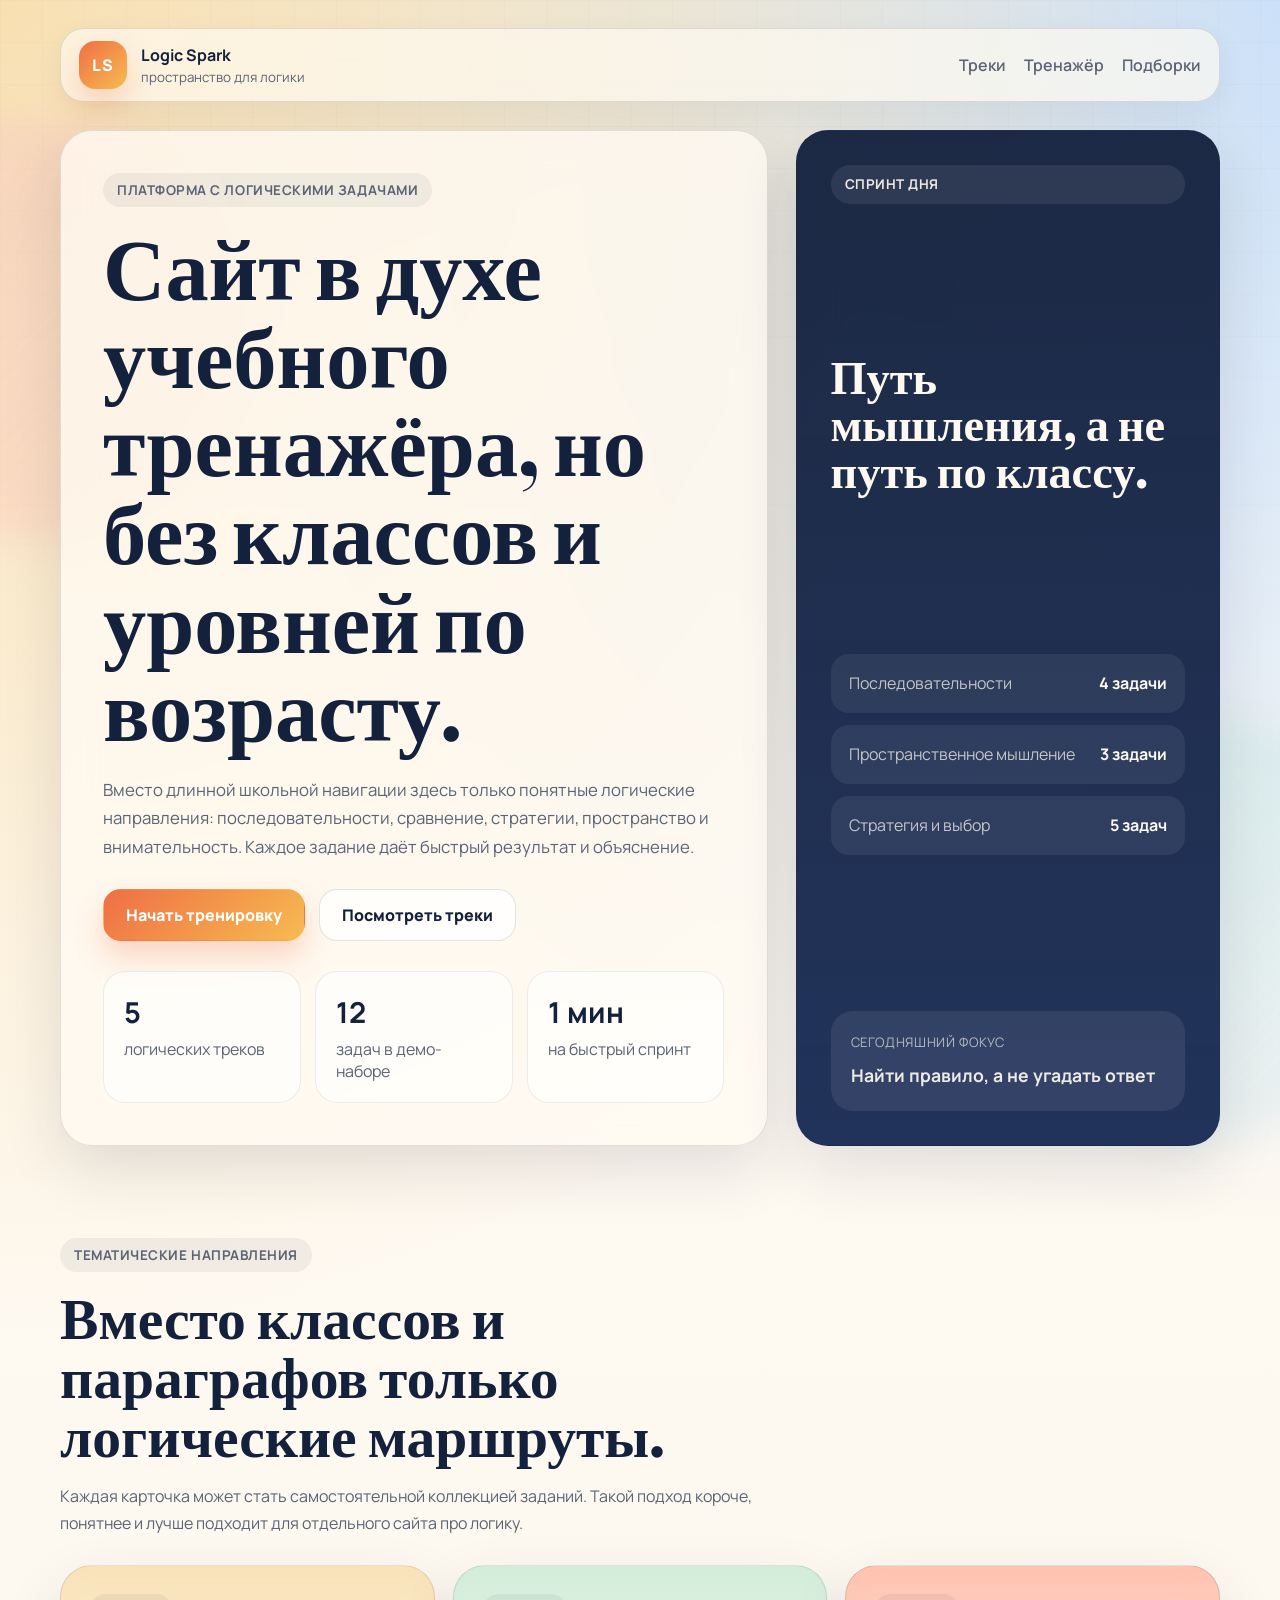
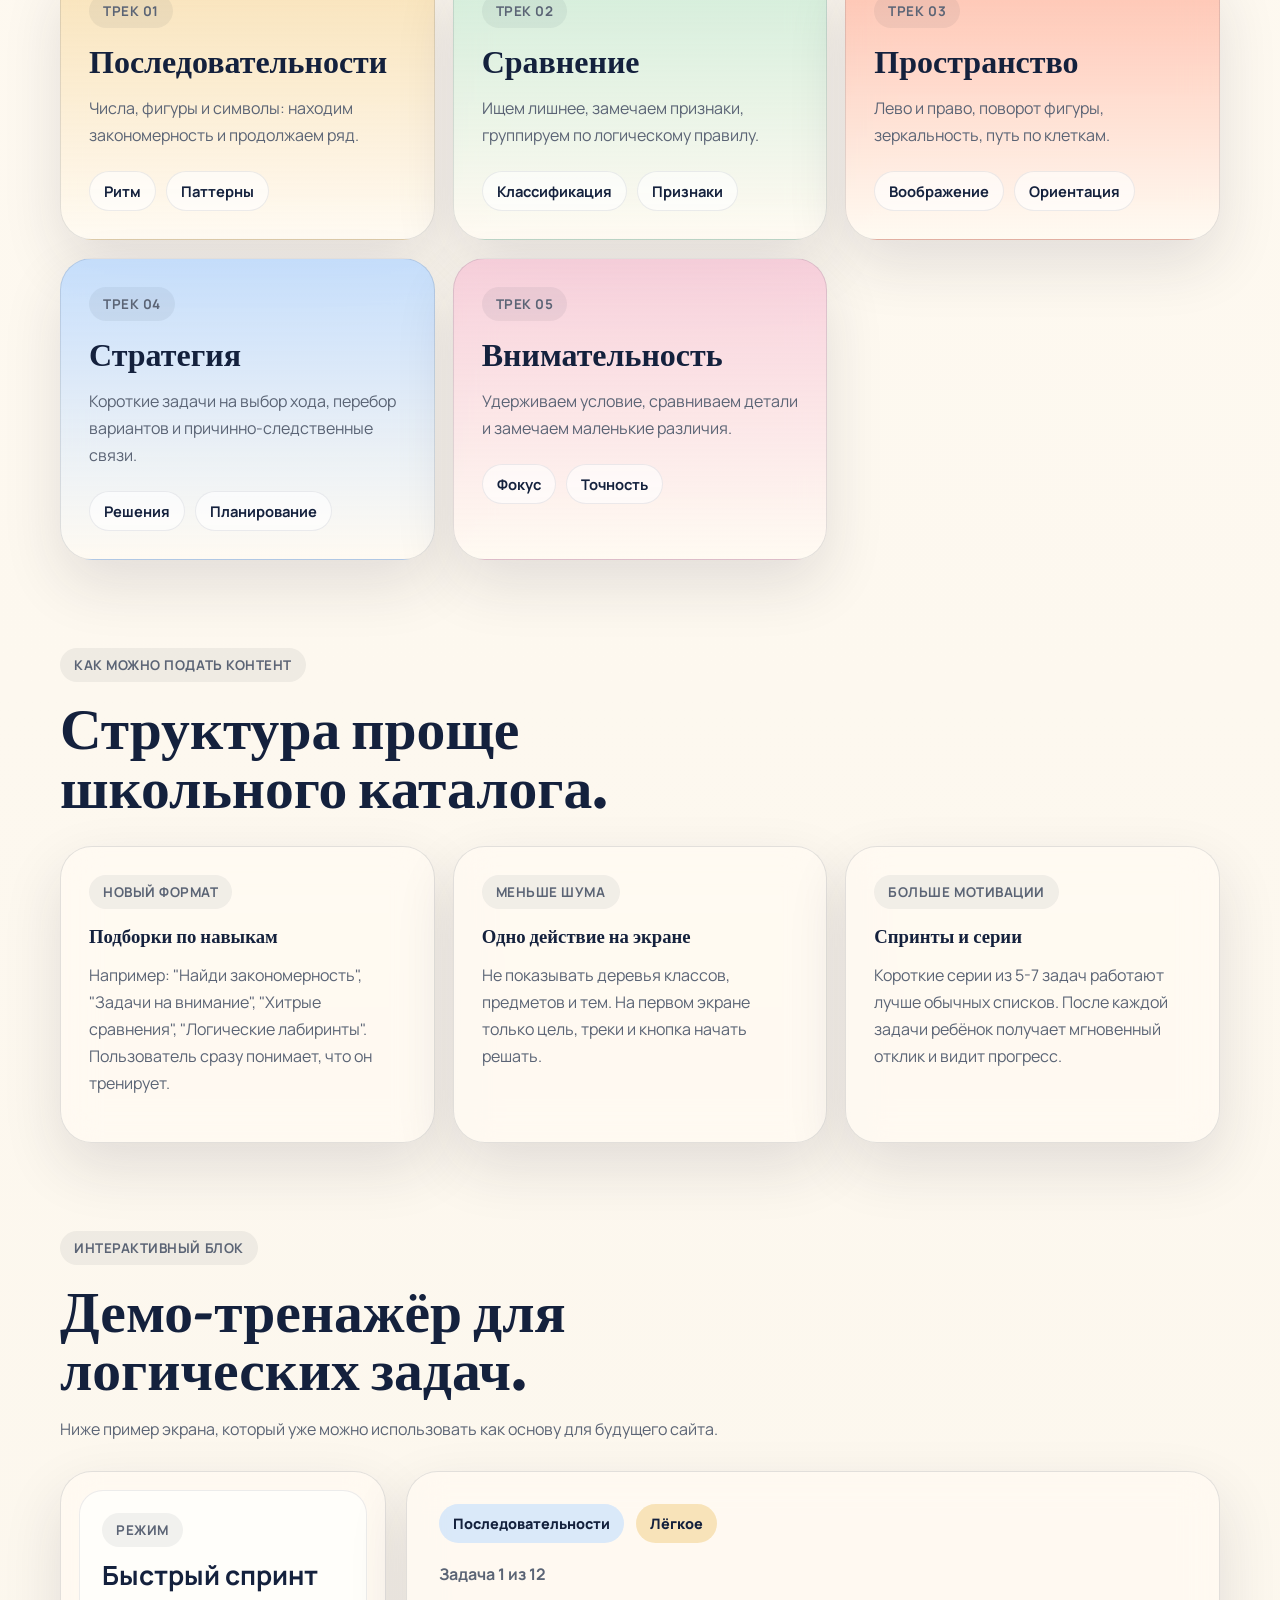
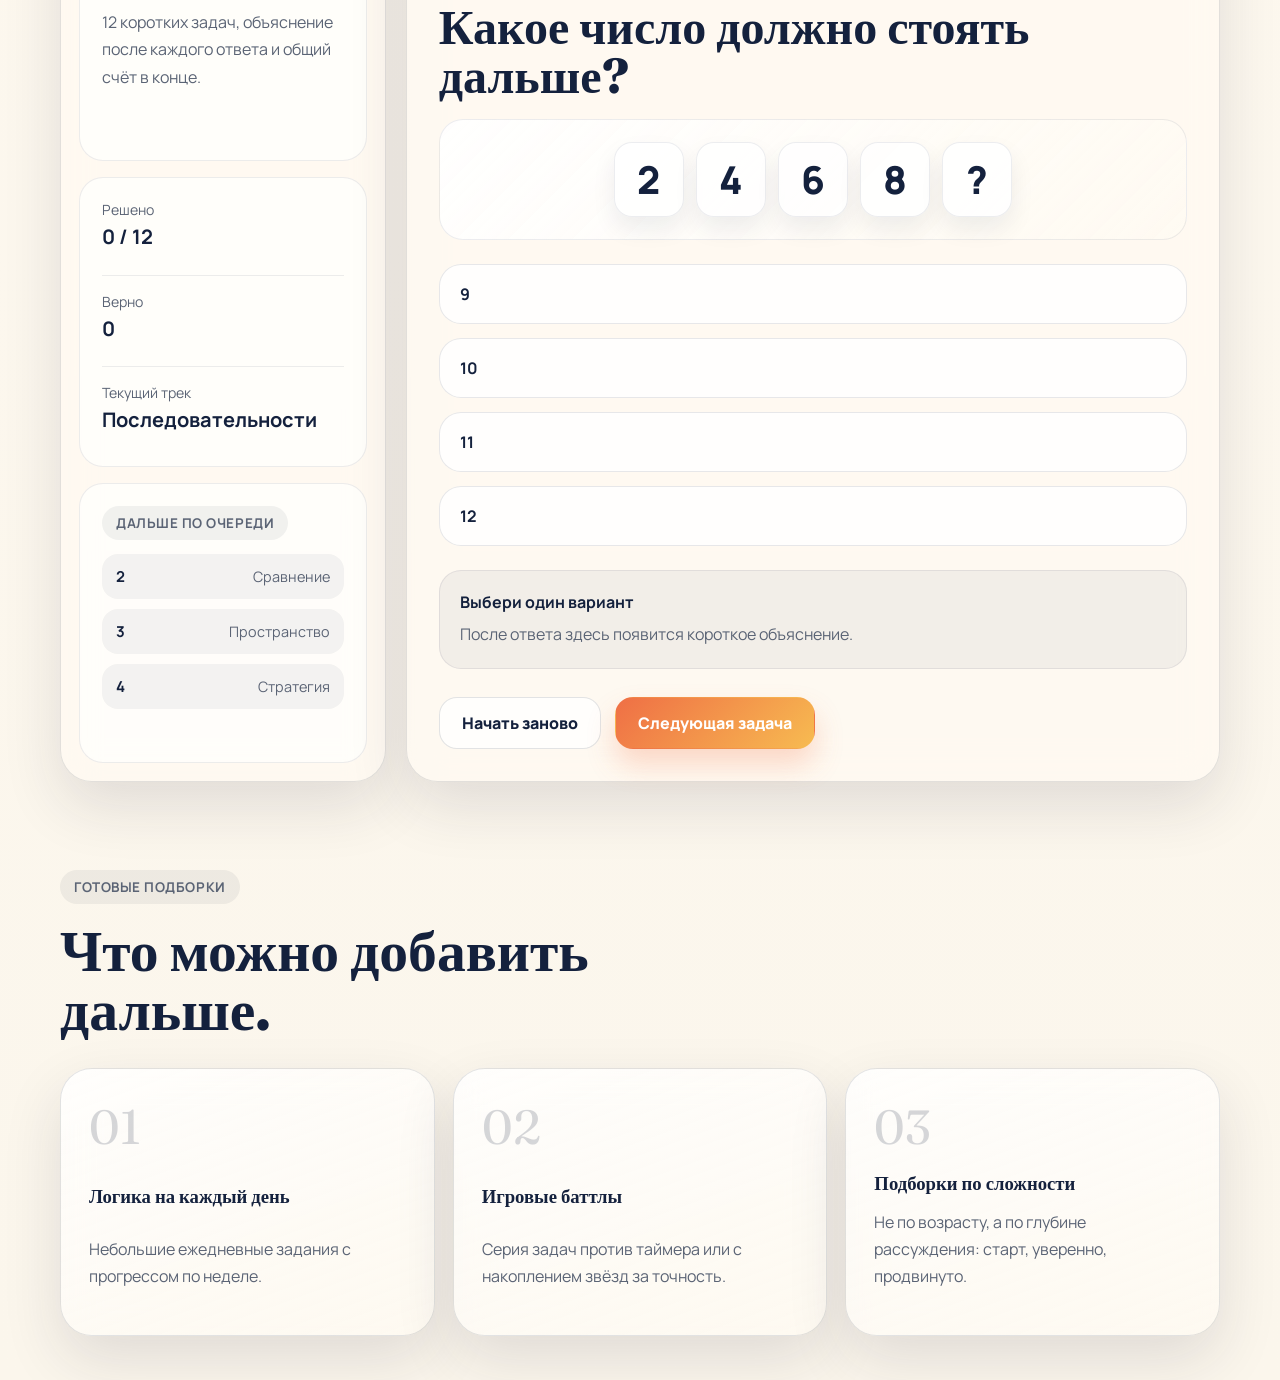
==== index.html @ d1d768f5 "first commit" ====
<!DOCTYPE html>
<html lang="ru">
  <head>
    <meta charset="UTF-8" />
    <meta name="viewport" content="width=device-width, initial-scale=1.0" />
    <title>Logic Spark</title>
    <meta
      name="description"
      content="Платформа логических задач для детей: без деления по классам, с красивым интерфейсом, треками и интерактивным тренажёром."
    />
    <link rel="preconnect" href="https://fonts.googleapis.com" />
    <link rel="preconnect" href="https://fonts.gstatic.com" crossorigin />
    <link
      href="https://fonts.googleapis.com/css2?family=Manrope:wght@400;500;700;800&family=Fraunces:opsz,wght@9..144,600;9..144,700&display=swap"
      rel="stylesheet"
    />
    <link rel="stylesheet" href="styles.css" />
  </head>
  <body id="top">
    <div class="page-shell">
      <div class="ambient ambient-left"></div>
      <div class="ambient ambient-right"></div>

      <header class="hero">
        <nav class="topbar">
          <a class="brand" href="#top">
            <span class="brand-mark">LS</span>
            <span class="brand-copy">
              <strong>Logic Spark</strong>
              <small>пространство для логики</small>
            </span>
          </a>

          <div class="topbar-links">
            <a href="#tracks">Треки</a>
            <a href="#trainer">Тренажёр</a>
            <a href="#collections">Подборки</a>
          </div>
        </nav>

        <div class="hero-grid">
          <section class="hero-copy">
            <span class="eyebrow">Платформа с логическими задачами</span>
            <h1>Сайт в духе учебного тренажёра, но без классов и уровней по возрасту.</h1>
            <p class="hero-text">
              Вместо длинной школьной навигации здесь только понятные логические
              направления: последовательности, сравнение, стратегии, пространство и
              внимательность. Каждое задание даёт быстрый результат и объяснение.
            </p>

            <div class="hero-actions">
              <a class="button button-primary" href="#trainer">Начать тренировку</a>
              <a class="button button-secondary" href="#tracks">Посмотреть треки</a>
            </div>

            <div class="hero-stats">
              <article class="stat-card">
                <strong>5</strong>
                <span>логических треков</span>
              </article>
              <article class="stat-card">
                <strong>12</strong>
                <span>задач в демо-наборе</span>
              </article>
              <article class="stat-card">
                <strong>1 мин</strong>
                <span>на быстрый спринт</span>
              </article>
            </div>
          </section>

          <aside class="hero-panel">
            <div class="panel-badge">Спринт дня</div>
            <h2>Путь мышления, а не путь по классу.</h2>
            <ul class="panel-list">
              <li>
                <span>Последовательности</span>
                <strong>4 задачи</strong>
              </li>
              <li>
                <span>Пространственное мышление</span>
                <strong>3 задачи</strong>
              </li>
              <li>
                <span>Стратегия и выбор</span>
                <strong>5 задач</strong>
              </li>
            </ul>
            <div class="signal-card">
              <span>Сегодняшний фокус</span>
              <strong>Найти правило, а не угадать ответ</strong>
            </div>
          </aside>
        </div>
      </header>

      <main>
        <section class="section section-tracks" id="tracks">
          <div class="section-heading">
            <span class="eyebrow">Тематические направления</span>
            <h2>Вместо классов и параграфов только логические маршруты.</h2>
            <p>
              Каждая карточка может стать самостоятельной коллекцией заданий. Такой
              подход короче, понятнее и лучше подходит для отдельного сайта про логику.
            </p>
          </div>

          <div class="tracks-grid">
            <article class="track-card sand">
              <span class="track-label">Трек 01</span>
              <h3>Последовательности</h3>
              <p>Числа, фигуры и символы: находим закономерность и продолжаем ряд.</p>
              <div class="track-meta">
                <span>Ритм</span>
                <span>Паттерны</span>
              </div>
            </article>

            <article class="track-card mint">
              <span class="track-label">Трек 02</span>
              <h3>Сравнение</h3>
              <p>Ищем лишнее, замечаем признаки, группируем по логическому правилу.</p>
              <div class="track-meta">
                <span>Классификация</span>
                <span>Признаки</span>
              </div>
            </article>

            <article class="track-card coral">
              <span class="track-label">Трек 03</span>
              <h3>Пространство</h3>
              <p>Лево и право, поворот фигуры, зеркальность, путь по клеткам.</p>
              <div class="track-meta">
                <span>Воображение</span>
                <span>Ориентация</span>
              </div>
            </article>

            <article class="track-card sky">
              <span class="track-label">Трек 04</span>
              <h3>Стратегия</h3>
              <p>Короткие задачи на выбор хода, перебор вариантов и причинно-следственные связи.</p>
              <div class="track-meta">
                <span>Решения</span>
                <span>Планирование</span>
              </div>
            </article>

            <article class="track-card berry">
              <span class="track-label">Трек 05</span>
              <h3>Внимательность</h3>
              <p>Удерживаем условие, сравниваем детали и замечаем маленькие различия.</p>
              <div class="track-meta">
                <span>Фокус</span>
                <span>Точность</span>
              </div>
            </article>
          </div>
        </section>

        <section class="section split-section">
          <div class="section-heading compact">
            <span class="eyebrow">Как можно подать контент</span>
            <h2>Структура проще школьного каталога.</h2>
          </div>

          <div class="split-grid">
            <article class="editorial-card">
              <span class="mini-tag">Новый формат</span>
              <h3>Подборки по навыкам</h3>
              <p>
                Например: "Найди закономерность", "Задачи на внимание", "Хитрые сравнения",
                "Логические лабиринты". Пользователь сразу понимает, что он тренирует.
              </p>
            </article>

            <article class="editorial-card">
              <span class="mini-tag">Меньше шума</span>
              <h3>Одно действие на экране</h3>
              <p>
                Не показывать деревья классов, предметов и тем. На первом экране только
                цель, треки и кнопка начать решать.
              </p>
            </article>

            <article class="editorial-card">
              <span class="mini-tag">Больше мотивации</span>
              <h3>Спринты и серии</h3>
              <p>
                Короткие серии из 5-7 задач работают лучше обычных списков. После каждой
                задачи ребёнок получает мгновенный отклик и видит прогресс.
              </p>
            </article>
          </div>
        </section>

        <section class="section trainer-section" id="trainer">
          <div class="section-heading">
            <span class="eyebrow">Интерактивный блок</span>
            <h2>Демо-тренажёр для логических задач.</h2>
            <p>
              Ниже пример экрана, который уже можно использовать как основу для будущего сайта.
            </p>
          </div>

          <div class="trainer-layout">
            <aside class="trainer-sidebar">
              <div class="sidebar-card">
                <span class="sidebar-kicker">Режим</span>
                <h3>Быстрый спринт</h3>
                <p>12 коротких задач, объяснение после каждого ответа и общий счёт в конце.</p>
              </div>

              <div class="sidebar-card stats-stack">
                <div>
                  <span>Решено</span>
                  <strong id="resolved-count">0 / 12</strong>
                </div>
                <div>
                  <span>Верно</span>
                  <strong id="correct-count">0</strong>
                </div>
                <div>
                  <span>Текущий трек</span>
                  <strong id="current-track">Последовательности</strong>
                </div>
              </div>

              <div class="sidebar-card upcoming">
                <span class="sidebar-kicker">Дальше по очереди</span>
                <ul id="upcoming-list"></ul>
              </div>
            </aside>

            <div class="trainer-card">
              <div class="trainer-topline">
                <span class="task-pill" id="task-category">Последовательности</span>
                <span class="difficulty-pill" id="task-level">Лёгкое</span>
              </div>

              <p class="task-index" id="task-index">Задача 1 из 12</p>
              <h3 class="task-question" id="task-question"></h3>
              <div class="task-visual" id="task-visual"></div>

              <div class="task-options" id="task-options"></div>

              <div class="feedback-panel" id="feedback-panel" aria-live="polite">
                <strong id="feedback-title">Выбери один вариант</strong>
                <p id="feedback-text">
                  После ответа здесь появится короткое объяснение.
                </p>
              </div>

              <div class="task-actions">
                <button class="button button-ghost" id="restart-button" type="button">
                  Начать заново
                </button>
                <button class="button button-primary" id="next-button" type="button">
                  Следующая задача
                </button>
              </div>
            </div>
          </div>
        </section>

        <section class="section collections-section" id="collections">
          <div class="section-heading compact">
            <span class="eyebrow">Готовые подборки</span>
            <h2>Что можно добавить дальше.</h2>
          </div>

          <div class="collections-grid">
            <article class="collection-card">
              <span>01</span>
              <h3>Логика на каждый день</h3>
              <p>Небольшие ежедневные задания с прогрессом по неделе.</p>
            </article>
            <article class="collection-card">
              <span>02</span>
              <h3>Игровые баттлы</h3>
              <p>Серия задач против таймера или с накоплением звёзд за точность.</p>
            </article>
            <article class="collection-card">
              <span>03</span>
              <h3>Подборки по сложности</h3>
              <p>Не по возрасту, а по глубине рассуждения: старт, уверенно, продвинуто.</p>
            </article>
          </div>
        </section>
      </main>
    </div>

    <script src="script.js"></script>
  </body>
</html>
---- styles.css ----
:root {
  --bg: #fbf6ec;
  --paper: rgba(255, 250, 242, 0.78);
  --ink: #14213d;
  --muted: #5b6475;
  --line: rgba(20, 33, 61, 0.12);
  --shadow: 0 24px 60px rgba(34, 37, 54, 0.12);
  --sand: #f6d9a2;
  --mint: #bfe8d0;
  --coral: #ff9e85;
  --sky: #b8d8ff;
  --berry: #f5bfd3;
  --accent: #ef6f45;
  --accent-dark: #ca5330;
  --good: #13795b;
  --bad: #b33f3f;
  --option: rgba(255, 255, 255, 0.8);
}

*,
*::before,
*::after {
  box-sizing: border-box;
}

html {
  scroll-behavior: smooth;
}

body {
  margin: 0;
  min-height: 100vh;
  font-family: "Manrope", "Avenir Next", "Segoe UI", sans-serif;
  color: var(--ink);
  background:
    radial-gradient(circle at top left, rgba(246, 217, 162, 0.8), transparent 28%),
    radial-gradient(circle at top right, rgba(184, 216, 255, 0.75), transparent 26%),
    linear-gradient(180deg, #fffaf2 0%, var(--bg) 100%);
}

body::before {
  content: "";
  position: fixed;
  inset: 0;
  pointer-events: none;
  background-image:
    linear-gradient(rgba(20, 33, 61, 0.03) 1px, transparent 1px),
    linear-gradient(90deg, rgba(20, 33, 61, 0.03) 1px, transparent 1px);
  background-size: 42px 42px;
  mask-image: linear-gradient(180deg, rgba(0, 0, 0, 0.55), transparent 90%);
}

a {
  color: inherit;
  text-decoration: none;
}

button {
  font: inherit;
}

.page-shell {
  position: relative;
  overflow: clip;
}

.ambient {
  position: absolute;
  width: 420px;
  height: 420px;
  border-radius: 50%;
  filter: blur(18px);
  opacity: 0.48;
  pointer-events: none;
}

.ambient-left {
  top: 120px;
  left: -180px;
  background: linear-gradient(135deg, rgba(245, 191, 211, 0.7), rgba(255, 158, 133, 0.35));
}

.ambient-right {
  top: 720px;
  right: -140px;
  background: linear-gradient(135deg, rgba(191, 232, 208, 0.8), rgba(184, 216, 255, 0.4));
}

.hero,
.section {
  width: min(1160px, calc(100% - 40px));
  margin: 0 auto;
}

.hero {
  padding: 28px 0 48px;
}

.topbar {
  display: flex;
  align-items: center;
  justify-content: space-between;
  gap: 20px;
  padding: 12px 18px;
  margin-bottom: 28px;
  border: 1px solid var(--line);
  border-radius: 24px;
  backdrop-filter: blur(18px);
  background: rgba(255, 250, 242, 0.66);
  box-shadow: 0 10px 30px rgba(20, 33, 61, 0.06);
}

.brand {
  display: inline-flex;
  align-items: center;
  gap: 14px;
}

.brand-mark {
  display: grid;
  place-items: center;
  width: 48px;
  height: 48px;
  border-radius: 16px;
  font-weight: 800;
  letter-spacing: 0.08em;
  background: linear-gradient(135deg, var(--accent), #f7bb51);
  color: #fff;
  box-shadow: 0 14px 28px rgba(239, 111, 69, 0.25);
}

.brand-copy {
  display: grid;
  gap: 2px;
}

.brand-copy strong {
  font-size: 1rem;
}

.brand-copy small {
  color: var(--muted);
}

.topbar-links {
  display: flex;
  flex-wrap: wrap;
  gap: 18px;
  font-weight: 600;
  color: var(--muted);
}

.topbar-links a:hover {
  color: var(--ink);
}

.hero-grid {
  display: grid;
  grid-template-columns: minmax(0, 1.25fr) minmax(320px, 0.75fr);
  gap: 28px;
  align-items: stretch;
}

.hero-copy,
.hero-panel,
.trainer-card,
.trainer-sidebar,
.editorial-card,
.collection-card,
.track-card {
  position: relative;
  border: 1px solid var(--line);
  border-radius: 32px;
  backdrop-filter: blur(18px);
  background: var(--paper);
  box-shadow: var(--shadow);
}

.hero-copy {
  padding: 42px;
}

.eyebrow,
.panel-badge,
.mini-tag,
.sidebar-kicker,
.track-label {
  display: inline-flex;
  align-items: center;
  gap: 8px;
  padding: 8px 14px;
  border-radius: 999px;
  background: rgba(20, 33, 61, 0.06);
  color: var(--muted);
  font-size: 0.84rem;
  font-weight: 700;
  letter-spacing: 0.04em;
  text-transform: uppercase;
}

.hero-copy h1,
.section-heading h2,
.hero-panel h2,
.trainer-card h3,
.editorial-card h3,
.collection-card h3,
.track-card h3 {
  margin: 18px 0 0;
  font-family: "Fraunces", "Iowan Old Style", "Georgia", serif;
  line-height: 1.02;
}

.hero-copy h1 {
  font-size: clamp(3rem, 7vw, 5.4rem);
  max-width: 10ch;
}

.hero-text,
.section-heading p,
.editorial-card p,
.collection-card p,
.track-card p,
.hero-panel,
.sidebar-card p,
.feedback-panel p {
  color: var(--muted);
  line-height: 1.7;
}

.hero-text {
  max-width: 62ch;
  margin: 22px 0 0;
  font-size: 1.05rem;
}

.hero-actions,
.task-actions {
  display: flex;
  flex-wrap: wrap;
  gap: 14px;
  margin-top: 28px;
}

.button {
  display: inline-flex;
  align-items: center;
  justify-content: center;
  min-height: 52px;
  padding: 0 22px;
  border: 1px solid transparent;
  border-radius: 18px;
  font-weight: 800;
  transition:
    transform 180ms ease,
    background 180ms ease,
    border-color 180ms ease,
    color 180ms ease;
  cursor: pointer;
}

.button:hover {
  transform: translateY(-2px);
}

.button-primary {
  background: linear-gradient(135deg, var(--accent), #f7bb51);
  color: #fff;
  box-shadow: 0 16px 28px rgba(239, 111, 69, 0.25);
}

.button-primary:hover {
  background: linear-gradient(135deg, var(--accent-dark), #efaa37);
}

.button-secondary,
.button-ghost {
  background: rgba(255, 255, 255, 0.72);
  color: var(--ink);
  border-color: var(--line);
}

.button-ghost {
  box-shadow: none;
}

.hero-stats {
  display: grid;
  grid-template-columns: repeat(3, minmax(0, 1fr));
  gap: 14px;
  margin-top: 30px;
}

.stat-card {
  padding: 20px;
  border-radius: 22px;
  background: rgba(255, 255, 255, 0.58);
  border: 1px solid rgba(20, 33, 61, 0.08);
}

.stat-card strong {
  display: block;
  font-size: 1.8rem;
}

.stat-card span {
  display: block;
  margin-top: 6px;
  color: var(--muted);
}

.hero-panel {
  padding: 34px;
  display: flex;
  flex-direction: column;
  justify-content: space-between;
  background:
    linear-gradient(180deg, rgba(20, 33, 61, 0.96) 0%, rgba(29, 47, 87, 0.98) 100%);
  color: #fef9f0;
}

.hero-panel h2 {
  font-size: clamp(2rem, 5vw, 2.9rem);
}

.hero-panel .panel-badge,
.signal-card {
  background: rgba(255, 255, 255, 0.08);
  color: rgba(255, 249, 240, 0.92);
}

.panel-list {
  list-style: none;
  padding: 0;
  margin: 26px 0 0;
  display: grid;
  gap: 12px;
}

.panel-list li {
  display: flex;
  justify-content: space-between;
  gap: 14px;
  padding: 16px 18px;
  border-radius: 18px;
  background: rgba(255, 255, 255, 0.07);
}

.panel-list span {
  color: rgba(255, 249, 240, 0.72);
}

.signal-card {
  margin-top: 24px;
  padding: 20px;
  border-radius: 22px;
}

.signal-card span {
  display: block;
  font-size: 0.82rem;
  letter-spacing: 0.05em;
  text-transform: uppercase;
  opacity: 0.7;
}

.signal-card strong {
  display: block;
  margin-top: 8px;
  font-size: 1.1rem;
}

.section {
  padding: 44px 0;
}

.section-heading {
  max-width: 760px;
}

.section-heading h2 {
  font-size: clamp(2.4rem, 5vw, 3.6rem);
}

.section-heading p {
  margin-top: 16px;
}

.section-heading.compact {
  max-width: 660px;
}

.tracks-grid,
.split-grid,
.collections-grid {
  display: grid;
  grid-template-columns: repeat(12, minmax(0, 1fr));
  gap: 18px;
  margin-top: 28px;
}

.track-card {
  min-height: 220px;
  padding: 28px;
}

.track-card:nth-child(1),
.track-card:nth-child(4) {
  grid-column: span 4;
}

.track-card:nth-child(2),
.track-card:nth-child(3),
.track-card:nth-child(5) {
  grid-column: span 4;
}

.track-card.sand {
  background: linear-gradient(180deg, rgba(246, 217, 162, 0.72), rgba(255, 250, 242, 0.9));
}

.track-card.mint {
  background: linear-gradient(180deg, rgba(191, 232, 208, 0.7), rgba(255, 250, 242, 0.9));
}

.track-card.coral {
  background: linear-gradient(180deg, rgba(255, 158, 133, 0.6), rgba(255, 250, 242, 0.92));
}

.track-card.sky {
  background: linear-gradient(180deg, rgba(184, 216, 255, 0.8), rgba(255, 250, 242, 0.92));
}

.track-card.berry {
  background: linear-gradient(180deg, rgba(245, 191, 211, 0.7), rgba(255, 250, 242, 0.92));
}

.track-card h3 {
  font-size: 2rem;
}

.track-meta {
  display: flex;
  flex-wrap: wrap;
  gap: 10px;
  margin-top: 22px;
}

.track-meta span {
  padding: 9px 14px;
  border-radius: 999px;
  background: rgba(255, 255, 255, 0.6);
  border: 1px solid rgba(20, 33, 61, 0.08);
  font-size: 0.92rem;
  font-weight: 700;
}

.split-grid > * {
  grid-column: span 4;
}

.editorial-card,
.collection-card {
  padding: 28px;
  min-height: 220px;
}

.trainer-layout {
  display: grid;
  grid-template-columns: minmax(280px, 0.4fr) minmax(0, 1fr);
  gap: 20px;
  margin-top: 28px;
}

.trainer-sidebar {
  padding: 18px;
  display: grid;
  gap: 16px;
}

.sidebar-card {
  padding: 22px;
  border-radius: 24px;
  background: rgba(255, 255, 255, 0.56);
  border: 1px solid rgba(20, 33, 61, 0.08);
}

.sidebar-card h3 {
  margin: 10px 0 0;
  font-size: 1.65rem;
}

.stats-stack {
  display: grid;
  gap: 16px;
}

.stats-stack div {
  padding-bottom: 14px;
  border-bottom: 1px solid rgba(20, 33, 61, 0.08);
}

.stats-stack div:last-child {
  padding-bottom: 0;
  border-bottom: 0;
}

.stats-stack span {
  display: block;
  font-size: 0.88rem;
  color: var(--muted);
}

.stats-stack strong {
  display: block;
  margin-top: 4px;
  font-size: 1.25rem;
}

.upcoming ul,
#upcoming-list {
  list-style: none;
  padding: 0;
  margin: 14px 0 0;
}

#upcoming-list {
  display: grid;
  gap: 10px;
}

#upcoming-list li {
  display: flex;
  align-items: center;
  justify-content: space-between;
  gap: 12px;
  padding: 12px 14px;
  border-radius: 16px;
  background: rgba(20, 33, 61, 0.05);
}

#upcoming-list span {
  color: var(--muted);
  font-size: 0.9rem;
}

#upcoming-list strong {
  font-size: 0.94rem;
}

.trainer-card {
  padding: 32px;
}

.trainer-topline {
  display: flex;
  flex-wrap: wrap;
  gap: 12px;
}

.task-pill,
.difficulty-pill {
  padding: 10px 14px;
  border-radius: 999px;
  font-weight: 800;
  font-size: 0.9rem;
}

.task-pill {
  background: rgba(184, 216, 255, 0.52);
}

.difficulty-pill {
  background: rgba(246, 217, 162, 0.7);
}

.task-index {
  margin: 20px 0 0;
  color: var(--muted);
  font-weight: 700;
}

.task-question {
  margin: 12px 0 0;
  font-size: clamp(2rem, 4vw, 3rem);
}

.task-visual {
  margin-top: 18px;
  padding: 22px;
  border-radius: 24px;
  min-height: 120px;
  background:
    linear-gradient(135deg, rgba(255, 255, 255, 0.92), rgba(255, 250, 242, 0.66));
  border: 1px solid rgba(20, 33, 61, 0.08);
  display: grid;
  place-items: center;
  color: var(--ink);
  font-size: clamp(1.5rem, 3vw, 2.4rem);
  text-align: center;
}

.sequence-row,
.symbol-row {
  display: flex;
  flex-wrap: wrap;
  justify-content: center;
  gap: 12px;
}

.sequence-chip,
.symbol-chip {
  display: inline-flex;
  align-items: center;
  justify-content: center;
  min-width: 70px;
  min-height: 64px;
  padding: 10px 16px;
  border-radius: 18px;
  border: 1px solid rgba(20, 33, 61, 0.08);
  background: rgba(255, 255, 255, 0.85);
  box-shadow: 0 12px 24px rgba(20, 33, 61, 0.07);
  font-weight: 800;
}

.task-options {
  display: grid;
  gap: 14px;
  margin-top: 24px;
}

.task-option {
  width: 100%;
  padding: 18px 20px;
  border-radius: 22px;
  border: 1px solid rgba(20, 33, 61, 0.1);
  background: var(--option);
  text-align: left;
  font-weight: 700;
  color: var(--ink);
  transition:
    transform 160ms ease,
    background 160ms ease,
    border-color 160ms ease,
    box-shadow 160ms ease;
}

.task-option:hover {
  transform: translateY(-2px);
  box-shadow: 0 14px 28px rgba(20, 33, 61, 0.08);
}

.task-option.correct {
  background: rgba(19, 121, 91, 0.14);
  border-color: rgba(19, 121, 91, 0.34);
}

.task-option.wrong {
  background: rgba(179, 63, 63, 0.12);
  border-color: rgba(179, 63, 63, 0.28);
}

.task-option[disabled] {
  cursor: default;
}

.feedback-panel {
  margin-top: 24px;
  padding: 20px;
  border-radius: 22px;
  background: rgba(20, 33, 61, 0.05);
  border: 1px solid rgba(20, 33, 61, 0.08);
}

.feedback-panel.success {
  background: rgba(19, 121, 91, 0.12);
  border-color: rgba(19, 121, 91, 0.26);
}

.feedback-panel.error {
  background: rgba(179, 63, 63, 0.1);
  border-color: rgba(179, 63, 63, 0.22);
}

.feedback-panel strong {
  display: block;
  font-size: 1rem;
}

.feedback-panel p {
  margin: 8px 0 0;
}

.collections-grid > * {
  grid-column: span 4;
}

.collection-card {
  display: flex;
  flex-direction: column;
  justify-content: space-between;
  background:
    linear-gradient(160deg, rgba(255, 255, 255, 0.82), rgba(255, 250, 242, 0.7));
}

.collection-card span {
  font-family: "Fraunces", "Iowan Old Style", "Georgia", serif;
  font-size: 3rem;
  color: rgba(20, 33, 61, 0.18);
}

@media (max-width: 1080px) {
  .hero-grid,
  .trainer-layout {
    grid-template-columns: 1fr;
  }

  .track-card,
  .split-grid > *,
  .collections-grid > * {
    grid-column: span 6;
  }
}

@media (max-width: 760px) {
  .hero,
  .section {
    width: min(100% - 24px, 100%);
  }

  .topbar,
  .hero-copy,
  .hero-panel,
  .trainer-card,
  .trainer-sidebar {
    border-radius: 24px;
  }

  .topbar {
    flex-direction: column;
    align-items: flex-start;
  }

  .topbar-links {
    gap: 12px;
  }

  .hero-copy,
  .hero-panel,
  .trainer-card {
    padding: 24px;
  }

  .hero-copy h1 {
    max-width: 100%;
    font-size: clamp(2.4rem, 12vw, 3.6rem);
  }

  .hero-stats {
    grid-template-columns: 1fr;
  }

  .tracks-grid,
  .split-grid,
  .collections-grid {
    grid-template-columns: 1fr;
  }

  .track-card,
  .split-grid > *,
  .collections-grid > * {
    grid-column: auto;
  }

  .task-question {
    font-size: 1.8rem;
  }

  .task-visual {
    padding: 16px;
  }

  .sequence-chip,
  .symbol-chip {
    min-width: 54px;
    min-height: 54px;
  }
}
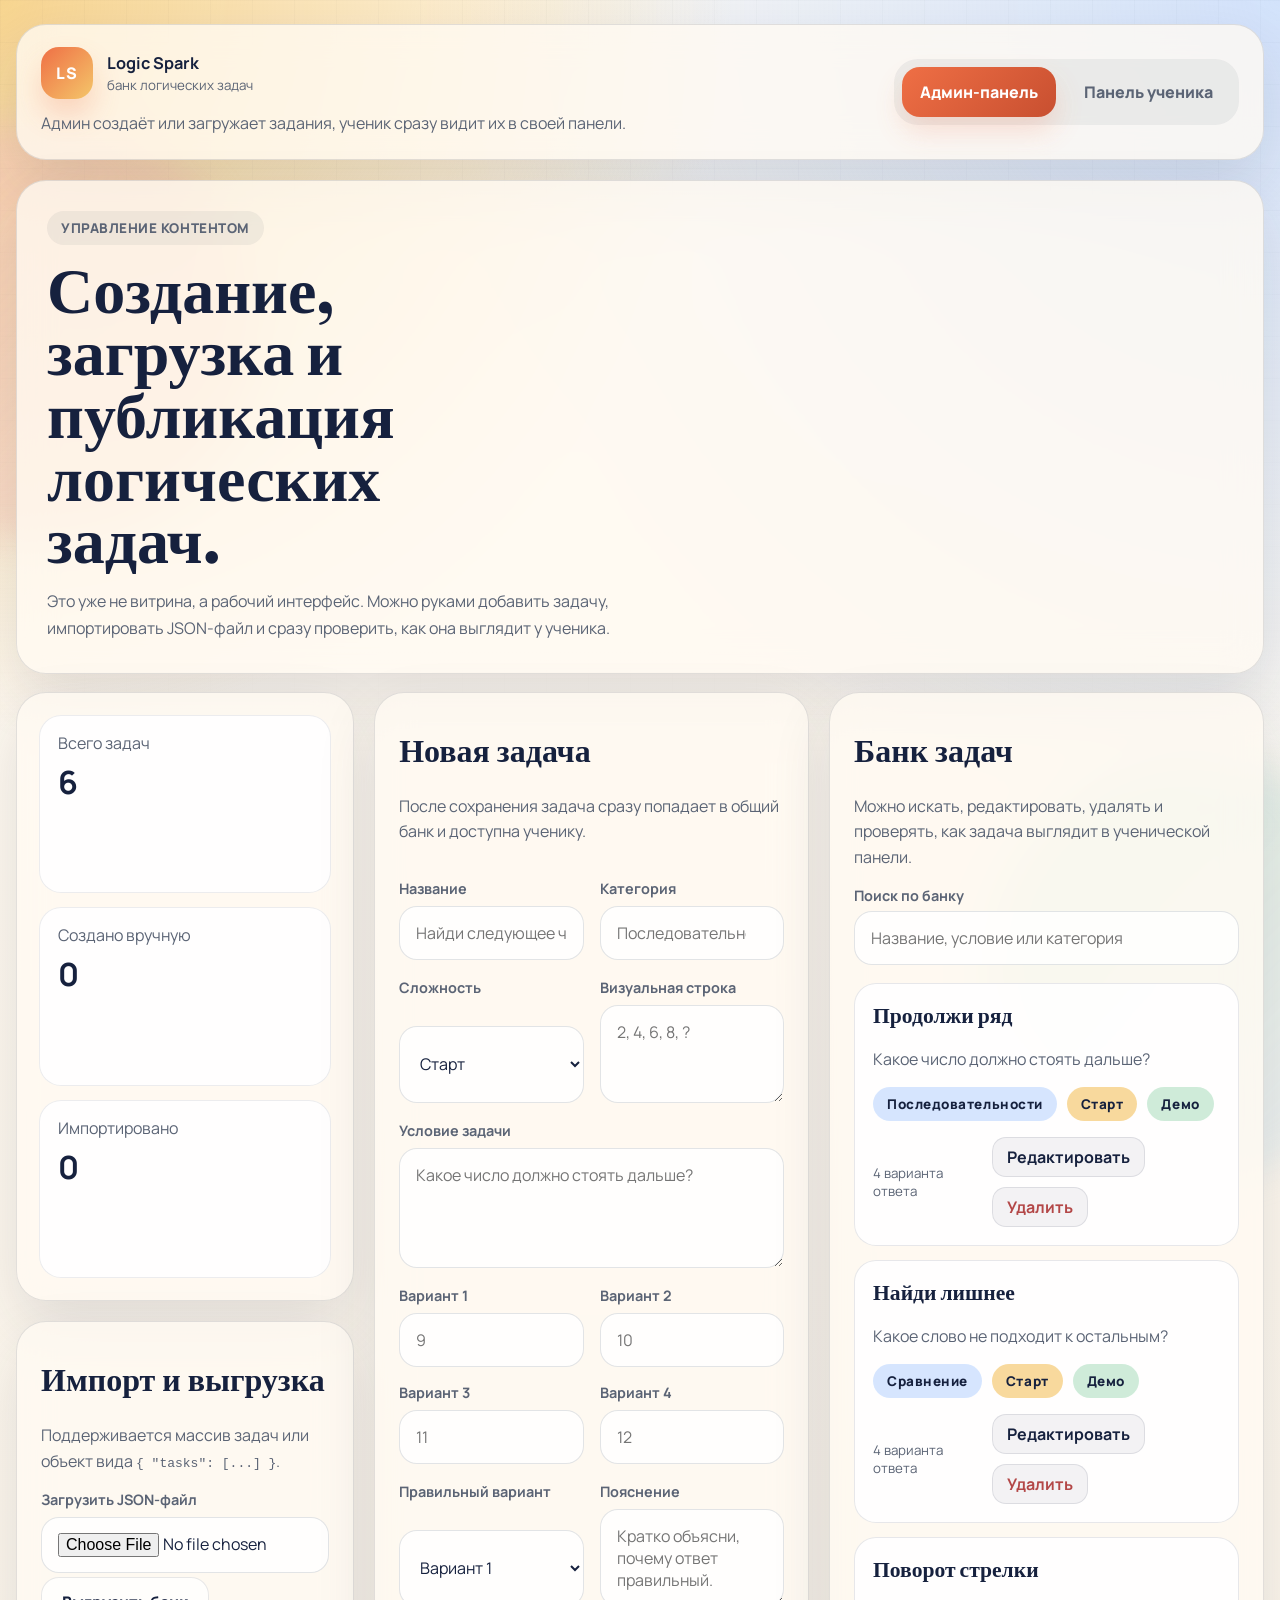
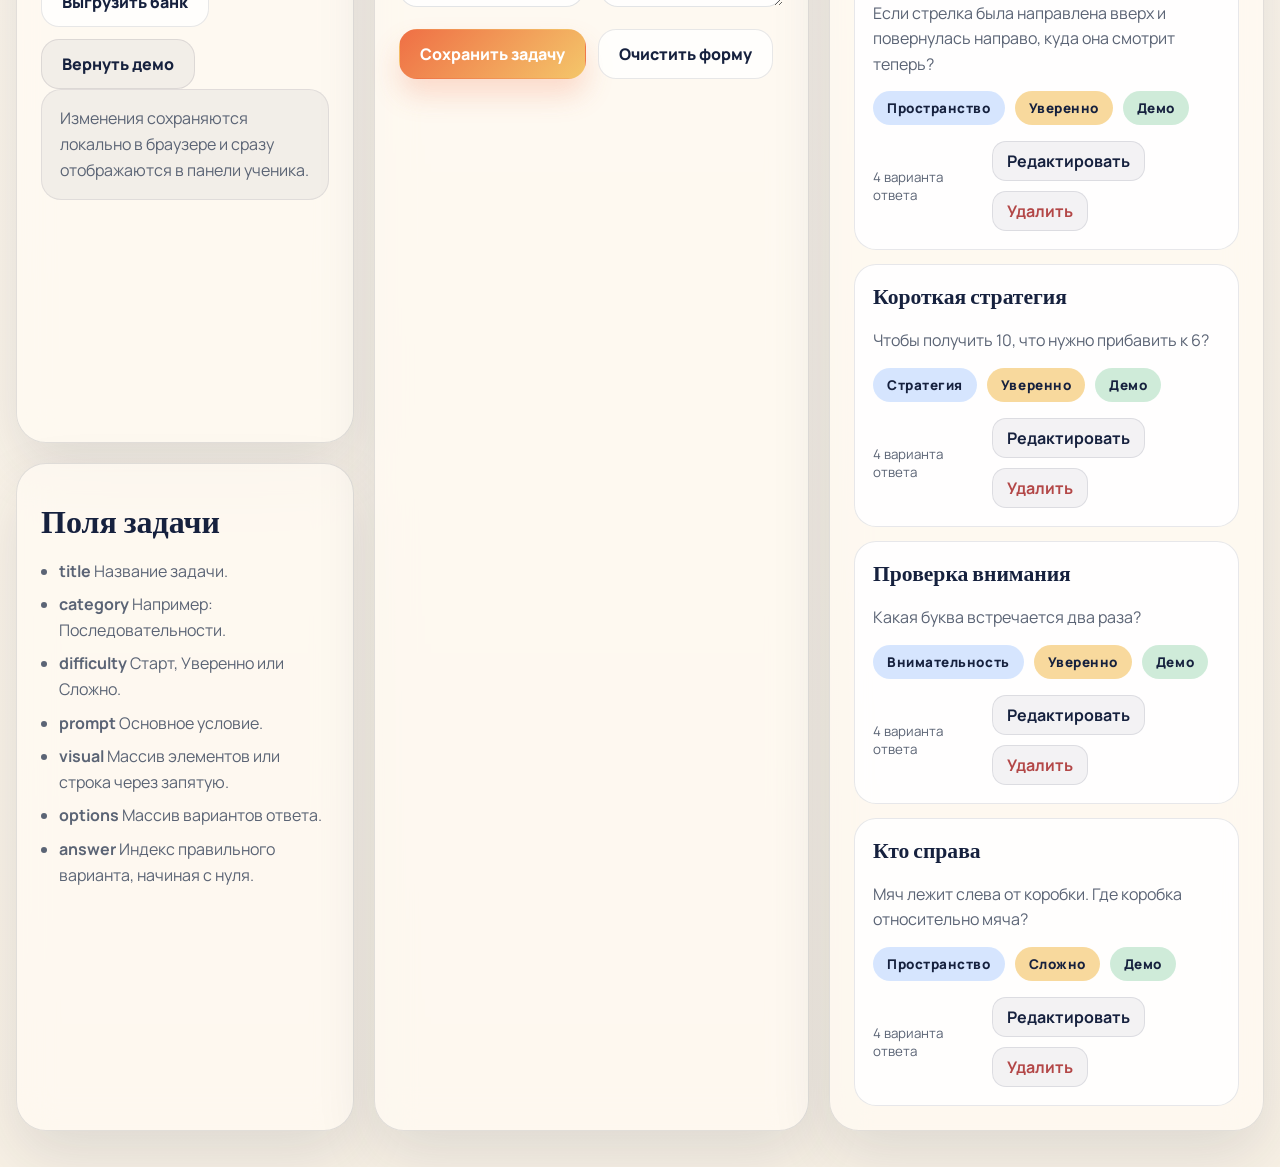
==== commit 5b6078d4: "The new normal changes" ====
--- a/index.html
+++ b/index.html
@@ -3,10 +3,10 @@
   <head>
     <meta charset="UTF-8" />
     <meta name="viewport" content="width=device-width, initial-scale=1.0" />
-    <title>Logic Spark</title>
+    <title>Logic Spark Admin + Student</title>
     <meta
       name="description"
-      content="Платформа логических задач для детей: без деления по классам, с красивым интерфейсом, треками и интерактивным тренажёром."
+      content="Платформа логических задач с админ-панелью для создания и загрузки заданий и панелью ученика для решения."
     />
     <link rel="preconnect" href="https://fonts.googleapis.com" />
     <link rel="preconnect" href="https://fonts.gstatic.com" crossorigin />
@@ -17,274 +17,346 @@
     <link rel="stylesheet" href="styles.css" />
   </head>
   <body id="top">
-    <div class="page-shell">
+    <div class="app-shell">
       <div class="ambient ambient-left"></div>
       <div class="ambient ambient-right"></div>
 
-      <header class="hero">
-        <nav class="topbar">
+      <header class="app-header card">
+        <div class="brand-block">
           <a class="brand" href="#top">
             <span class="brand-mark">LS</span>
             <span class="brand-copy">
               <strong>Logic Spark</strong>
-              <small>пространство для логики</small>
+              <small>банк логических задач</small>
             </span>
           </a>
 
-          <div class="topbar-links">
-            <a href="#tracks">Треки</a>
-            <a href="#trainer">Тренажёр</a>
-            <a href="#collections">Подборки</a>
-          </div>
-        </nav>
-
-        <div class="hero-grid">
-          <section class="hero-copy">
-            <span class="eyebrow">Платформа с логическими задачами</span>
-            <h1>Сайт в духе учебного тренажёра, но без классов и уровней по возрасту.</h1>
-            <p class="hero-text">
-              Вместо длинной школьной навигации здесь только понятные логические
-              направления: последовательности, сравнение, стратегии, пространство и
-              внимательность. Каждое задание даёт быстрый результат и объяснение.
-            </p>
-
-            <div class="hero-actions">
-              <a class="button button-primary" href="#trainer">Начать тренировку</a>
-              <a class="button button-secondary" href="#tracks">Посмотреть треки</a>
-            </div>
-
-            <div class="hero-stats">
-              <article class="stat-card">
-                <strong>5</strong>
-                <span>логических треков</span>
-              </article>
-              <article class="stat-card">
-                <strong>12</strong>
-                <span>задач в демо-наборе</span>
-              </article>
-              <article class="stat-card">
-                <strong>1 мин</strong>
-                <span>на быстрый спринт</span>
-              </article>
-            </div>
-          </section>
-
-          <aside class="hero-panel">
-            <div class="panel-badge">Спринт дня</div>
-            <h2>Путь мышления, а не путь по классу.</h2>
-            <ul class="panel-list">
-              <li>
-                <span>Последовательности</span>
-                <strong>4 задачи</strong>
-              </li>
-              <li>
-                <span>Пространственное мышление</span>
-                <strong>3 задачи</strong>
-              </li>
-              <li>
-                <span>Стратегия и выбор</span>
-                <strong>5 задач</strong>
-              </li>
-            </ul>
-            <div class="signal-card">
-              <span>Сегодняшний фокус</span>
-              <strong>Найти правило, а не угадать ответ</strong>
-            </div>
-          </aside>
+          <p class="header-note">
+            Админ создаёт или загружает задания, ученик сразу видит их в своей панели.
+          </p>
+        </div>
+
+        <div class="role-switch" role="tablist" aria-label="Режим интерфейса">
+          <button class="role-tab is-active" type="button" data-role="admin">
+            Админ-панель
+          </button>
+          <button class="role-tab" type="button" data-role="student">
+            Панель ученика
+          </button>
         </div>
       </header>
 
-      <main>
-        <section class="section section-tracks" id="tracks">
-          <div class="section-heading">
-            <span class="eyebrow">Тематические направления</span>
-            <h2>Вместо классов и параграфов только логические маршруты.</h2>
+      <main class="panel-stack">
+        <section class="panel is-active" data-panel="admin">
+          <div class="panel-heading">
+            <span class="eyebrow">Управление контентом</span>
+            <h1>Создание, загрузка и публикация логических задач.</h1>
             <p>
-              Каждая карточка может стать самостоятельной коллекцией заданий. Такой
-              подход короче, понятнее и лучше подходит для отдельного сайта про логику.
+              Это уже не витрина, а рабочий интерфейс. Можно руками добавить задачу,
+              импортировать JSON-файл и сразу проверить, как она выглядит у ученика.
             </p>
           </div>
 
-          <div class="tracks-grid">
-            <article class="track-card sand">
-              <span class="track-label">Трек 01</span>
-              <h3>Последовательности</h3>
-              <p>Числа, фигуры и символы: находим закономерность и продолжаем ряд.</p>
-              <div class="track-meta">
-                <span>Ритм</span>
-                <span>Паттерны</span>
-              </div>
-            </article>
-
-            <article class="track-card mint">
-              <span class="track-label">Трек 02</span>
-              <h3>Сравнение</h3>
-              <p>Ищем лишнее, замечаем признаки, группируем по логическому правилу.</p>
-              <div class="track-meta">
-                <span>Классификация</span>
-                <span>Признаки</span>
-              </div>
-            </article>
-
-            <article class="track-card coral">
-              <span class="track-label">Трек 03</span>
-              <h3>Пространство</h3>
-              <p>Лево и право, поворот фигуры, зеркальность, путь по клеткам.</p>
-              <div class="track-meta">
-                <span>Воображение</span>
-                <span>Ориентация</span>
-              </div>
-            </article>
-
-            <article class="track-card sky">
-              <span class="track-label">Трек 04</span>
-              <h3>Стратегия</h3>
-              <p>Короткие задачи на выбор хода, перебор вариантов и причинно-следственные связи.</p>
-              <div class="track-meta">
-                <span>Решения</span>
-                <span>Планирование</span>
-              </div>
-            </article>
-
-            <article class="track-card berry">
-              <span class="track-label">Трек 05</span>
-              <h3>Внимательность</h3>
-              <p>Удерживаем условие, сравниваем детали и замечаем маленькие различия.</p>
-              <div class="track-meta">
-                <span>Фокус</span>
-                <span>Точность</span>
-              </div>
-            </article>
+          <div class="admin-layout">
+            <aside class="admin-sidebar">
+              <article class="card metrics-card">
+                <div class="metric">
+                  <span>Всего задач</span>
+                  <strong id="total-tasks-count">0</strong>
+                </div>
+                <div class="metric">
+                  <span>Создано вручную</span>
+                  <strong id="manual-tasks-count">0</strong>
+                </div>
+                <div class="metric">
+                  <span>Импортировано</span>
+                  <strong id="imported-tasks-count">0</strong>
+                </div>
+              </article>
+
+              <article class="card import-card">
+                <div class="section-title">
+                  <h2>Импорт и выгрузка</h2>
+                  <p>
+                    Поддерживается массив задач или объект вида
+                    <code>{ "tasks": [...] }</code>.
+                  </p>
+                </div>
+
+                <label class="field">
+                  <span>Загрузить JSON-файл</span>
+                  <input id="task-upload" type="file" accept="application/json" />
+                </label>
+
+                <div class="inline-actions">
+                  <button class="button button-secondary" id="export-button" type="button">
+                    Выгрузить банк
+                  </button>
+                  <button class="button button-ghost" id="restore-demo-button" type="button">
+                    Вернуть демо
+                  </button>
+                </div>
+
+                <div class="status-box" id="admin-status">
+                  Изменения сохраняются локально в браузере и сразу отображаются в панели ученика.
+                </div>
+              </article>
+
+              <article class="card schema-card">
+                <div class="section-title">
+                  <h2>Поля задачи</h2>
+                </div>
+                <ul class="schema-list">
+                  <li><strong>title</strong> Название задачи.</li>
+                  <li><strong>category</strong> Например: Последовательности.</li>
+                  <li><strong>difficulty</strong> Старт, Уверенно или Сложно.</li>
+                  <li><strong>prompt</strong> Основное условие.</li>
+                  <li><strong>visual</strong> Массив элементов или строка через запятую.</li>
+                  <li><strong>options</strong> Массив вариантов ответа.</li>
+                  <li><strong>answer</strong> Индекс правильного варианта, начиная с нуля.</li>
+                </ul>
+              </article>
+            </aside>
+
+            <div class="admin-main">
+              <section class="card form-card">
+                <div class="section-title">
+                  <h2 id="form-title">Новая задача</h2>
+                  <p>
+                    После сохранения задача сразу попадает в общий банк и доступна ученику.
+                  </p>
+                </div>
+
+                <form id="task-form" class="task-form">
+                  <input id="task-id" type="hidden" />
+
+                  <div class="field-grid two">
+                    <label class="field">
+                      <span>Название</span>
+                      <input
+                        id="title-input"
+                        type="text"
+                        placeholder="Найди следующее число"
+                        required
+                      />
+                    </label>
+
+                    <label class="field">
+                      <span>Категория</span>
+                      <input
+                        id="category-input"
+                        type="text"
+                        list="category-list"
+                        placeholder="Последовательности"
+                        required
+                      />
+                      <datalist id="category-list"></datalist>
+                    </label>
+                  </div>
+
+                  <div class="field-grid two">
+                    <label class="field">
+                      <span>Сложность</span>
+                      <select id="difficulty-input">
+                        <option value="Старт">Старт</option>
+                        <option value="Уверенно">Уверенно</option>
+                        <option value="Сложно">Сложно</option>
+                      </select>
+                    </label>
+
+                    <label class="field">
+                      <span>Визуальная строка</span>
+                      <textarea
+                        id="visual-input"
+                        rows="3"
+                        placeholder="2, 4, 6, 8, ?"
+                      ></textarea>
+                    </label>
+                  </div>
+
+                  <label class="field">
+                    <span>Условие задачи</span>
+                    <textarea
+                      id="prompt-input"
+                      rows="4"
+                      placeholder="Какое число должно стоять дальше?"
+                      required
+                    ></textarea>
+                  </label>
+
+                  <div class="field-grid two">
+                    <label class="field">
+                      <span>Вариант 1</span>
+                      <input id="option-0" type="text" placeholder="9" required />
+                    </label>
+                    <label class="field">
+                      <span>Вариант 2</span>
+                      <input id="option-1" type="text" placeholder="10" required />
+                    </label>
+                    <label class="field">
+                      <span>Вариант 3</span>
+                      <input id="option-2" type="text" placeholder="11" />
+                    </label>
+                    <label class="field">
+                      <span>Вариант 4</span>
+                      <input id="option-3" type="text" placeholder="12" />
+                    </label>
+                  </div>
+
+                  <div class="field-grid two">
+                    <label class="field">
+                      <span>Правильный вариант</span>
+                      <select id="answer-input">
+                        <option value="0">Вариант 1</option>
+                        <option value="1">Вариант 2</option>
+                        <option value="2">Вариант 3</option>
+                        <option value="3">Вариант 4</option>
+                      </select>
+                    </label>
+
+                    <label class="field">
+                      <span>Пояснение</span>
+                      <textarea
+                        id="explanation-input"
+                        rows="3"
+                        placeholder="Кратко объясни, почему ответ правильный."
+                      ></textarea>
+                    </label>
+                  </div>
+
+                  <div class="inline-actions">
+                    <button class="button button-primary" id="save-button" type="submit">
+                      Сохранить задачу
+                    </button>
+                    <button class="button button-secondary" id="reset-form-button" type="button">
+                      Очистить форму
+                    </button>
+                  </div>
+                </form>
+              </section>
+
+              <section class="card bank-card">
+                <div class="section-title">
+                  <h2>Банк задач</h2>
+                  <p>
+                    Можно искать, редактировать, удалять и проверять, как задача выглядит в
+                    ученической панели.
+                  </p>
+                </div>
+
+                <label class="field compact-field">
+                  <span>Поиск по банку</span>
+                  <input
+                    id="admin-search"
+                    type="search"
+                    placeholder="Название, условие или категория"
+                  />
+                </label>
+
+                <div class="task-bank-list" id="admin-task-list"></div>
+              </section>
+            </div>
           </div>
         </section>
 
-        <section class="section split-section">
-          <div class="section-heading compact">
-            <span class="eyebrow">Как можно подать контент</span>
-            <h2>Структура проще школьного каталога.</h2>
-          </div>
-
-          <div class="split-grid">
-            <article class="editorial-card">
-              <span class="mini-tag">Новый формат</span>
-              <h3>Подборки по навыкам</h3>
-              <p>
-                Например: "Найди закономерность", "Задачи на внимание", "Хитрые сравнения",
-                "Логические лабиринты". Пользователь сразу понимает, что он тренирует.
-              </p>
-            </article>
-
-            <article class="editorial-card">
-              <span class="mini-tag">Меньше шума</span>
-              <h3>Одно действие на экране</h3>
-              <p>
-                Не показывать деревья классов, предметов и тем. На первом экране только
-                цель, треки и кнопка начать решать.
-              </p>
-            </article>
-
-            <article class="editorial-card">
-              <span class="mini-tag">Больше мотивации</span>
-              <h3>Спринты и серии</h3>
-              <p>
-                Короткие серии из 5-7 задач работают лучше обычных списков. После каждой
-                задачи ребёнок получает мгновенный отклик и видит прогресс.
-              </p>
-            </article>
-          </div>
-        </section>
-
-        <section class="section trainer-section" id="trainer">
-          <div class="section-heading">
-            <span class="eyebrow">Интерактивный блок</span>
-            <h2>Демо-тренажёр для логических задач.</h2>
+        <section class="panel" data-panel="student">
+          <div class="panel-heading">
+            <span class="eyebrow">Режим ученика</span>
+            <h1>Каталог задач и экран решения.</h1>
             <p>
-              Ниже пример экрана, который уже можно использовать как основу для будущего сайта.
+              Ученик видит только задачи, фильтры и понятный экран ответа. Всё, что загрузил
+              администратор, автоматически появляется здесь.
             </p>
           </div>
 
-          <div class="trainer-layout">
-            <aside class="trainer-sidebar">
-              <div class="sidebar-card">
-                <span class="sidebar-kicker">Режим</span>
-                <h3>Быстрый спринт</h3>
-                <p>12 коротких задач, объяснение после каждого ответа и общий счёт в конце.</p>
+          <div class="student-layout">
+            <aside class="student-sidebar">
+              <article class="card metrics-card student-metrics">
+                <div class="metric">
+                  <span>Доступно задач</span>
+                  <strong id="student-total-count">0</strong>
+                </div>
+                <div class="metric">
+                  <span>Решено</span>
+                  <strong id="student-solved-count">0</strong>
+                </div>
+                <div class="metric">
+                  <span>Верно решено</span>
+                  <strong id="student-correct-count">0</strong>
+                </div>
+              </article>
+
+              <article class="card filter-card">
+                <div class="section-title">
+                  <h2>Фильтры</h2>
+                </div>
+
+                <label class="field compact-field">
+                  <span>Поиск</span>
+                  <input
+                    id="student-search"
+                    type="search"
+                    placeholder="Например, фигуры или стратегия"
+                  />
+                </label>
+
+                <div class="field-grid two">
+                  <label class="field compact-field">
+                    <span>Категория</span>
+                    <select id="student-category-filter"></select>
+                  </label>
+                  <label class="field compact-field">
+                    <span>Сложность</span>
+                    <select id="student-difficulty-filter">
+                      <option value="all">Все</option>
+                      <option value="Старт">Старт</option>
+                      <option value="Уверенно">Уверенно</option>
+                      <option value="Сложно">Сложно</option>
+                    </select>
+                  </label>
+                </div>
+              </article>
+
+              <article class="card library-card">
+                <div class="section-title">
+                  <h2>Список задач</h2>
+                </div>
+                <div class="library-list" id="student-task-list"></div>
+              </article>
+            </aside>
+
+            <section class="card player-card">
+              <div class="player-topline">
+                <span class="pill" id="student-task-category">Категория</span>
+                <span class="pill muted" id="student-task-difficulty">Сложность</span>
               </div>
 
-              <div class="sidebar-card stats-stack">
-                <div>
-                  <span>Решено</span>
-                  <strong id="resolved-count">0 / 12</strong>
-                </div>
-                <div>
-                  <span>Верно</span>
-                  <strong id="correct-count">0</strong>
-                </div>
-                <div>
-                  <span>Текущий трек</span>
-                  <strong id="current-track">Последовательности</strong>
-                </div>
-              </div>
-
-              <div class="sidebar-card upcoming">
-                <span class="sidebar-kicker">Дальше по очереди</span>
-                <ul id="upcoming-list"></ul>
-              </div>
-            </aside>
-
-            <div class="trainer-card">
-              <div class="trainer-topline">
-                <span class="task-pill" id="task-category">Последовательности</span>
-                <span class="difficulty-pill" id="task-level">Лёгкое</span>
-              </div>
-
-              <p class="task-index" id="task-index">Задача 1 из 12</p>
-              <h3 class="task-question" id="task-question"></h3>
-              <div class="task-visual" id="task-visual"></div>
-
-              <div class="task-options" id="task-options"></div>
-
-              <div class="feedback-panel" id="feedback-panel" aria-live="polite">
-                <strong id="feedback-title">Выбери один вариант</strong>
-                <p id="feedback-text">
-                  После ответа здесь появится короткое объяснение.
+              <p class="player-label" id="student-task-source">Выберите задачу из списка слева.</p>
+              <h2 id="student-task-title">Здесь появится задание</h2>
+              <p class="player-prompt" id="student-task-prompt">
+                Админ может добавить новую задачу вручную или загрузить JSON, и она сразу
+                станет доступна в этой панели.
+              </p>
+
+              <div class="task-visual" id="student-task-visual"></div>
+              <div class="task-options" id="student-task-options"></div>
+
+              <div class="feedback-panel" id="student-feedback">
+                <strong id="student-feedback-title">Режим ожидания</strong>
+                <p id="student-feedback-text">
+                  Выбери задачу и нажми на один из вариантов ответа.
                 </p>
               </div>
 
-              <div class="task-actions">
-                <button class="button button-ghost" id="restart-button" type="button">
-                  Начать заново
+              <div class="inline-actions">
+                <button class="button button-secondary" id="student-reset-answer" type="button">
+                  Решить ещё раз
                 </button>
-                <button class="button button-primary" id="next-button" type="button">
+                <button class="button button-primary" id="student-next-task" type="button">
                   Следующая задача
                 </button>
               </div>
-            </div>
-          </div>
-        </section>
-
-        <section class="section collections-section" id="collections">
-          <div class="section-heading compact">
-            <span class="eyebrow">Готовые подборки</span>
-            <h2>Что можно добавить дальше.</h2>
-          </div>
-
-          <div class="collections-grid">
-            <article class="collection-card">
-              <span>01</span>
-              <h3>Логика на каждый день</h3>
-              <p>Небольшие ежедневные задания с прогрессом по неделе.</p>
-            </article>
-            <article class="collection-card">
-              <span>02</span>
-              <h3>Игровые баттлы</h3>
-              <p>Серия задач против таймера или с накоплением звёзд за точность.</p>
-            </article>
-            <article class="collection-card">
-              <span>03</span>
-              <h3>Подборки по сложности</h3>
-              <p>Не по возрасту, а по глубине рассуждения: старт, уверенно, продвинуто.</p>
-            </article>
+            </section>
           </div>
         </section>
       </main>
--- a/styles.css
+++ b/styles.css
@@ -1,20 +1,19 @@
 :root {
-  --bg: #fbf6ec;
-  --paper: rgba(255, 250, 242, 0.78);
-  --ink: #14213d;
+  --bg: #f8f1e5;
+  --surface: rgba(255, 250, 242, 0.78);
+  --surface-strong: rgba(255, 255, 255, 0.84);
+  --ink: #16213e;
   --muted: #5b6475;
-  --line: rgba(20, 33, 61, 0.12);
-  --shadow: 0 24px 60px rgba(34, 37, 54, 0.12);
-  --sand: #f6d9a2;
-  --mint: #bfe8d0;
-  --coral: #ff9e85;
-  --sky: #b8d8ff;
-  --berry: #f5bfd3;
+  --line: rgba(22, 33, 62, 0.12);
   --accent: #ef6f45;
-  --accent-dark: #ca5330;
-  --good: #13795b;
-  --bad: #b33f3f;
-  --option: rgba(255, 255, 255, 0.8);
+  --accent-dark: #c84f30;
+  --gold: #f4c66a;
+  --mint: #b9e4c9;
+  --sky: #c1d9ff;
+  --berry: #f4bfd6;
+  --good: #147255;
+  --bad: #b34747;
+  --shadow: 0 24px 60px rgba(32, 38, 62, 0.12);
 }
 
 *,
@@ -33,8 +32,8 @@
   font-family: "Manrope", "Avenir Next", "Segoe UI", sans-serif;
   color: var(--ink);
   background:
-    radial-gradient(circle at top left, rgba(246, 217, 162, 0.8), transparent 28%),
-    radial-gradient(circle at top right, rgba(184, 216, 255, 0.75), transparent 26%),
+    radial-gradient(circle at top left, rgba(244, 198, 106, 0.72), transparent 24%),
+    radial-gradient(circle at top right, rgba(193, 217, 255, 0.72), transparent 28%),
     linear-gradient(180deg, #fffaf2 0%, var(--bg) 100%);
 }
 
@@ -44,10 +43,10 @@
   inset: 0;
   pointer-events: none;
   background-image:
-    linear-gradient(rgba(20, 33, 61, 0.03) 1px, transparent 1px),
-    linear-gradient(90deg, rgba(20, 33, 61, 0.03) 1px, transparent 1px);
+    linear-gradient(rgba(22, 33, 62, 0.03) 1px, transparent 1px),
+    linear-gradient(90deg, rgba(22, 33, 62, 0.03) 1px, transparent 1px);
   background-size: 42px 42px;
-  mask-image: linear-gradient(180deg, rgba(0, 0, 0, 0.55), transparent 90%);
+  mask-image: linear-gradient(180deg, rgba(0, 0, 0, 0.6), transparent 90%);
 }
 
 a {
@@ -55,13 +54,22 @@
   text-decoration: none;
 }
 
+button,
+input,
+select,
+textarea {
+  font: inherit;
+}
+
 button {
-  font: inherit;
-}
-
-.page-shell {
+  cursor: pointer;
+}
+
+.app-shell {
   position: relative;
-  overflow: clip;
+  width: min(1280px, calc(100% - 32px));
+  margin: 0 auto;
+  padding: 24px 0 36px;
 }
 
 .ambient {
@@ -70,44 +78,43 @@
   height: 420px;
   border-radius: 50%;
   filter: blur(18px);
-  opacity: 0.48;
+  opacity: 0.52;
   pointer-events: none;
 }
 
 .ambient-left {
   top: 120px;
   left: -180px;
-  background: linear-gradient(135deg, rgba(245, 191, 211, 0.7), rgba(255, 158, 133, 0.35));
+  background: linear-gradient(135deg, rgba(244, 191, 214, 0.76), rgba(239, 111, 69, 0.3));
 }
 
 .ambient-right {
-  top: 720px;
+  top: 760px;
   right: -140px;
-  background: linear-gradient(135deg, rgba(191, 232, 208, 0.8), rgba(184, 216, 255, 0.4));
-}
-
-.hero,
-.section {
-  width: min(1160px, calc(100% - 40px));
-  margin: 0 auto;
-}
-
-.hero {
-  padding: 28px 0 48px;
-}
-
-.topbar {
+  background: linear-gradient(135deg, rgba(185, 228, 201, 0.82), rgba(193, 217, 255, 0.46));
+}
+
+.card,
+.panel-heading {
+  position: relative;
+  border: 1px solid var(--line);
+  border-radius: 30px;
+  backdrop-filter: blur(18px);
+  background: var(--surface);
+  box-shadow: var(--shadow);
+}
+
+.app-header {
   display: flex;
   align-items: center;
   justify-content: space-between;
-  gap: 20px;
-  padding: 12px 18px;
-  margin-bottom: 28px;
-  border: 1px solid var(--line);
-  border-radius: 24px;
-  backdrop-filter: blur(18px);
-  background: rgba(255, 250, 242, 0.66);
-  box-shadow: 0 10px 30px rgba(20, 33, 61, 0.06);
+  gap: 24px;
+  padding: 22px 24px;
+}
+
+.brand-block {
+  display: grid;
+  gap: 12px;
 }
 
 .brand {
@@ -119,14 +126,14 @@
 .brand-mark {
   display: grid;
   place-items: center;
-  width: 48px;
-  height: 48px;
-  border-radius: 16px;
+  width: 52px;
+  height: 52px;
+  border-radius: 18px;
   font-weight: 800;
   letter-spacing: 0.08em;
-  background: linear-gradient(135deg, var(--accent), #f7bb51);
   color: #fff;
-  box-shadow: 0 14px 28px rgba(239, 111, 69, 0.25);
+  background: linear-gradient(135deg, var(--accent), var(--gold));
+  box-shadow: 0 16px 28px rgba(239, 111, 69, 0.24);
 }
 
 .brand-copy {
@@ -135,127 +142,266 @@
 }
 
 .brand-copy strong {
-  font-size: 1rem;
-}
-
-.brand-copy small {
+  font-size: 1.02rem;
+}
+
+.brand-copy small,
+.header-note,
+.panel-heading p,
+.section-title p,
+.field span,
+.metric span,
+.status-box,
+.schema-list,
+.bank-item p,
+.meta-note,
+.player-prompt,
+.player-label,
+.library-item small,
+.feedback-panel p {
   color: var(--muted);
 }
 
-.topbar-links {
+.header-note {
+  margin: 0;
+  max-width: 64ch;
+  line-height: 1.6;
+}
+
+.role-switch {
+  display: inline-flex;
+  gap: 10px;
+  padding: 8px;
+  border-radius: 24px;
+  background: rgba(22, 33, 62, 0.06);
+}
+
+.role-tab {
+  min-height: 50px;
+  padding: 0 18px;
+  border: 0;
+  border-radius: 18px;
+  background: transparent;
+  font-weight: 800;
+  color: var(--muted);
+  transition:
+    transform 160ms ease,
+    background 160ms ease,
+    color 160ms ease;
+}
+
+.role-tab:hover {
+  transform: translateY(-1px);
+  color: var(--ink);
+}
+
+.role-tab.is-active {
+  color: #fff;
+  background: linear-gradient(135deg, var(--accent), var(--accent-dark));
+  box-shadow: 0 14px 28px rgba(239, 111, 69, 0.2);
+}
+
+.panel-stack {
+  margin-top: 20px;
+}
+
+.panel {
+  display: none;
+  gap: 18px;
+}
+
+.panel.is-active {
+  display: grid;
+}
+
+.panel-heading {
+  padding: 30px;
+}
+
+.eyebrow,
+.pill,
+.source-pill {
+  display: inline-flex;
+  align-items: center;
+  justify-content: center;
+  padding: 8px 14px;
+  border-radius: 999px;
+  font-size: 0.84rem;
+  font-weight: 800;
+  letter-spacing: 0.04em;
+}
+
+.eyebrow {
+  width: fit-content;
+  text-transform: uppercase;
+  background: rgba(22, 33, 62, 0.06);
+  color: var(--muted);
+}
+
+.panel-heading h1,
+.section-title h2,
+.player-card h2,
+.bank-item h3 {
+  margin: 14px 0 0;
+  font-family: "Fraunces", "Iowan Old Style", "Georgia", serif;
+}
+
+.panel-heading h1 {
+  font-size: clamp(2.6rem, 5vw, 4.2rem);
+  line-height: 0.98;
+  max-width: 12ch;
+}
+
+.panel-heading p {
+  max-width: 68ch;
+  margin: 16px 0 0;
+  line-height: 1.7;
+}
+
+.admin-layout,
+.student-layout {
+  display: grid;
+  gap: 20px;
+}
+
+.admin-layout {
+  grid-template-columns: minmax(300px, 0.38fr) minmax(0, 1fr);
+}
+
+.student-layout {
+  grid-template-columns: minmax(340px, 0.42fr) minmax(0, 1fr);
+}
+
+.admin-sidebar,
+.admin-main,
+.student-sidebar {
+  display: grid;
+  gap: 20px;
+}
+
+.admin-main {
+  grid-template-columns: repeat(2, minmax(0, 1fr));
+}
+
+.metrics-card {
+  display: grid;
+  gap: 14px;
+  padding: 22px;
+}
+
+.metric {
+  padding: 16px 18px;
+  border-radius: 22px;
+  border: 1px solid rgba(22, 33, 62, 0.08);
+  background: var(--surface-strong);
+}
+
+.metric strong {
+  display: block;
+  margin-top: 6px;
+  font-size: 2rem;
+}
+
+.import-card,
+.schema-card,
+.form-card,
+.bank-card,
+.filter-card,
+.library-card,
+.player-card {
+  padding: 24px;
+}
+
+.section-title {
+  display: grid;
+  gap: 8px;
+}
+
+.section-title h2 {
+  font-size: 2rem;
+}
+
+.section-title p,
+.player-prompt,
+.schema-list,
+.status-box {
+  line-height: 1.6;
+}
+
+.task-form,
+.filter-card {
+  display: grid;
+  gap: 18px;
+  margin-top: 18px;
+}
+
+.field-grid {
+  display: grid;
+  gap: 16px;
+}
+
+.field-grid.two {
+  grid-template-columns: repeat(2, minmax(0, 1fr));
+}
+
+.field {
+  display: grid;
+  gap: 8px;
+}
+
+.field span {
+  font-size: 0.9rem;
+  font-weight: 700;
+}
+
+.field input,
+.field select,
+.field textarea {
+  width: 100%;
+  padding: 15px 16px;
+  border: 1px solid rgba(22, 33, 62, 0.12);
+  border-radius: 18px;
+  background: rgba(255, 255, 255, 0.82);
+  color: var(--ink);
+  transition:
+    border-color 150ms ease,
+    box-shadow 150ms ease,
+    background 150ms ease;
+}
+
+.field input:focus,
+.field select:focus,
+.field textarea:focus {
+  outline: none;
+  border-color: rgba(239, 111, 69, 0.45);
+  box-shadow: 0 0 0 4px rgba(239, 111, 69, 0.12);
+}
+
+.compact-field {
+  gap: 6px;
+}
+
+.inline-actions {
   display: flex;
   flex-wrap: wrap;
-  gap: 18px;
-  font-weight: 600;
-  color: var(--muted);
-}
-
-.topbar-links a:hover {
-  color: var(--ink);
-}
-
-.hero-grid {
-  display: grid;
-  grid-template-columns: minmax(0, 1.25fr) minmax(320px, 0.75fr);
-  gap: 28px;
-  align-items: stretch;
-}
-
-.hero-copy,
-.hero-panel,
-.trainer-card,
-.trainer-sidebar,
-.editorial-card,
-.collection-card,
-.track-card {
-  position: relative;
-  border: 1px solid var(--line);
-  border-radius: 32px;
-  backdrop-filter: blur(18px);
-  background: var(--paper);
-  box-shadow: var(--shadow);
-}
-
-.hero-copy {
-  padding: 42px;
-}
-
-.eyebrow,
-.panel-badge,
-.mini-tag,
-.sidebar-kicker,
-.track-label {
-  display: inline-flex;
-  align-items: center;
-  gap: 8px;
-  padding: 8px 14px;
-  border-radius: 999px;
-  background: rgba(20, 33, 61, 0.06);
-  color: var(--muted);
-  font-size: 0.84rem;
-  font-weight: 700;
-  letter-spacing: 0.04em;
-  text-transform: uppercase;
-}
-
-.hero-copy h1,
-.section-heading h2,
-.hero-panel h2,
-.trainer-card h3,
-.editorial-card h3,
-.collection-card h3,
-.track-card h3 {
-  margin: 18px 0 0;
-  font-family: "Fraunces", "Iowan Old Style", "Georgia", serif;
-  line-height: 1.02;
-}
-
-.hero-copy h1 {
-  font-size: clamp(3rem, 7vw, 5.4rem);
-  max-width: 10ch;
-}
-
-.hero-text,
-.section-heading p,
-.editorial-card p,
-.collection-card p,
-.track-card p,
-.hero-panel,
-.sidebar-card p,
-.feedback-panel p {
-  color: var(--muted);
-  line-height: 1.7;
-}
-
-.hero-text {
-  max-width: 62ch;
-  margin: 22px 0 0;
-  font-size: 1.05rem;
-}
-
-.hero-actions,
-.task-actions {
-  display: flex;
-  flex-wrap: wrap;
-  gap: 14px;
-  margin-top: 28px;
+  gap: 12px;
+  margin-top: 4px;
 }
 
 .button {
   display: inline-flex;
   align-items: center;
   justify-content: center;
-  min-height: 52px;
-  padding: 0 22px;
+  min-height: 50px;
+  padding: 0 20px;
+  border-radius: 18px;
   border: 1px solid transparent;
-  border-radius: 18px;
   font-weight: 800;
   transition:
-    transform 180ms ease,
-    background 180ms ease,
-    border-color 180ms ease,
-    color 180ms ease;
-  cursor: pointer;
+    transform 160ms ease,
+    background 160ms ease,
+    border-color 160ms ease,
+    color 160ms ease;
 }
 
 .button:hover {
@@ -263,362 +409,212 @@
 }
 
 .button-primary {
-  background: linear-gradient(135deg, var(--accent), #f7bb51);
+  background: linear-gradient(135deg, var(--accent), var(--gold));
   color: #fff;
-  box-shadow: 0 16px 28px rgba(239, 111, 69, 0.25);
-}
-
-.button-primary:hover {
-  background: linear-gradient(135deg, var(--accent-dark), #efaa37);
+  box-shadow: 0 16px 28px rgba(239, 111, 69, 0.22);
 }
 
 .button-secondary,
 .button-ghost {
+  border-color: rgba(22, 33, 62, 0.1);
   background: rgba(255, 255, 255, 0.72);
   color: var(--ink);
-  border-color: var(--line);
 }
 
 .button-ghost {
-  box-shadow: none;
-}
-
-.hero-stats {
-  display: grid;
-  grid-template-columns: repeat(3, minmax(0, 1fr));
+  background: rgba(22, 33, 62, 0.05);
+}
+
+.status-box {
+  padding: 16px 18px;
+  border-radius: 20px;
+  border: 1px solid rgba(22, 33, 62, 0.08);
+  background: rgba(22, 33, 62, 0.05);
+}
+
+.status-box.success {
+  color: var(--good);
+  background: rgba(20, 114, 85, 0.1);
+  border-color: rgba(20, 114, 85, 0.22);
+}
+
+.status-box.error {
+  color: var(--bad);
+  background: rgba(179, 71, 71, 0.1);
+  border-color: rgba(179, 71, 71, 0.2);
+}
+
+.schema-list {
+  padding-left: 18px;
+  margin: 18px 0 0;
+}
+
+.schema-list li + li {
+  margin-top: 8px;
+}
+
+.task-bank-list,
+.library-list {
+  display: grid;
   gap: 14px;
-  margin-top: 30px;
-}
-
-.stat-card {
-  padding: 20px;
+  margin-top: 18px;
+}
+
+.bank-item,
+.library-item {
+  padding: 18px;
   border-radius: 22px;
-  background: rgba(255, 255, 255, 0.58);
-  border: 1px solid rgba(20, 33, 61, 0.08);
-}
-
-.stat-card strong {
-  display: block;
-  font-size: 1.8rem;
-}
-
-.stat-card span {
-  display: block;
-  margin-top: 6px;
-  color: var(--muted);
-}
-
-.hero-panel {
-  padding: 34px;
-  display: flex;
-  flex-direction: column;
-  justify-content: space-between;
-  background:
-    linear-gradient(180deg, rgba(20, 33, 61, 0.96) 0%, rgba(29, 47, 87, 0.98) 100%);
-  color: #fef9f0;
-}
-
-.hero-panel h2 {
-  font-size: clamp(2rem, 5vw, 2.9rem);
-}
-
-.hero-panel .panel-badge,
-.signal-card {
-  background: rgba(255, 255, 255, 0.08);
-  color: rgba(255, 249, 240, 0.92);
-}
-
-.panel-list {
-  list-style: none;
-  padding: 0;
-  margin: 26px 0 0;
-  display: grid;
-  gap: 12px;
-}
-
-.panel-list li {
-  display: flex;
-  justify-content: space-between;
-  gap: 14px;
-  padding: 16px 18px;
-  border-radius: 18px;
-  background: rgba(255, 255, 255, 0.07);
-}
-
-.panel-list span {
-  color: rgba(255, 249, 240, 0.72);
-}
-
-.signal-card {
-  margin-top: 24px;
-  padding: 20px;
-  border-radius: 22px;
-}
-
-.signal-card span {
-  display: block;
-  font-size: 0.82rem;
-  letter-spacing: 0.05em;
-  text-transform: uppercase;
-  opacity: 0.7;
-}
-
-.signal-card strong {
-  display: block;
-  margin-top: 8px;
-  font-size: 1.1rem;
-}
-
-.section {
-  padding: 44px 0;
-}
-
-.section-heading {
-  max-width: 760px;
-}
-
-.section-heading h2 {
-  font-size: clamp(2.4rem, 5vw, 3.6rem);
-}
-
-.section-heading p {
-  margin-top: 16px;
-}
-
-.section-heading.compact {
-  max-width: 660px;
-}
-
-.tracks-grid,
-.split-grid,
-.collections-grid {
-  display: grid;
-  grid-template-columns: repeat(12, minmax(0, 1fr));
-  gap: 18px;
-  margin-top: 28px;
-}
-
-.track-card {
-  min-height: 220px;
-  padding: 28px;
-}
-
-.track-card:nth-child(1),
-.track-card:nth-child(4) {
-  grid-column: span 4;
-}
-
-.track-card:nth-child(2),
-.track-card:nth-child(3),
-.track-card:nth-child(5) {
-  grid-column: span 4;
-}
-
-.track-card.sand {
-  background: linear-gradient(180deg, rgba(246, 217, 162, 0.72), rgba(255, 250, 242, 0.9));
-}
-
-.track-card.mint {
-  background: linear-gradient(180deg, rgba(191, 232, 208, 0.7), rgba(255, 250, 242, 0.9));
-}
-
-.track-card.coral {
-  background: linear-gradient(180deg, rgba(255, 158, 133, 0.6), rgba(255, 250, 242, 0.92));
-}
-
-.track-card.sky {
-  background: linear-gradient(180deg, rgba(184, 216, 255, 0.8), rgba(255, 250, 242, 0.92));
-}
-
-.track-card.berry {
-  background: linear-gradient(180deg, rgba(245, 191, 211, 0.7), rgba(255, 250, 242, 0.92));
-}
-
-.track-card h3 {
-  font-size: 2rem;
-}
-
-.track-meta {
+  border: 1px solid rgba(22, 33, 62, 0.1);
+  background: var(--surface-strong);
+}
+
+.bank-item h3,
+.library-item h3 {
+  margin: 0;
+  font-size: 1.35rem;
+}
+
+.bank-item p {
+  margin: 10px 0 0;
+}
+
+.meta-row,
+.bank-actions,
+.player-topline {
   display: flex;
   flex-wrap: wrap;
   gap: 10px;
-  margin-top: 22px;
-}
-
-.track-meta span {
-  padding: 9px 14px;
-  border-radius: 999px;
-  background: rgba(255, 255, 255, 0.6);
-  border: 1px solid rgba(20, 33, 61, 0.08);
-  font-size: 0.92rem;
-  font-weight: 700;
-}
-
-.split-grid > * {
-  grid-column: span 4;
-}
-
-.editorial-card,
-.collection-card {
-  padding: 28px;
-  min-height: 220px;
-}
-
-.trainer-layout {
-  display: grid;
-  grid-template-columns: minmax(280px, 0.4fr) minmax(0, 1fr);
-  gap: 20px;
-  margin-top: 28px;
-}
-
-.trainer-sidebar {
-  padding: 18px;
-  display: grid;
-  gap: 16px;
-}
-
-.sidebar-card {
-  padding: 22px;
-  border-radius: 24px;
-  background: rgba(255, 255, 255, 0.56);
-  border: 1px solid rgba(20, 33, 61, 0.08);
-}
-
-.sidebar-card h3 {
-  margin: 10px 0 0;
-  font-size: 1.65rem;
-}
-
-.stats-stack {
-  display: grid;
-  gap: 16px;
-}
-
-.stats-stack div {
-  padding-bottom: 14px;
-  border-bottom: 1px solid rgba(20, 33, 61, 0.08);
-}
-
-.stats-stack div:last-child {
-  padding-bottom: 0;
-  border-bottom: 0;
-}
-
-.stats-stack span {
-  display: block;
-  font-size: 0.88rem;
-  color: var(--muted);
-}
-
-.stats-stack strong {
-  display: block;
-  margin-top: 4px;
-  font-size: 1.25rem;
-}
-
-.upcoming ul,
-#upcoming-list {
-  list-style: none;
-  padding: 0;
-  margin: 14px 0 0;
-}
-
-#upcoming-list {
-  display: grid;
-  gap: 10px;
-}
-
-#upcoming-list li {
+}
+
+.meta-row {
+  margin-top: 14px;
+}
+
+.bank-footer {
   display: flex;
   align-items: center;
   justify-content: space-between;
+  gap: 16px;
+  margin-top: 16px;
+}
+
+.bank-actions button,
+.library-item button {
+  min-height: 40px;
+  padding: 0 14px;
+  border-radius: 14px;
+  border: 1px solid rgba(22, 33, 62, 0.1);
+  background: rgba(22, 33, 62, 0.05);
+  color: var(--ink);
+  font-weight: 700;
+}
+
+.bank-actions .danger {
+  color: var(--bad);
+}
+
+.pill {
+  background: rgba(193, 217, 255, 0.65);
+}
+
+.pill.muted {
+  background: rgba(244, 198, 106, 0.65);
+}
+
+.source-pill {
+  background: rgba(185, 228, 201, 0.68);
+}
+
+.student-sidebar {
+  align-content: start;
+}
+
+.library-item {
+  display: grid;
+  gap: 10px;
+}
+
+.library-item.is-active {
+  border-color: rgba(239, 111, 69, 0.28);
+  box-shadow: 0 18px 34px rgba(239, 111, 69, 0.12);
+}
+
+.library-item-head {
+  display: flex;
+  align-items: flex-start;
+  justify-content: space-between;
   gap: 12px;
-  padding: 12px 14px;
-  border-radius: 16px;
-  background: rgba(20, 33, 61, 0.05);
-}
-
-#upcoming-list span {
+}
+
+.progress-chip {
+  width: fit-content;
+  padding: 7px 12px;
+  border-radius: 999px;
+  background: rgba(22, 33, 62, 0.06);
+  font-size: 0.82rem;
+  font-weight: 800;
   color: var(--muted);
-  font-size: 0.9rem;
-}
-
-#upcoming-list strong {
-  font-size: 0.94rem;
-}
-
-.trainer-card {
-  padding: 32px;
-}
-
-.trainer-topline {
+}
+
+.progress-chip.good {
+  background: rgba(20, 114, 85, 0.12);
+  color: var(--good);
+}
+
+.player-card {
+  min-height: 720px;
   display: flex;
-  flex-wrap: wrap;
-  gap: 12px;
-}
-
-.task-pill,
-.difficulty-pill {
-  padding: 10px 14px;
-  border-radius: 999px;
-  font-weight: 800;
-  font-size: 0.9rem;
-}
-
-.task-pill {
-  background: rgba(184, 216, 255, 0.52);
-}
-
-.difficulty-pill {
-  background: rgba(246, 217, 162, 0.7);
-}
-
-.task-index {
-  margin: 20px 0 0;
-  color: var(--muted);
+  flex-direction: column;
+}
+
+.player-topline {
+  margin-bottom: 12px;
+}
+
+.player-label {
+  margin: 0;
   font-weight: 700;
 }
 
-.task-question {
-  margin: 12px 0 0;
-  font-size: clamp(2rem, 4vw, 3rem);
+.player-card h2 {
+  font-size: clamp(2rem, 4vw, 3.1rem);
+  line-height: 1;
+}
+
+.player-prompt {
+  margin: 14px 0 0;
+  max-width: 62ch;
 }
 
 .task-visual {
-  margin-top: 18px;
+  display: grid;
+  place-items: center;
+  min-height: 140px;
+  margin-top: 24px;
   padding: 22px;
   border-radius: 24px;
-  min-height: 120px;
-  background:
-    linear-gradient(135deg, rgba(255, 255, 255, 0.92), rgba(255, 250, 242, 0.66));
-  border: 1px solid rgba(20, 33, 61, 0.08);
-  display: grid;
-  place-items: center;
-  color: var(--ink);
-  font-size: clamp(1.5rem, 3vw, 2.4rem);
-  text-align: center;
-}
-
-.sequence-row,
-.symbol-row {
+  border: 1px solid rgba(22, 33, 62, 0.08);
+  background: linear-gradient(135deg, rgba(255, 255, 255, 0.92), rgba(255, 250, 242, 0.76));
+}
+
+.visual-row {
   display: flex;
   flex-wrap: wrap;
   justify-content: center;
   gap: 12px;
 }
 
-.sequence-chip,
-.symbol-chip {
+.visual-chip {
   display: inline-flex;
   align-items: center;
   justify-content: center;
-  min-width: 70px;
+  min-width: 72px;
   min-height: 64px;
-  padding: 10px 16px;
+  padding: 12px 16px;
   border-radius: 18px;
-  border: 1px solid rgba(20, 33, 61, 0.08);
-  background: rgba(255, 255, 255, 0.85);
-  box-shadow: 0 12px 24px rgba(20, 33, 61, 0.07);
+  border: 1px solid rgba(22, 33, 62, 0.08);
+  background: rgba(255, 255, 255, 0.84);
+  box-shadow: 0 12px 24px rgba(22, 33, 62, 0.08);
   font-weight: 800;
 }
 
@@ -631,32 +627,31 @@
 .task-option {
   width: 100%;
   padding: 18px 20px;
-  border-radius: 22px;
-  border: 1px solid rgba(20, 33, 61, 0.1);
-  background: var(--option);
+  border-radius: 20px;
+  border: 1px solid rgba(22, 33, 62, 0.1);
+  background: rgba(255, 255, 255, 0.8);
   text-align: left;
   font-weight: 700;
   color: var(--ink);
   transition:
-    transform 160ms ease,
-    background 160ms ease,
-    border-color 160ms ease,
-    box-shadow 160ms ease;
+    transform 150ms ease,
+    box-shadow 150ms ease,
+    border-color 150ms ease;
 }
 
 .task-option:hover {
   transform: translateY(-2px);
-  box-shadow: 0 14px 28px rgba(20, 33, 61, 0.08);
+  box-shadow: 0 16px 28px rgba(22, 33, 62, 0.08);
 }
 
 .task-option.correct {
-  background: rgba(19, 121, 91, 0.14);
-  border-color: rgba(19, 121, 91, 0.34);
+  border-color: rgba(20, 114, 85, 0.28);
+  background: rgba(20, 114, 85, 0.12);
 }
 
 .task-option.wrong {
-  background: rgba(179, 63, 63, 0.12);
-  border-color: rgba(179, 63, 63, 0.28);
+  border-color: rgba(179, 71, 71, 0.24);
+  background: rgba(179, 71, 71, 0.1);
 }
 
 .task-option[disabled] {
@@ -667,121 +662,90 @@
   margin-top: 24px;
   padding: 20px;
   border-radius: 22px;
-  background: rgba(20, 33, 61, 0.05);
-  border: 1px solid rgba(20, 33, 61, 0.08);
+  border: 1px solid rgba(22, 33, 62, 0.08);
+  background: rgba(22, 33, 62, 0.05);
 }
 
 .feedback-panel.success {
-  background: rgba(19, 121, 91, 0.12);
-  border-color: rgba(19, 121, 91, 0.26);
+  border-color: rgba(20, 114, 85, 0.22);
+  background: rgba(20, 114, 85, 0.12);
 }
 
 .feedback-panel.error {
-  background: rgba(179, 63, 63, 0.1);
-  border-color: rgba(179, 63, 63, 0.22);
+  border-color: rgba(179, 71, 71, 0.22);
+  background: rgba(179, 71, 71, 0.1);
 }
 
 .feedback-panel strong {
   display: block;
-  font-size: 1rem;
-}
-
-.feedback-panel p {
-  margin: 8px 0 0;
-}
-
-.collections-grid > * {
-  grid-column: span 4;
-}
-
-.collection-card {
-  display: flex;
-  flex-direction: column;
-  justify-content: space-between;
-  background:
-    linear-gradient(160deg, rgba(255, 255, 255, 0.82), rgba(255, 250, 242, 0.7));
-}
-
-.collection-card span {
-  font-family: "Fraunces", "Iowan Old Style", "Georgia", serif;
-  font-size: 3rem;
-  color: rgba(20, 33, 61, 0.18);
-}
-
-@media (max-width: 1080px) {
-  .hero-grid,
-  .trainer-layout {
+}
+
+.empty-state {
+  padding: 20px;
+  border-radius: 22px;
+  border: 1px dashed rgba(22, 33, 62, 0.14);
+  background: rgba(22, 33, 62, 0.03);
+  color: var(--muted);
+  line-height: 1.6;
+}
+
+@media (max-width: 1180px) {
+  .admin-layout,
+  .student-layout,
+  .admin-main {
     grid-template-columns: 1fr;
   }
-
-  .track-card,
-  .split-grid > *,
-  .collections-grid > * {
-    grid-column: span 6;
-  }
-}
-
-@media (max-width: 760px) {
-  .hero,
-  .section {
-    width: min(100% - 24px, 100%);
-  }
-
-  .topbar,
-  .hero-copy,
-  .hero-panel,
-  .trainer-card,
-  .trainer-sidebar {
+}
+
+@media (max-width: 820px) {
+  .app-shell {
+    width: min(100% - 20px, 100%);
+    padding-top: 14px;
+  }
+
+  .app-header,
+  .panel-heading,
+  .import-card,
+  .schema-card,
+  .form-card,
+  .bank-card,
+  .filter-card,
+  .library-card,
+  .player-card {
     border-radius: 24px;
   }
 
-  .topbar {
+  .app-header {
     flex-direction: column;
     align-items: flex-start;
   }
 
-  .topbar-links {
-    gap: 12px;
-  }
-
-  .hero-copy,
-  .hero-panel,
-  .trainer-card {
-    padding: 24px;
-  }
-
-  .hero-copy h1 {
-    max-width: 100%;
-    font-size: clamp(2.4rem, 12vw, 3.6rem);
-  }
-
-  .hero-stats {
+  .role-switch {
+    width: 100%;
+    display: grid;
+    grid-template-columns: repeat(2, minmax(0, 1fr));
+  }
+
+  .field-grid.two {
     grid-template-columns: 1fr;
   }
 
-  .tracks-grid,
-  .split-grid,
-  .collections-grid {
-    grid-template-columns: 1fr;
-  }
-
-  .track-card,
-  .split-grid > *,
-  .collections-grid > * {
-    grid-column: auto;
-  }
-
-  .task-question {
-    font-size: 1.8rem;
-  }
-
-  .task-visual {
-    padding: 16px;
-  }
-
-  .sequence-chip,
-  .symbol-chip {
-    min-width: 54px;
-    min-height: 54px;
-  }
-}
+  .bank-footer,
+  .library-item-head {
+    flex-direction: column;
+    align-items: flex-start;
+  }
+
+  .player-card {
+    min-height: auto;
+  }
+
+  .player-card h2 {
+    font-size: 2rem;
+  }
+
+  .visual-chip {
+    min-width: 56px;
+    min-height: 56px;
+  }
+}
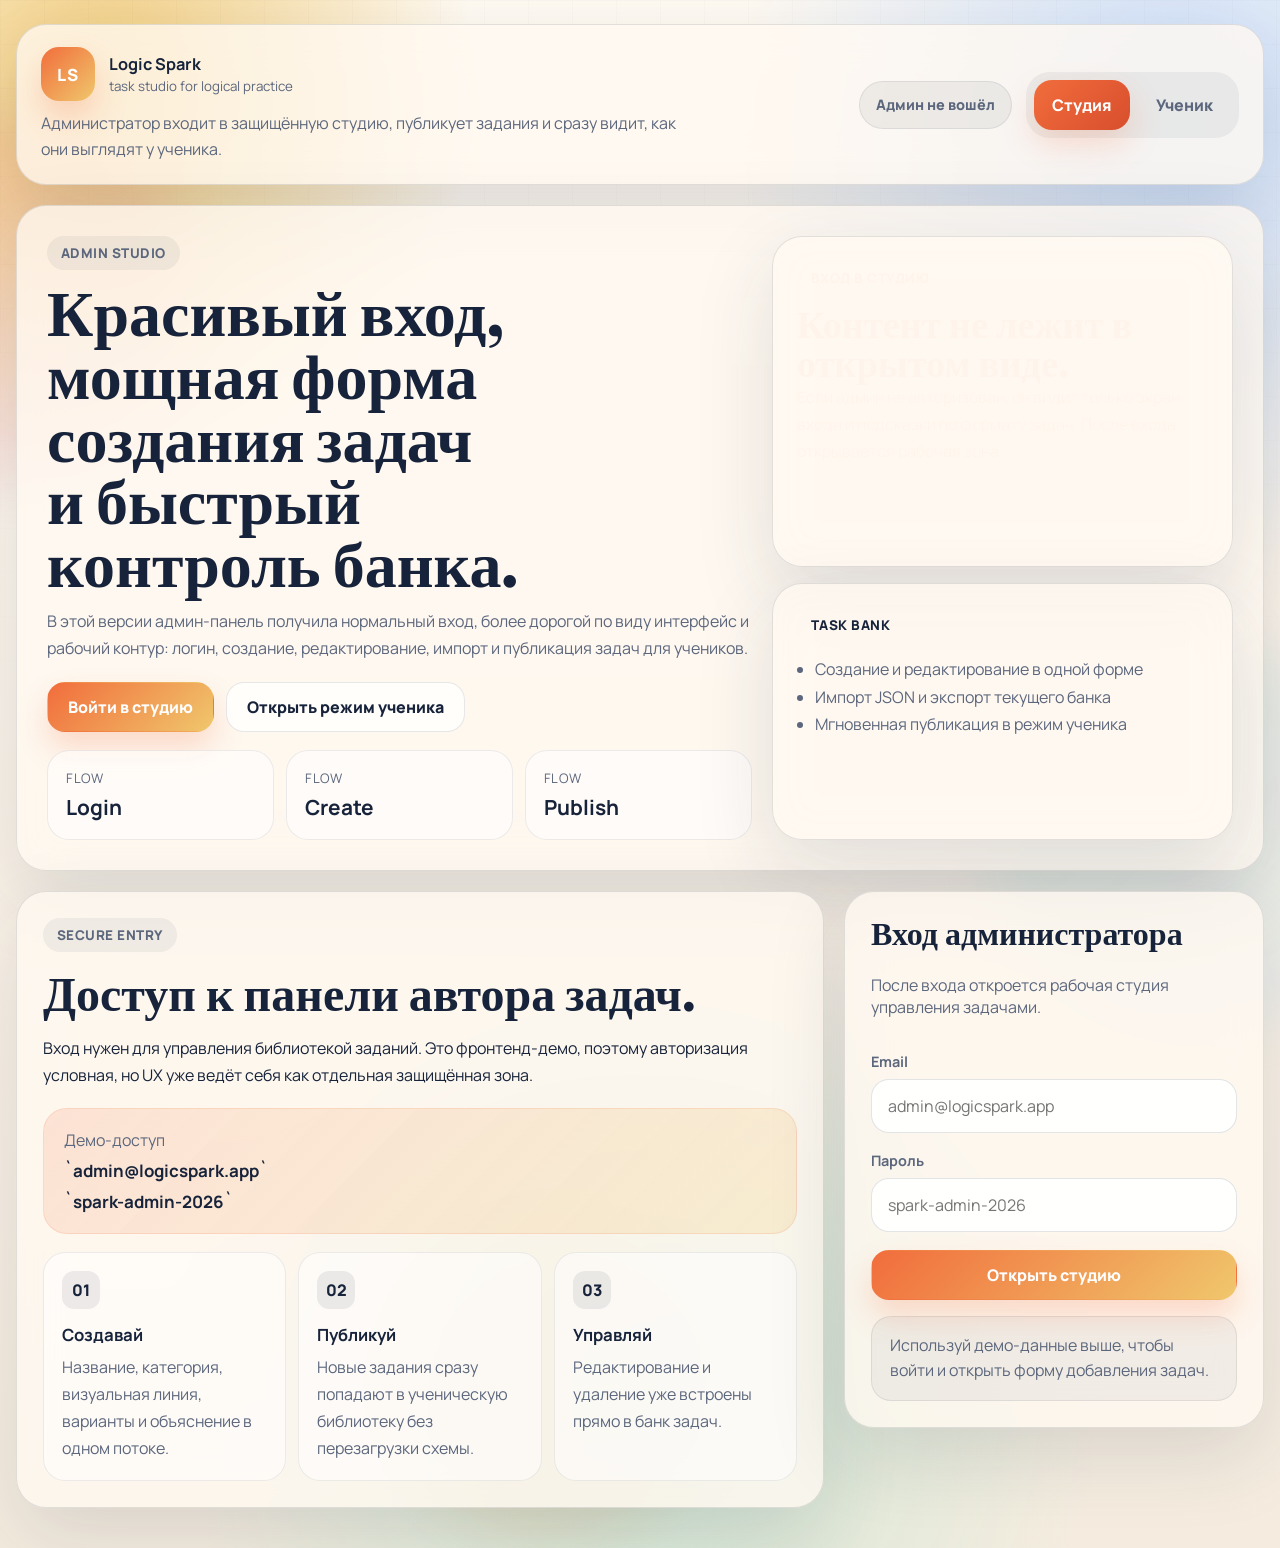
==== commit 3f12eab1: "Enhance admin studio login and task management UI" ====
--- a/index.html
+++ b/index.html
@@ -3,10 +3,10 @@
   <head>
     <meta charset="UTF-8" />
     <meta name="viewport" content="width=device-width, initial-scale=1.0" />
-    <title>Logic Spark Admin + Student</title>
+    <title>Logic Spark Studio</title>
     <meta
       name="description"
-      content="Платформа логических задач с админ-панелью для создания и загрузки заданий и панелью ученика для решения."
+      content="Logic Spark: платформа логических задач с красивой админ-студией и панелью ученика."
     />
     <link rel="preconnect" href="https://fonts.googleapis.com" />
     <link rel="preconnect" href="https://fonts.gstatic.com" crossorigin />
@@ -18,255 +18,428 @@
   </head>
   <body id="top">
     <div class="app-shell">
-      <div class="ambient ambient-left"></div>
-      <div class="ambient ambient-right"></div>
+      <div class="ambient ambient-a"></div>
+      <div class="ambient ambient-b"></div>
+      <div class="ambient ambient-c"></div>
 
       <header class="app-header card">
-        <div class="brand-block">
+        <div class="brand-cluster">
           <a class="brand" href="#top">
             <span class="brand-mark">LS</span>
             <span class="brand-copy">
               <strong>Logic Spark</strong>
-              <small>банк логических задач</small>
+              <small>task studio for logical practice</small>
             </span>
           </a>
 
           <p class="header-note">
-            Админ создаёт или загружает задания, ученик сразу видит их в своей панели.
+            Администратор входит в защищённую студию, публикует задания и сразу видит,
+            как они выглядят у ученика.
           </p>
         </div>
 
-        <div class="role-switch" role="tablist" aria-label="Режим интерфейса">
-          <button class="role-tab is-active" type="button" data-role="admin">
-            Админ-панель
-          </button>
-          <button class="role-tab" type="button" data-role="student">
-            Панель ученика
+        <div class="header-controls">
+          <div class="access-chip" id="auth-state-badge">Админ не вошёл</div>
+
+          <div class="role-switch" role="tablist" aria-label="Режим интерфейса">
+            <button class="role-tab is-active" type="button" data-role="admin">
+              Студия
+            </button>
+            <button class="role-tab" type="button" data-role="student">
+              Ученик
+            </button>
+          </div>
+
+          <button class="button button-ghost hidden" id="logout-admin-button" type="button">
+            Выйти
           </button>
         </div>
       </header>
 
       <main class="panel-stack">
         <section class="panel is-active" data-panel="admin">
-          <div class="panel-heading">
-            <span class="eyebrow">Управление контентом</span>
-            <h1>Создание, загрузка и публикация логических задач.</h1>
-            <p>
-              Это уже не витрина, а рабочий интерфейс. Можно руками добавить задачу,
-              импортировать JSON-файл и сразу проверить, как она выглядит у ученика.
-            </p>
+          <div class="panel-heading hero-panel">
+            <div class="hero-copy">
+              <span class="eyebrow">Admin Studio</span>
+              <h1>Красивый вход, мощная форма создания задач и быстрый контроль банка.</h1>
+              <p>
+                В этой версии админ-панель получила нормальный вход, более дорогой по виду
+                интерфейс и рабочий контур: логин, создание, редактирование, импорт и
+                публикация задач для учеников.
+              </p>
+
+              <div class="hero-actions">
+                <a class="button button-primary" href="#admin-login-card">Войти в студию</a>
+                <a class="button button-secondary" href="#student-panel-anchor">Открыть режим ученика</a>
+              </div>
+
+              <div class="hero-metrics">
+                <article class="hero-metric">
+                  <span>Flow</span>
+                  <strong>Login</strong>
+                </article>
+                <article class="hero-metric">
+                  <span>Flow</span>
+                  <strong>Create</strong>
+                </article>
+                <article class="hero-metric">
+                  <span>Flow</span>
+                  <strong>Publish</strong>
+                </article>
+              </div>
+            </div>
+
+            <aside class="hero-spotlight">
+              <div class="spotlight-card spotlight-dark">
+                <span class="spotlight-label">Вход в студию</span>
+                <h2>Контент не лежит в открытом виде.</h2>
+                <p>
+                  Если админ не авторизован, он видит только экран входа и подсказки по
+                  формату задач. После входа открывается рабочая зона.
+                </p>
+              </div>
+
+              <div class="spotlight-card spotlight-light">
+                <span class="spotlight-label">Task Bank</span>
+                <ul class="preview-list">
+                  <li>Создание и редактирование в одной форме</li>
+                  <li>Импорт JSON и экспорт текущего банка</li>
+                  <li>Мгновенная публикация в режим ученика</li>
+                </ul>
+              </div>
+            </aside>
           </div>
 
-          <div class="admin-layout">
-            <aside class="admin-sidebar">
-              <article class="card metrics-card">
-                <div class="metric">
-                  <span>Всего задач</span>
-                  <strong id="total-tasks-count">0</strong>
-                </div>
-                <div class="metric">
-                  <span>Создано вручную</span>
-                  <strong id="manual-tasks-count">0</strong>
-                </div>
-                <div class="metric">
-                  <span>Импортировано</span>
-                  <strong id="imported-tasks-count">0</strong>
-                </div>
-              </article>
-
-              <article class="card import-card">
-                <div class="section-title">
-                  <h2>Импорт и выгрузка</h2>
-                  <p>
-                    Поддерживается массив задач или объект вида
-                    <code>{ "tasks": [...] }</code>.
-                  </p>
-                </div>
-
+          <div class="admin-auth-view" id="admin-auth-view">
+            <section class="card auth-story">
+              <span class="eyebrow">Secure Entry</span>
+              <h2>Доступ к панели автора задач.</h2>
+              <p>
+                Вход нужен для управления библиотекой заданий. Это фронтенд-демо, поэтому
+                авторизация условная, но UX уже ведёт себя как отдельная защищённая зона.
+              </p>
+
+              <div class="credential-card">
+                <span>Демо-доступ</span>
+                <strong>`admin@logicspark.app`</strong>
+                <strong>`spark-admin-2026`</strong>
+              </div>
+
+              <div class="story-grid">
+                <article class="story-tile">
+                  <span>01</span>
+                  <h3>Создавай</h3>
+                  <p>Название, категория, визуальная линия, варианты и объяснение в одном потоке.</p>
+                </article>
+
+                <article class="story-tile">
+                  <span>02</span>
+                  <h3>Публикуй</h3>
+                  <p>Новые задания сразу попадают в ученическую библиотеку без перезагрузки схемы.</p>
+                </article>
+
+                <article class="story-tile">
+                  <span>03</span>
+                  <h3>Управляй</h3>
+                  <p>Редактирование и удаление уже встроены прямо в банк задач.</p>
+                </article>
+              </div>
+            </section>
+
+            <section class="card login-card" id="admin-login-card">
+              <div class="section-title">
+                <h2>Вход администратора</h2>
+                <p>После входа откроется рабочая студия управления задачами.</p>
+              </div>
+
+              <form id="admin-login-form" class="auth-form">
                 <label class="field">
-                  <span>Загрузить JSON-файл</span>
-                  <input id="task-upload" type="file" accept="application/json" />
+                  <span>Email</span>
+                  <input
+                    id="admin-email-input"
+                    type="email"
+                    autocomplete="username"
+                    placeholder="admin@logicspark.app"
+                    required
+                  />
                 </label>
 
-                <div class="inline-actions">
-                  <button class="button button-secondary" id="export-button" type="button">
-                    Выгрузить банк
-                  </button>
-                  <button class="button button-ghost" id="restore-demo-button" type="button">
-                    Вернуть демо
-                  </button>
-                </div>
-
-                <div class="status-box" id="admin-status">
-                  Изменения сохраняются локально в браузере и сразу отображаются в панели ученика.
-                </div>
-              </article>
-
-              <article class="card schema-card">
-                <div class="section-title">
-                  <h2>Поля задачи</h2>
-                </div>
-                <ul class="schema-list">
-                  <li><strong>title</strong> Название задачи.</li>
-                  <li><strong>category</strong> Например: Последовательности.</li>
-                  <li><strong>difficulty</strong> Старт, Уверенно или Сложно.</li>
-                  <li><strong>prompt</strong> Основное условие.</li>
-                  <li><strong>visual</strong> Массив элементов или строка через запятую.</li>
-                  <li><strong>options</strong> Массив вариантов ответа.</li>
-                  <li><strong>answer</strong> Индекс правильного варианта, начиная с нуля.</li>
-                </ul>
-              </article>
-            </aside>
-
-            <div class="admin-main">
-              <section class="card form-card">
-                <div class="section-title">
-                  <h2 id="form-title">Новая задача</h2>
-                  <p>
-                    После сохранения задача сразу попадает в общий банк и доступна ученику.
-                  </p>
-                </div>
-
-                <form id="task-form" class="task-form">
-                  <input id="task-id" type="hidden" />
-
-                  <div class="field-grid two">
+                <label class="field">
+                  <span>Пароль</span>
+                  <input
+                    id="admin-password-input"
+                    type="password"
+                    autocomplete="current-password"
+                    placeholder="spark-admin-2026"
+                    required
+                  />
+                </label>
+
+                <button class="button button-primary button-wide" type="submit">
+                  Открыть студию
+                </button>
+              </form>
+
+              <div class="status-box" id="admin-login-status">
+                Используй демо-данные выше, чтобы войти и открыть форму добавления задач.
+              </div>
+            </section>
+          </div>
+
+          <div class="admin-dashboard-view hidden" id="admin-dashboard-view">
+            <section class="card studio-banner">
+              <div class="studio-copy">
+                <span class="eyebrow">Workspace</span>
+                <h2>Студия задач открыта.</h2>
+                <p>
+                  Здесь администратор работает уже внутри защищённой области: следит за
+                  банком, добавляет новые задания и контролирует качество контента.
+                </p>
+              </div>
+
+              <div class="studio-ribbon">
+                <div class="ribbon-block">
+                  <span>Поток</span>
+                  <strong>Авторизация</strong>
+                </div>
+                <div class="ribbon-arrow">→</div>
+                <div class="ribbon-block">
+                  <span>Поток</span>
+                  <strong>Создание задачи</strong>
+                </div>
+                <div class="ribbon-arrow">→</div>
+                <div class="ribbon-block">
+                  <span>Поток</span>
+                  <strong>Показ ученику</strong>
+                </div>
+              </div>
+            </section>
+
+            <div class="admin-layout">
+              <aside class="admin-sidebar">
+                <article class="card metrics-card">
+                  <div class="metric">
+                    <span>Всего задач</span>
+                    <strong id="total-tasks-count">0</strong>
+                  </div>
+                  <div class="metric">
+                    <span>Создано вручную</span>
+                    <strong id="manual-tasks-count">0</strong>
+                  </div>
+                  <div class="metric">
+                    <span>Импортировано</span>
+                    <strong id="imported-tasks-count">0</strong>
+                  </div>
+                </article>
+
+                <article class="card import-card">
+                  <div class="section-title">
+                    <h2>Импорт и выгрузка</h2>
+                    <p>
+                      Поддерживается массив задач или объект вида
+                      <code>{ "tasks": [...] }</code>.
+                    </p>
+                  </div>
+
+                  <label class="field">
+                    <span>Загрузить JSON-файл</span>
+                    <input id="task-upload" type="file" accept="application/json" />
+                  </label>
+
+                  <div class="inline-actions">
+                    <button class="button button-secondary" id="export-button" type="button">
+                      Выгрузить банк
+                    </button>
+                    <button class="button button-ghost" id="restore-demo-button" type="button">
+                      Вернуть демо
+                    </button>
+                  </div>
+
+                  <div class="status-box" id="admin-status">
+                    Изменения сохраняются локально в браузере и сразу отображаются у ученика.
+                  </div>
+                </article>
+
+                <article class="card schema-card">
+                  <div class="section-title">
+                    <h2>Структура задачи</h2>
+                    <p>Минимальный формат, с которым уже можно работать в текущем UI.</p>
+                  </div>
+
+                  <ul class="schema-list">
+                    <li><strong>title</strong> Короткое название.</li>
+                    <li><strong>category</strong> Последовательности, стратегия и так далее.</li>
+                    <li><strong>difficulty</strong> Старт, Уверенно или Сложно.</li>
+                    <li><strong>prompt</strong> Формулировка задачи.</li>
+                    <li><strong>visual</strong> Массив элементов или строка через запятую.</li>
+                    <li><strong>options</strong> Варианты ответа.</li>
+                    <li><strong>answer</strong> Индекс правильного варианта, начиная с нуля.</li>
+                  </ul>
+                </article>
+              </aside>
+
+              <div class="admin-main">
+                <section class="card form-card">
+                  <div class="section-title">
+                    <h2 id="form-title">Новая задача</h2>
+                    <p>
+                      Заполни поля, сохрани задачу и сразу открой её в ученическом режиме.
+                    </p>
+                  </div>
+
+                  <form id="task-form" class="task-form">
+                    <input id="task-id" type="hidden" />
+
+                    <div class="field-grid two">
+                      <label class="field">
+                        <span>Название</span>
+                        <input
+                          id="title-input"
+                          type="text"
+                          placeholder="Найди следующее число"
+                          required
+                        />
+                      </label>
+
+                      <label class="field">
+                        <span>Категория</span>
+                        <input
+                          id="category-input"
+                          type="text"
+                          list="category-list"
+                          placeholder="Последовательности"
+                          required
+                        />
+                        <datalist id="category-list"></datalist>
+                      </label>
+                    </div>
+
+                    <div class="field-grid two">
+                      <label class="field">
+                        <span>Сложность</span>
+                        <select id="difficulty-input">
+                          <option value="Старт">Старт</option>
+                          <option value="Уверенно">Уверенно</option>
+                          <option value="Сложно">Сложно</option>
+                        </select>
+                      </label>
+
+                      <label class="field">
+                        <span>Визуальная строка</span>
+                        <textarea
+                          id="visual-input"
+                          rows="3"
+                          placeholder="2, 4, 6, 8, ?"
+                        ></textarea>
+                      </label>
+                    </div>
+
                     <label class="field">
-                      <span>Название</span>
-                      <input
-                        id="title-input"
-                        type="text"
-                        placeholder="Найди следующее число"
+                      <span>Условие задачи</span>
+                      <textarea
+                        id="prompt-input"
+                        rows="4"
+                        placeholder="Какое число должно стоять дальше?"
                         required
-                      />
-                    </label>
-
-                    <label class="field">
-                      <span>Категория</span>
-                      <input
-                        id="category-input"
-                        type="text"
-                        list="category-list"
-                        placeholder="Последовательности"
-                        required
-                      />
-                      <datalist id="category-list"></datalist>
-                    </label>
-                  </div>
-
-                  <div class="field-grid two">
-                    <label class="field">
-                      <span>Сложность</span>
-                      <select id="difficulty-input">
-                        <option value="Старт">Старт</option>
-                        <option value="Уверенно">Уверенно</option>
-                        <option value="Сложно">Сложно</option>
-                      </select>
-                    </label>
-
-                    <label class="field">
-                      <span>Визуальная строка</span>
-                      <textarea
-                        id="visual-input"
-                        rows="3"
-                        placeholder="2, 4, 6, 8, ?"
                       ></textarea>
                     </label>
-                  </div>
-
-                  <label class="field">
-                    <span>Условие задачи</span>
-                    <textarea
-                      id="prompt-input"
-                      rows="4"
-                      placeholder="Какое число должно стоять дальше?"
-                      required
-                    ></textarea>
+
+                    <div class="field-grid two">
+                      <label class="field">
+                        <span>Вариант 1</span>
+                        <input id="option-0" type="text" placeholder="9" required />
+                      </label>
+                      <label class="field">
+                        <span>Вариант 2</span>
+                        <input id="option-1" type="text" placeholder="10" required />
+                      </label>
+                      <label class="field">
+                        <span>Вариант 3</span>
+                        <input id="option-2" type="text" placeholder="11" />
+                      </label>
+                      <label class="field">
+                        <span>Вариант 4</span>
+                        <input id="option-3" type="text" placeholder="12" />
+                      </label>
+                    </div>
+
+                    <div class="field-grid two">
+                      <label class="field">
+                        <span>Правильный вариант</span>
+                        <select id="answer-input">
+                          <option value="0">Вариант 1</option>
+                          <option value="1">Вариант 2</option>
+                          <option value="2">Вариант 3</option>
+                          <option value="3">Вариант 4</option>
+                        </select>
+                      </label>
+
+                      <label class="field">
+                        <span>Пояснение</span>
+                        <textarea
+                          id="explanation-input"
+                          rows="3"
+                          placeholder="Кратко объясни, почему ответ правильный."
+                        ></textarea>
+                      </label>
+                    </div>
+
+                    <div class="inline-actions">
+                      <button class="button button-primary" id="save-button" type="submit">
+                        Сохранить задачу
+                      </button>
+                      <button class="button button-secondary" id="reset-form-button" type="button">
+                        Очистить форму
+                      </button>
+                    </div>
+                  </form>
+                </section>
+
+                <section class="card bank-card">
+                  <div class="section-title">
+                    <h2>Банк задач</h2>
+                    <p>
+                      Быстрый просмотр, поиск, редактирование и удаление без лишнего шума.
+                    </p>
+                  </div>
+
+                  <label class="field compact-field">
+                    <span>Поиск по банку</span>
+                    <input
+                      id="admin-search"
+                      type="search"
+                      placeholder="Название, условие или категория"
+                    />
                   </label>
 
-                  <div class="field-grid two">
-                    <label class="field">
-                      <span>Вариант 1</span>
-                      <input id="option-0" type="text" placeholder="9" required />
-                    </label>
-                    <label class="field">
-                      <span>Вариант 2</span>
-                      <input id="option-1" type="text" placeholder="10" required />
-                    </label>
-                    <label class="field">
-                      <span>Вариант 3</span>
-                      <input id="option-2" type="text" placeholder="11" />
-                    </label>
-                    <label class="field">
-                      <span>Вариант 4</span>
-                      <input id="option-3" type="text" placeholder="12" />
-                    </label>
-                  </div>
-
-                  <div class="field-grid two">
-                    <label class="field">
-                      <span>Правильный вариант</span>
-                      <select id="answer-input">
-                        <option value="0">Вариант 1</option>
-                        <option value="1">Вариант 2</option>
-                        <option value="2">Вариант 3</option>
-                        <option value="3">Вариант 4</option>
-                      </select>
-                    </label>
-
-                    <label class="field">
-                      <span>Пояснение</span>
-                      <textarea
-                        id="explanation-input"
-                        rows="3"
-                        placeholder="Кратко объясни, почему ответ правильный."
-                      ></textarea>
-                    </label>
-                  </div>
-
-                  <div class="inline-actions">
-                    <button class="button button-primary" id="save-button" type="submit">
-                      Сохранить задачу
-                    </button>
-                    <button class="button button-secondary" id="reset-form-button" type="button">
-                      Очистить форму
-                    </button>
-                  </div>
-                </form>
-              </section>
-
-              <section class="card bank-card">
-                <div class="section-title">
-                  <h2>Банк задач</h2>
-                  <p>
-                    Можно искать, редактировать, удалять и проверять, как задача выглядит в
-                    ученической панели.
-                  </p>
-                </div>
-
-                <label class="field compact-field">
-                  <span>Поиск по банку</span>
-                  <input
-                    id="admin-search"
-                    type="search"
-                    placeholder="Название, условие или категория"
-                  />
-                </label>
-
-                <div class="task-bank-list" id="admin-task-list"></div>
-              </section>
+                  <div class="task-bank-list" id="admin-task-list"></div>
+                </section>
+              </div>
             </div>
           </div>
         </section>
 
-        <section class="panel" data-panel="student">
-          <div class="panel-heading">
-            <span class="eyebrow">Режим ученика</span>
-            <h1>Каталог задач и экран решения.</h1>
-            <p>
-              Ученик видит только задачи, фильтры и понятный экран ответа. Всё, что загрузил
-              администратор, автоматически появляется здесь.
-            </p>
+        <section class="panel" data-panel="student" id="student-panel-anchor">
+          <div class="panel-heading hero-panel student-hero">
+            <div class="hero-copy">
+              <span class="eyebrow">Student Mode</span>
+              <h1>Чистый экран для решения задач без админского шума.</h1>
+              <p>
+                Здесь ученик видит только библиотеку заданий, фильтры, красивый экран решения
+                и понятную обратную связь после ответа.
+              </p>
+            </div>
+
+            <aside class="hero-spotlight">
+              <div class="spotlight-card spotlight-dark student-preview">
+                <span class="spotlight-label">Live Content</span>
+                <h2>Все новые задачи появляются здесь сразу.</h2>
+                <p>
+                  Любая задача, созданная или импортированная администратором, автоматически
+                  становится доступной для решения.
+                </p>
+              </div>
+            </aside>
           </div>
 
           <div class="student-layout">
@@ -305,6 +478,7 @@
                     <span>Категория</span>
                     <select id="student-category-filter"></select>
                   </label>
+
                   <label class="field compact-field">
                     <span>Сложность</span>
                     <select id="student-difficulty-filter">
@@ -321,6 +495,7 @@
                 <div class="section-title">
                   <h2>Список задач</h2>
                 </div>
+
                 <div class="library-list" id="student-task-list"></div>
               </article>
             </aside>
@@ -334,8 +509,8 @@
               <p class="player-label" id="student-task-source">Выберите задачу из списка слева.</p>
               <h2 id="student-task-title">Здесь появится задание</h2>
               <p class="player-prompt" id="student-task-prompt">
-                Админ может добавить новую задачу вручную или загрузить JSON, и она сразу
-                станет доступна в этой панели.
+                Администратор может добавить новую задачу вручную или импортировать целый
+                набор, и всё сразу появится в этой панели.
               </p>
 
               <div class="task-visual" id="student-task-visual"></div>
--- a/styles.css
+++ b/styles.css
@@ -1,19 +1,22 @@
 :root {
-  --bg: #f8f1e5;
-  --surface: rgba(255, 250, 242, 0.78);
-  --surface-strong: rgba(255, 255, 255, 0.84);
-  --ink: #16213e;
-  --muted: #5b6475;
-  --line: rgba(22, 33, 62, 0.12);
-  --accent: #ef6f45;
-  --accent-dark: #c84f30;
-  --gold: #f4c66a;
-  --mint: #b9e4c9;
-  --sky: #c1d9ff;
-  --berry: #f4bfd6;
-  --good: #147255;
-  --bad: #b34747;
-  --shadow: 0 24px 60px rgba(32, 38, 62, 0.12);
+  --bg: #f5ecdf;
+  --ink: #17233a;
+  --muted: #5c677d;
+  --line: rgba(23, 35, 58, 0.12);
+  --surface: rgba(255, 249, 241, 0.78);
+  --surface-strong: rgba(255, 255, 255, 0.88);
+  --surface-dark: #16243f;
+  --surface-dark-soft: rgba(22, 36, 63, 0.92);
+  --accent: #f16d3c;
+  --accent-deep: #d84e2d;
+  --accent-soft: rgba(241, 109, 60, 0.14);
+  --gold: #f0c76c;
+  --mint: #b8e5cf;
+  --sky: #c3dafc;
+  --berry: #f2bfd2;
+  --good: #157253;
+  --bad: #b74b4b;
+  --shadow: 0 28px 80px rgba(31, 36, 58, 0.13);
 }
 
 *,
@@ -29,11 +32,12 @@
 body {
   margin: 0;
   min-height: 100vh;
+  color: var(--ink);
   font-family: "Manrope", "Avenir Next", "Segoe UI", sans-serif;
-  color: var(--ink);
   background:
-    radial-gradient(circle at top left, rgba(244, 198, 106, 0.72), transparent 24%),
-    radial-gradient(circle at top right, rgba(193, 217, 255, 0.72), transparent 28%),
+    radial-gradient(circle at 8% 6%, rgba(240, 199, 108, 0.9), transparent 20%),
+    radial-gradient(circle at 92% 8%, rgba(195, 218, 252, 0.84), transparent 24%),
+    radial-gradient(circle at 50% 90%, rgba(184, 229, 207, 0.64), transparent 30%),
     linear-gradient(180deg, #fffaf2 0%, var(--bg) 100%);
 }
 
@@ -43,10 +47,10 @@
   inset: 0;
   pointer-events: none;
   background-image:
-    linear-gradient(rgba(22, 33, 62, 0.03) 1px, transparent 1px),
-    linear-gradient(90deg, rgba(22, 33, 62, 0.03) 1px, transparent 1px);
-  background-size: 42px 42px;
-  mask-image: linear-gradient(180deg, rgba(0, 0, 0, 0.6), transparent 90%);
+    linear-gradient(rgba(23, 35, 58, 0.025) 1px, transparent 1px),
+    linear-gradient(90deg, rgba(23, 35, 58, 0.025) 1px, transparent 1px);
+  background-size: 44px 44px;
+  mask-image: linear-gradient(180deg, rgba(0, 0, 0, 0.7), transparent 88%);
 }
 
 a {
@@ -65,42 +69,63 @@
   cursor: pointer;
 }
 
+code {
+  padding: 0.08rem 0.32rem;
+  border-radius: 0.55rem;
+  background: rgba(23, 35, 58, 0.07);
+}
+
+.hidden {
+  display: none !important;
+}
+
 .app-shell {
   position: relative;
-  width: min(1280px, calc(100% - 32px));
+  width: min(1320px, calc(100% - 32px));
   margin: 0 auto;
-  padding: 24px 0 36px;
+  padding: 24px 0 40px;
 }
 
 .ambient {
   position: absolute;
-  width: 420px;
-  height: 420px;
   border-radius: 50%;
-  filter: blur(18px);
-  opacity: 0.52;
+  filter: blur(24px);
   pointer-events: none;
-}
-
-.ambient-left {
+  opacity: 0.48;
+}
+
+.ambient-a {
   top: 120px;
   left: -180px;
-  background: linear-gradient(135deg, rgba(244, 191, 214, 0.76), rgba(239, 111, 69, 0.3));
-}
-
-.ambient-right {
-  top: 760px;
-  right: -140px;
-  background: linear-gradient(135deg, rgba(185, 228, 201, 0.82), rgba(193, 217, 255, 0.46));
+  width: 360px;
+  height: 360px;
+  background: linear-gradient(135deg, rgba(241, 109, 60, 0.4), rgba(242, 191, 210, 0.5));
+}
+
+.ambient-b {
+  top: 640px;
+  right: -120px;
+  width: 400px;
+  height: 400px;
+  background: linear-gradient(135deg, rgba(184, 229, 207, 0.52), rgba(195, 218, 252, 0.42));
+}
+
+.ambient-c {
+  top: 1220px;
+  left: 30%;
+  width: 320px;
+  height: 320px;
+  background: linear-gradient(135deg, rgba(240, 199, 108, 0.42), rgba(241, 109, 60, 0.22));
 }
 
 .card,
-.panel-heading {
+.panel-heading,
+.hero-spotlight .spotlight-card {
   position: relative;
   border: 1px solid var(--line);
   border-radius: 30px;
-  backdrop-filter: blur(18px);
   background: var(--surface);
+  backdrop-filter: blur(20px);
   box-shadow: var(--shadow);
 }
 
@@ -108,13 +133,13 @@
   display: flex;
   align-items: center;
   justify-content: space-between;
-  gap: 24px;
+  gap: 20px;
   padding: 22px 24px;
 }
 
-.brand-block {
-  display: grid;
-  gap: 12px;
+.brand-cluster {
+  display: grid;
+  gap: 10px;
 }
 
 .brand {
@@ -126,14 +151,15 @@
 .brand-mark {
   display: grid;
   place-items: center;
-  width: 52px;
-  height: 52px;
+  width: 54px;
+  height: 54px;
   border-radius: 18px;
+  color: #fff;
+  font-size: 1.05rem;
   font-weight: 800;
   letter-spacing: 0.08em;
-  color: #fff;
   background: linear-gradient(135deg, var(--accent), var(--gold));
-  box-shadow: 0 16px 28px rgba(239, 111, 69, 0.24);
+  box-shadow: 0 16px 32px rgba(241, 109, 60, 0.25);
 }
 
 .brand-copy {
@@ -147,18 +173,22 @@
 
 .brand-copy small,
 .header-note,
-.panel-heading p,
 .section-title p,
 .field span,
 .metric span,
 .status-box,
 .schema-list,
 .bank-item p,
-.meta-note,
+.player-label,
 .player-prompt,
-.player-label,
 .library-item small,
-.feedback-panel p {
+.feedback-panel p,
+.credential-card span,
+.story-tile p,
+.preview-list,
+.spotlight-card p,
+.hero-copy p,
+.studio-copy p {
   color: var(--muted);
 }
 
@@ -168,12 +198,40 @@
   line-height: 1.6;
 }
 
+.header-controls {
+  display: flex;
+  align-items: center;
+  gap: 14px;
+  flex-wrap: wrap;
+  justify-content: flex-end;
+}
+
+.access-chip {
+  display: inline-flex;
+  align-items: center;
+  justify-content: center;
+  min-height: 48px;
+  padding: 0 16px;
+  border-radius: 999px;
+  background: rgba(23, 35, 58, 0.06);
+  border: 1px solid rgba(23, 35, 58, 0.08);
+  font-size: 0.9rem;
+  font-weight: 800;
+  color: var(--muted);
+}
+
+.access-chip.is-open {
+  background: rgba(21, 114, 83, 0.11);
+  border-color: rgba(21, 114, 83, 0.22);
+  color: var(--good);
+}
+
 .role-switch {
   display: inline-flex;
-  gap: 10px;
+  gap: 8px;
   padding: 8px;
   border-radius: 24px;
-  background: rgba(22, 33, 62, 0.06);
+  background: rgba(23, 35, 58, 0.06);
 }
 
 .role-tab {
@@ -182,12 +240,12 @@
   border: 0;
   border-radius: 18px;
   background: transparent;
+  color: var(--muted);
   font-weight: 800;
-  color: var(--muted);
   transition:
     transform 160ms ease,
-    background 160ms ease,
-    color 160ms ease;
+    color 160ms ease,
+    background 160ms ease;
 }
 
 .role-tab:hover {
@@ -197,8 +255,8 @@
 
 .role-tab.is-active {
   color: #fff;
-  background: linear-gradient(135deg, var(--accent), var(--accent-dark));
-  box-shadow: 0 14px 28px rgba(239, 111, 69, 0.2);
+  background: linear-gradient(135deg, var(--accent), var(--accent-deep));
+  box-shadow: 0 14px 32px rgba(241, 109, 60, 0.22);
 }
 
 .panel-stack {
@@ -207,23 +265,34 @@
 
 .panel {
   display: none;
-  gap: 18px;
+  gap: 20px;
 }
 
 .panel.is-active {
   display: grid;
 }
 
-.panel-heading {
+.hero-panel {
+  display: grid;
+  grid-template-columns: minmax(0, 1.1fr) minmax(320px, 0.72fr);
+  gap: 20px;
   padding: 30px;
 }
 
+.hero-copy {
+  display: grid;
+  align-content: start;
+  gap: 12px;
+}
+
 .eyebrow,
+.spotlight-label,
 .pill,
 .source-pill {
   display: inline-flex;
   align-items: center;
   justify-content: center;
+  width: fit-content;
   padding: 8px 14px;
   border-radius: 999px;
   font-size: 0.84rem;
@@ -231,77 +300,129 @@
   letter-spacing: 0.04em;
 }
 
+.eyebrow,
+.spotlight-label {
+  text-transform: uppercase;
+}
+
 .eyebrow {
-  width: fit-content;
+  background: rgba(23, 35, 58, 0.06);
+  color: var(--muted);
+}
+
+.hero-copy h1,
+.section-title h2,
+.login-card h2,
+.auth-story h2,
+.studio-copy h2,
+.player-card h2,
+.bank-item h3,
+.library-item h3 {
+  margin: 0;
+  font-family: "Fraunces", "Iowan Old Style", "Georgia", serif;
+  line-height: 0.98;
+}
+
+.hero-copy h1 {
+  max-width: 11ch;
+  font-size: clamp(2.7rem, 5vw, 4.8rem);
+}
+
+.hero-copy p,
+.studio-copy p,
+.spotlight-card p,
+.auth-story p {
+  margin: 0;
+  line-height: 1.7;
+}
+
+.hero-actions,
+.inline-actions {
+  display: flex;
+  flex-wrap: wrap;
+  gap: 12px;
+}
+
+.hero-actions {
+  margin-top: 8px;
+}
+
+.hero-metrics {
+  display: grid;
+  grid-template-columns: repeat(3, minmax(0, 1fr));
+  gap: 12px;
+  margin-top: 6px;
+}
+
+.hero-metric {
+  padding: 18px;
+  border-radius: 22px;
+  border: 1px solid rgba(23, 35, 58, 0.08);
+  background: rgba(255, 255, 255, 0.55);
+}
+
+.hero-metric span {
+  display: block;
+  color: var(--muted);
+  font-size: 0.82rem;
   text-transform: uppercase;
-  background: rgba(22, 33, 62, 0.06);
-  color: var(--muted);
-}
-
-.panel-heading h1,
-.section-title h2,
-.player-card h2,
-.bank-item h3 {
-  margin: 14px 0 0;
-  font-family: "Fraunces", "Iowan Old Style", "Georgia", serif;
-}
-
-.panel-heading h1 {
-  font-size: clamp(2.6rem, 5vw, 4.2rem);
-  line-height: 0.98;
-  max-width: 12ch;
-}
-
-.panel-heading p {
-  max-width: 68ch;
-  margin: 16px 0 0;
-  line-height: 1.7;
-}
-
-.admin-layout,
-.student-layout {
-  display: grid;
-  gap: 20px;
-}
-
-.admin-layout {
-  grid-template-columns: minmax(300px, 0.38fr) minmax(0, 1fr);
-}
-
-.student-layout {
-  grid-template-columns: minmax(340px, 0.42fr) minmax(0, 1fr);
-}
-
-.admin-sidebar,
-.admin-main,
-.student-sidebar {
-  display: grid;
-  gap: 20px;
-}
-
-.admin-main {
-  grid-template-columns: repeat(2, minmax(0, 1fr));
-}
-
-.metrics-card {
-  display: grid;
-  gap: 14px;
-  padding: 22px;
-}
-
-.metric {
-  padding: 16px 18px;
-  border-radius: 22px;
-  border: 1px solid rgba(22, 33, 62, 0.08);
-  background: var(--surface-strong);
-}
-
-.metric strong {
+  letter-spacing: 0.05em;
+}
+
+.hero-metric strong {
   display: block;
   margin-top: 6px;
-  font-size: 2rem;
-}
-
+  font-size: 1.3rem;
+}
+
+.hero-spotlight {
+  display: grid;
+  gap: 16px;
+}
+
+.spotlight-card {
+  padding: 24px;
+}
+
+.spotlight-dark {
+  color: #fff4eb;
+  border-color: rgba(255, 255, 255, 0.06);
+  background:
+    linear-gradient(180deg, rgba(16, 28, 52, 0.98) 0%, rgba(28, 45, 82, 0.98) 100%);
+}
+
+.spotlight-dark p,
+.spotlight-dark .spotlight-label {
+  color: rgba(255, 244, 235, 0.78);
+}
+
+.spotlight-dark h2 {
+  margin: 10px 0 0;
+  font-family: "Fraunces", "Iowan Old Style", "Georgia", serif;
+  line-height: 1.02;
+  font-size: clamp(1.8rem, 3vw, 2.4rem);
+}
+
+.spotlight-light {
+  background: linear-gradient(145deg, rgba(255, 255, 255, 0.84), rgba(255, 246, 234, 0.8));
+}
+
+.preview-list {
+  margin: 14px 0 0;
+  padding-left: 18px;
+  line-height: 1.7;
+}
+
+.admin-auth-view {
+  display: grid;
+  grid-template-columns: minmax(0, 1fr) minmax(340px, 420px);
+  gap: 20px;
+}
+
+.auth-story,
+.login-card,
+.studio-banner,
+.metrics-card,
 .import-card,
 .schema-card,
 .form-card,
@@ -309,7 +430,73 @@
 .filter-card,
 .library-card,
 .player-card {
-  padding: 24px;
+  padding: 26px;
+}
+
+.auth-story {
+  display: grid;
+  gap: 18px;
+}
+
+.auth-story h2 {
+  font-size: clamp(2.1rem, 4vw, 3rem);
+}
+
+.credential-card {
+  display: grid;
+  gap: 8px;
+  padding: 20px;
+  border-radius: 24px;
+  background: linear-gradient(135deg, rgba(241, 109, 60, 0.14), rgba(240, 199, 108, 0.22));
+  border: 1px solid rgba(241, 109, 60, 0.14);
+}
+
+.credential-card strong {
+  font-size: 1.06rem;
+}
+
+.story-grid {
+  display: grid;
+  grid-template-columns: repeat(3, minmax(0, 1fr));
+  gap: 12px;
+}
+
+.story-tile {
+  padding: 18px;
+  border-radius: 22px;
+  border: 1px solid rgba(23, 35, 58, 0.08);
+  background: rgba(255, 255, 255, 0.55);
+}
+
+.story-tile span {
+  display: inline-flex;
+  align-items: center;
+  justify-content: center;
+  width: 38px;
+  height: 38px;
+  border-radius: 12px;
+  background: rgba(23, 35, 58, 0.08);
+  font-weight: 800;
+}
+
+.story-tile h3 {
+  margin: 14px 0 8px;
+  font-size: 1.05rem;
+}
+
+.login-card {
+  align-self: start;
+}
+
+.auth-form,
+.task-form,
+.filter-card {
+  display: grid;
+  gap: 18px;
+}
+
+.auth-form {
+  margin-top: 18px;
 }
 
 .section-title {
@@ -319,20 +506,6 @@
 
 .section-title h2 {
   font-size: 2rem;
-}
-
-.section-title p,
-.player-prompt,
-.schema-list,
-.status-box {
-  line-height: 1.6;
-}
-
-.task-form,
-.filter-card {
-  display: grid;
-  gap: 18px;
-  margin-top: 18px;
 }
 
 .field-grid {
@@ -359,33 +532,27 @@
 .field textarea {
   width: 100%;
   padding: 15px 16px;
-  border: 1px solid rgba(22, 33, 62, 0.12);
+  border: 1px solid rgba(23, 35, 58, 0.12);
   border-radius: 18px;
-  background: rgba(255, 255, 255, 0.82);
+  background: rgba(255, 255, 255, 0.86);
   color: var(--ink);
   transition:
     border-color 150ms ease,
     box-shadow 150ms ease,
-    background 150ms ease;
+    transform 150ms ease;
 }
 
 .field input:focus,
 .field select:focus,
 .field textarea:focus {
   outline: none;
-  border-color: rgba(239, 111, 69, 0.45);
-  box-shadow: 0 0 0 4px rgba(239, 111, 69, 0.12);
+  transform: translateY(-1px);
+  border-color: rgba(241, 109, 60, 0.42);
+  box-shadow: 0 0 0 4px rgba(241, 109, 60, 0.12);
 }
 
 .compact-field {
   gap: 6px;
-}
-
-.inline-actions {
-  display: flex;
-  flex-wrap: wrap;
-  gap: 12px;
-  margin-top: 4px;
 }
 
 .button {
@@ -394,8 +561,8 @@
   justify-content: center;
   min-height: 50px;
   padding: 0 20px;
+  border: 1px solid transparent;
   border-radius: 18px;
-  border: 1px solid transparent;
   font-weight: 800;
   transition:
     transform 160ms ease,
@@ -408,49 +575,143 @@
   transform: translateY(-2px);
 }
 
+.button-wide {
+  width: 100%;
+}
+
 .button-primary {
+  color: #fff;
   background: linear-gradient(135deg, var(--accent), var(--gold));
-  color: #fff;
-  box-shadow: 0 16px 28px rgba(239, 111, 69, 0.22);
+  box-shadow: 0 16px 30px rgba(241, 109, 60, 0.22);
 }
 
 .button-secondary,
 .button-ghost {
-  border-color: rgba(22, 33, 62, 0.1);
+  color: var(--ink);
+  border-color: rgba(23, 35, 58, 0.1);
   background: rgba(255, 255, 255, 0.72);
-  color: var(--ink);
 }
 
 .button-ghost {
-  background: rgba(22, 33, 62, 0.05);
+  background: rgba(23, 35, 58, 0.05);
 }
 
 .status-box {
+  margin-top: 16px;
   padding: 16px 18px;
   border-radius: 20px;
-  border: 1px solid rgba(22, 33, 62, 0.08);
-  background: rgba(22, 33, 62, 0.05);
+  background: rgba(23, 35, 58, 0.05);
+  border: 1px solid rgba(23, 35, 58, 0.08);
+  line-height: 1.6;
 }
 
 .status-box.success {
   color: var(--good);
-  background: rgba(20, 114, 85, 0.1);
-  border-color: rgba(20, 114, 85, 0.22);
+  background: rgba(21, 114, 83, 0.1);
+  border-color: rgba(21, 114, 83, 0.22);
 }
 
 .status-box.error {
   color: var(--bad);
-  background: rgba(179, 71, 71, 0.1);
-  border-color: rgba(179, 71, 71, 0.2);
+  background: rgba(183, 75, 75, 0.1);
+  border-color: rgba(183, 75, 75, 0.2);
+}
+
+.studio-banner {
+  display: grid;
+  grid-template-columns: minmax(0, 0.9fr) minmax(320px, 1.1fr);
+  gap: 18px;
+  background:
+    linear-gradient(135deg, rgba(255, 255, 255, 0.86), rgba(255, 245, 232, 0.82));
+}
+
+.studio-copy h2 {
+  font-size: clamp(2rem, 4vw, 3rem);
+}
+
+.studio-ribbon {
+  display: flex;
+  align-items: center;
+  gap: 14px;
+  flex-wrap: wrap;
+}
+
+.ribbon-block {
+  flex: 1 1 180px;
+  min-height: 92px;
+  padding: 18px;
+  border-radius: 24px;
+  background: rgba(23, 35, 58, 0.05);
+  border: 1px solid rgba(23, 35, 58, 0.08);
+}
+
+.ribbon-block span {
+  display: block;
+  font-size: 0.82rem;
+  text-transform: uppercase;
+  letter-spacing: 0.05em;
+  color: var(--muted);
+}
+
+.ribbon-block strong {
+  display: block;
+  margin-top: 6px;
+  font-size: 1.08rem;
+}
+
+.ribbon-arrow {
+  font-size: 1.4rem;
+  font-weight: 800;
+  color: var(--accent);
+}
+
+.admin-layout,
+.student-layout {
+  display: grid;
+  gap: 20px;
+}
+
+.admin-layout {
+  grid-template-columns: minmax(300px, 0.4fr) minmax(0, 1fr);
+}
+
+.student-layout {
+  grid-template-columns: minmax(340px, 0.42fr) minmax(0, 1fr);
+}
+
+.admin-sidebar,
+.admin-main,
+.student-sidebar {
+  display: grid;
+  gap: 20px;
+}
+
+.admin-main {
+  grid-template-columns: repeat(2, minmax(0, 1fr));
+}
+
+.metrics-card {
+  display: grid;
+  gap: 14px;
+}
+
+.metric {
+  padding: 18px;
+  border-radius: 24px;
+  border: 1px solid rgba(23, 35, 58, 0.08);
+  background: var(--surface-strong);
+}
+
+.metric strong {
+  display: block;
+  margin-top: 6px;
+  font-size: 2rem;
 }
 
 .schema-list {
+  margin: 18px 0 0;
   padding-left: 18px;
-  margin: 18px 0 0;
-}
-
-.schema-list li + li {
-  margin-top: 8px;
+  line-height: 1.7;
 }
 
 .task-bank-list,
@@ -463,19 +724,19 @@
 .bank-item,
 .library-item {
   padding: 18px;
-  border-radius: 22px;
-  border: 1px solid rgba(22, 33, 62, 0.1);
+  border-radius: 24px;
+  border: 1px solid rgba(23, 35, 58, 0.09);
   background: var(--surface-strong);
 }
 
 .bank-item h3,
 .library-item h3 {
-  margin: 0;
-  font-size: 1.35rem;
+  font-size: 1.3rem;
 }
 
 .bank-item p {
   margin: 10px 0 0;
+  line-height: 1.6;
 }
 
 .meta-row,
@@ -498,13 +759,17 @@
   margin-top: 16px;
 }
 
+.meta-note {
+  color: var(--muted);
+}
+
 .bank-actions button,
 .library-item button {
   min-height: 40px;
   padding: 0 14px;
+  border: 1px solid rgba(23, 35, 58, 0.1);
   border-radius: 14px;
-  border: 1px solid rgba(22, 33, 62, 0.1);
-  background: rgba(22, 33, 62, 0.05);
+  background: rgba(23, 35, 58, 0.05);
   color: var(--ink);
   font-weight: 700;
 }
@@ -514,15 +779,15 @@
 }
 
 .pill {
-  background: rgba(193, 217, 255, 0.65);
+  background: rgba(195, 218, 252, 0.68);
 }
 
 .pill.muted {
-  background: rgba(244, 198, 106, 0.65);
+  background: rgba(240, 199, 108, 0.72);
 }
 
 .source-pill {
-  background: rgba(185, 228, 201, 0.68);
+  background: rgba(184, 229, 207, 0.72);
 }
 
 .student-sidebar {
@@ -535,8 +800,8 @@
 }
 
 .library-item.is-active {
-  border-color: rgba(239, 111, 69, 0.28);
-  box-shadow: 0 18px 34px rgba(239, 111, 69, 0.12);
+  border-color: rgba(241, 109, 60, 0.26);
+  box-shadow: 0 18px 34px rgba(241, 109, 60, 0.12);
 }
 
 .library-item-head {
@@ -550,25 +815,26 @@
   width: fit-content;
   padding: 7px 12px;
   border-radius: 999px;
-  background: rgba(22, 33, 62, 0.06);
+  background: rgba(23, 35, 58, 0.06);
+  color: var(--muted);
   font-size: 0.82rem;
   font-weight: 800;
-  color: var(--muted);
 }
 
 .progress-chip.good {
-  background: rgba(20, 114, 85, 0.12);
+  background: rgba(21, 114, 83, 0.12);
   color: var(--good);
 }
 
+.student-preview h2 {
+  margin: 10px 0 0;
+  font-size: clamp(1.8rem, 3vw, 2.2rem);
+}
+
 .player-card {
-  min-height: 720px;
+  min-height: 760px;
   display: flex;
   flex-direction: column;
-}
-
-.player-topline {
-  margin-bottom: 12px;
 }
 
 .player-label {
@@ -577,24 +843,26 @@
 }
 
 .player-card h2 {
-  font-size: clamp(2rem, 4vw, 3.1rem);
-  line-height: 1;
+  margin-top: 10px;
+  font-size: clamp(2rem, 4vw, 3.2rem);
 }
 
 .player-prompt {
-  margin: 14px 0 0;
+  margin: 12px 0 0;
   max-width: 62ch;
+  line-height: 1.7;
 }
 
 .task-visual {
   display: grid;
   place-items: center;
-  min-height: 140px;
+  min-height: 150px;
   margin-top: 24px;
   padding: 22px;
-  border-radius: 24px;
-  border: 1px solid rgba(22, 33, 62, 0.08);
-  background: linear-gradient(135deg, rgba(255, 255, 255, 0.92), rgba(255, 250, 242, 0.76));
+  border-radius: 26px;
+  border: 1px solid rgba(23, 35, 58, 0.08);
+  background:
+    linear-gradient(135deg, rgba(255, 255, 255, 0.94), rgba(255, 245, 232, 0.78));
 }
 
 .visual-row {
@@ -612,9 +880,9 @@
   min-height: 64px;
   padding: 12px 16px;
   border-radius: 18px;
-  border: 1px solid rgba(22, 33, 62, 0.08);
-  background: rgba(255, 255, 255, 0.84);
-  box-shadow: 0 12px 24px rgba(22, 33, 62, 0.08);
+  border: 1px solid rgba(23, 35, 58, 0.08);
+  background: rgba(255, 255, 255, 0.88);
+  box-shadow: 0 12px 24px rgba(23, 35, 58, 0.08);
   font-weight: 800;
 }
 
@@ -628,11 +896,11 @@
   width: 100%;
   padding: 18px 20px;
   border-radius: 20px;
-  border: 1px solid rgba(22, 33, 62, 0.1);
-  background: rgba(255, 255, 255, 0.8);
+  border: 1px solid rgba(23, 35, 58, 0.1);
+  background: rgba(255, 255, 255, 0.82);
+  color: var(--ink);
   text-align: left;
   font-weight: 700;
-  color: var(--ink);
   transition:
     transform 150ms ease,
     box-shadow 150ms ease,
@@ -641,17 +909,17 @@
 
 .task-option:hover {
   transform: translateY(-2px);
-  box-shadow: 0 16px 28px rgba(22, 33, 62, 0.08);
+  box-shadow: 0 16px 28px rgba(23, 35, 58, 0.08);
 }
 
 .task-option.correct {
-  border-color: rgba(20, 114, 85, 0.28);
-  background: rgba(20, 114, 85, 0.12);
+  border-color: rgba(21, 114, 83, 0.26);
+  background: rgba(21, 114, 83, 0.12);
 }
 
 .task-option.wrong {
-  border-color: rgba(179, 71, 71, 0.24);
-  background: rgba(179, 71, 71, 0.1);
+  border-color: rgba(183, 75, 75, 0.22);
+  background: rgba(183, 75, 75, 0.1);
 }
 
 .task-option[disabled] {
@@ -662,18 +930,18 @@
   margin-top: 24px;
   padding: 20px;
   border-radius: 22px;
-  border: 1px solid rgba(22, 33, 62, 0.08);
-  background: rgba(22, 33, 62, 0.05);
+  border: 1px solid rgba(23, 35, 58, 0.08);
+  background: rgba(23, 35, 58, 0.05);
 }
 
 .feedback-panel.success {
-  border-color: rgba(20, 114, 85, 0.22);
-  background: rgba(20, 114, 85, 0.12);
+  border-color: rgba(21, 114, 83, 0.22);
+  background: rgba(21, 114, 83, 0.11);
 }
 
 .feedback-panel.error {
-  border-color: rgba(179, 71, 71, 0.22);
-  background: rgba(179, 71, 71, 0.1);
+  border-color: rgba(183, 75, 75, 0.2);
+  background: rgba(183, 75, 75, 0.1);
 }
 
 .feedback-panel strong {
@@ -683,13 +951,16 @@
 .empty-state {
   padding: 20px;
   border-radius: 22px;
-  border: 1px dashed rgba(22, 33, 62, 0.14);
-  background: rgba(22, 33, 62, 0.03);
+  border: 1px dashed rgba(23, 35, 58, 0.14);
+  background: rgba(23, 35, 58, 0.03);
   color: var(--muted);
   line-height: 1.6;
 }
 
-@media (max-width: 1180px) {
+@media (max-width: 1220px) {
+  .hero-panel,
+  .admin-auth-view,
+  .studio-banner,
   .admin-layout,
   .student-layout,
   .admin-main {
@@ -697,14 +968,19 @@
   }
 }
 
-@media (max-width: 820px) {
+@media (max-width: 860px) {
   .app-shell {
     width: min(100% - 20px, 100%);
     padding-top: 14px;
   }
 
   .app-header,
-  .panel-heading,
+  .hero-panel,
+  .hero-spotlight .spotlight-card,
+  .auth-story,
+  .login-card,
+  .studio-banner,
+  .metrics-card,
   .import-card,
   .schema-card,
   .form-card,
@@ -720,18 +996,26 @@
     align-items: flex-start;
   }
 
+  .header-controls {
+    width: 100%;
+    justify-content: flex-start;
+  }
+
   .role-switch {
     width: 100%;
     display: grid;
     grid-template-columns: repeat(2, minmax(0, 1fr));
   }
 
+  .hero-metrics,
+  .story-grid,
   .field-grid.two {
     grid-template-columns: 1fr;
   }
 
   .bank-footer,
-  .library-item-head {
+  .library-item-head,
+  .studio-ribbon {
     flex-direction: column;
     align-items: flex-start;
   }
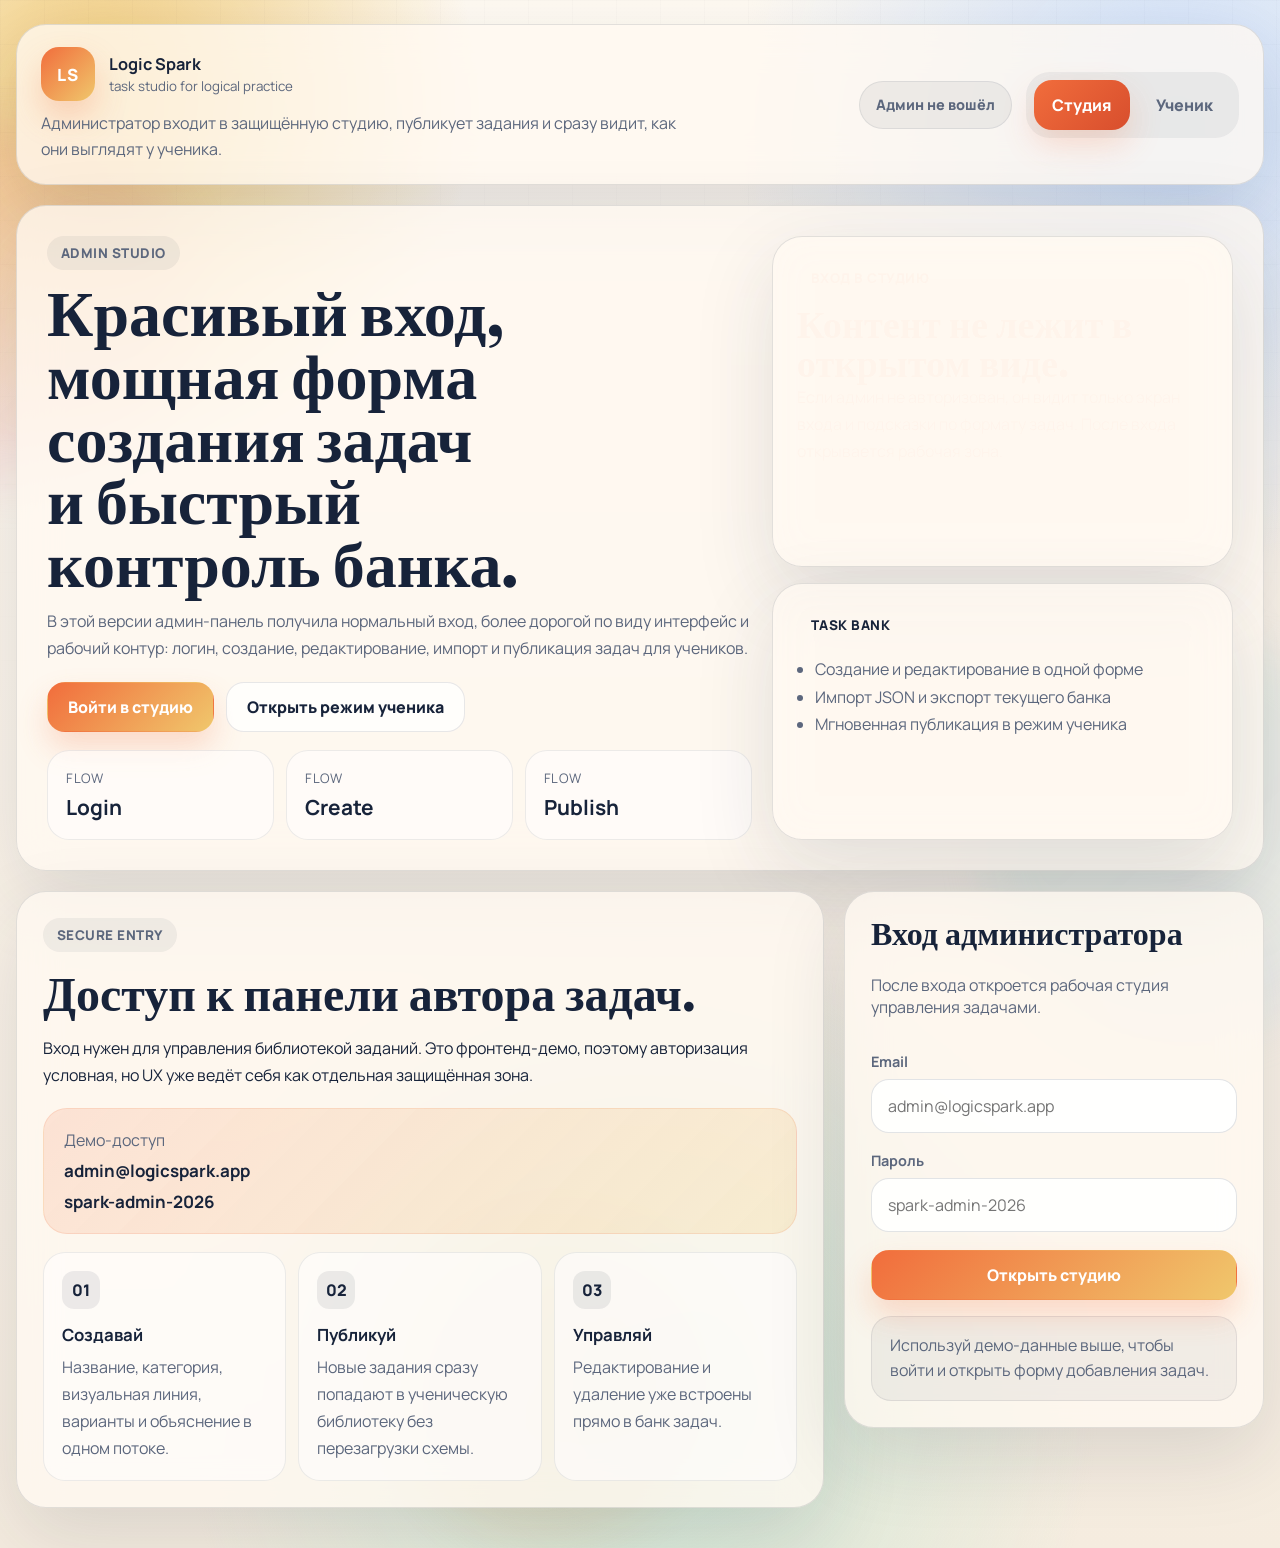
==== commit 9d329c0e: "Preserve stored task data across studio upgrade" ====
--- a/index.html
+++ b/index.html
@@ -121,8 +121,8 @@
 
               <div class="credential-card">
                 <span>Демо-доступ</span>
-                <strong>`admin@logicspark.app`</strong>
-                <strong>`spark-admin-2026`</strong>
+                <strong>admin@logicspark.app</strong>
+                <strong>spark-admin-2026</strong>
               </div>
 
               <div class="story-grid">
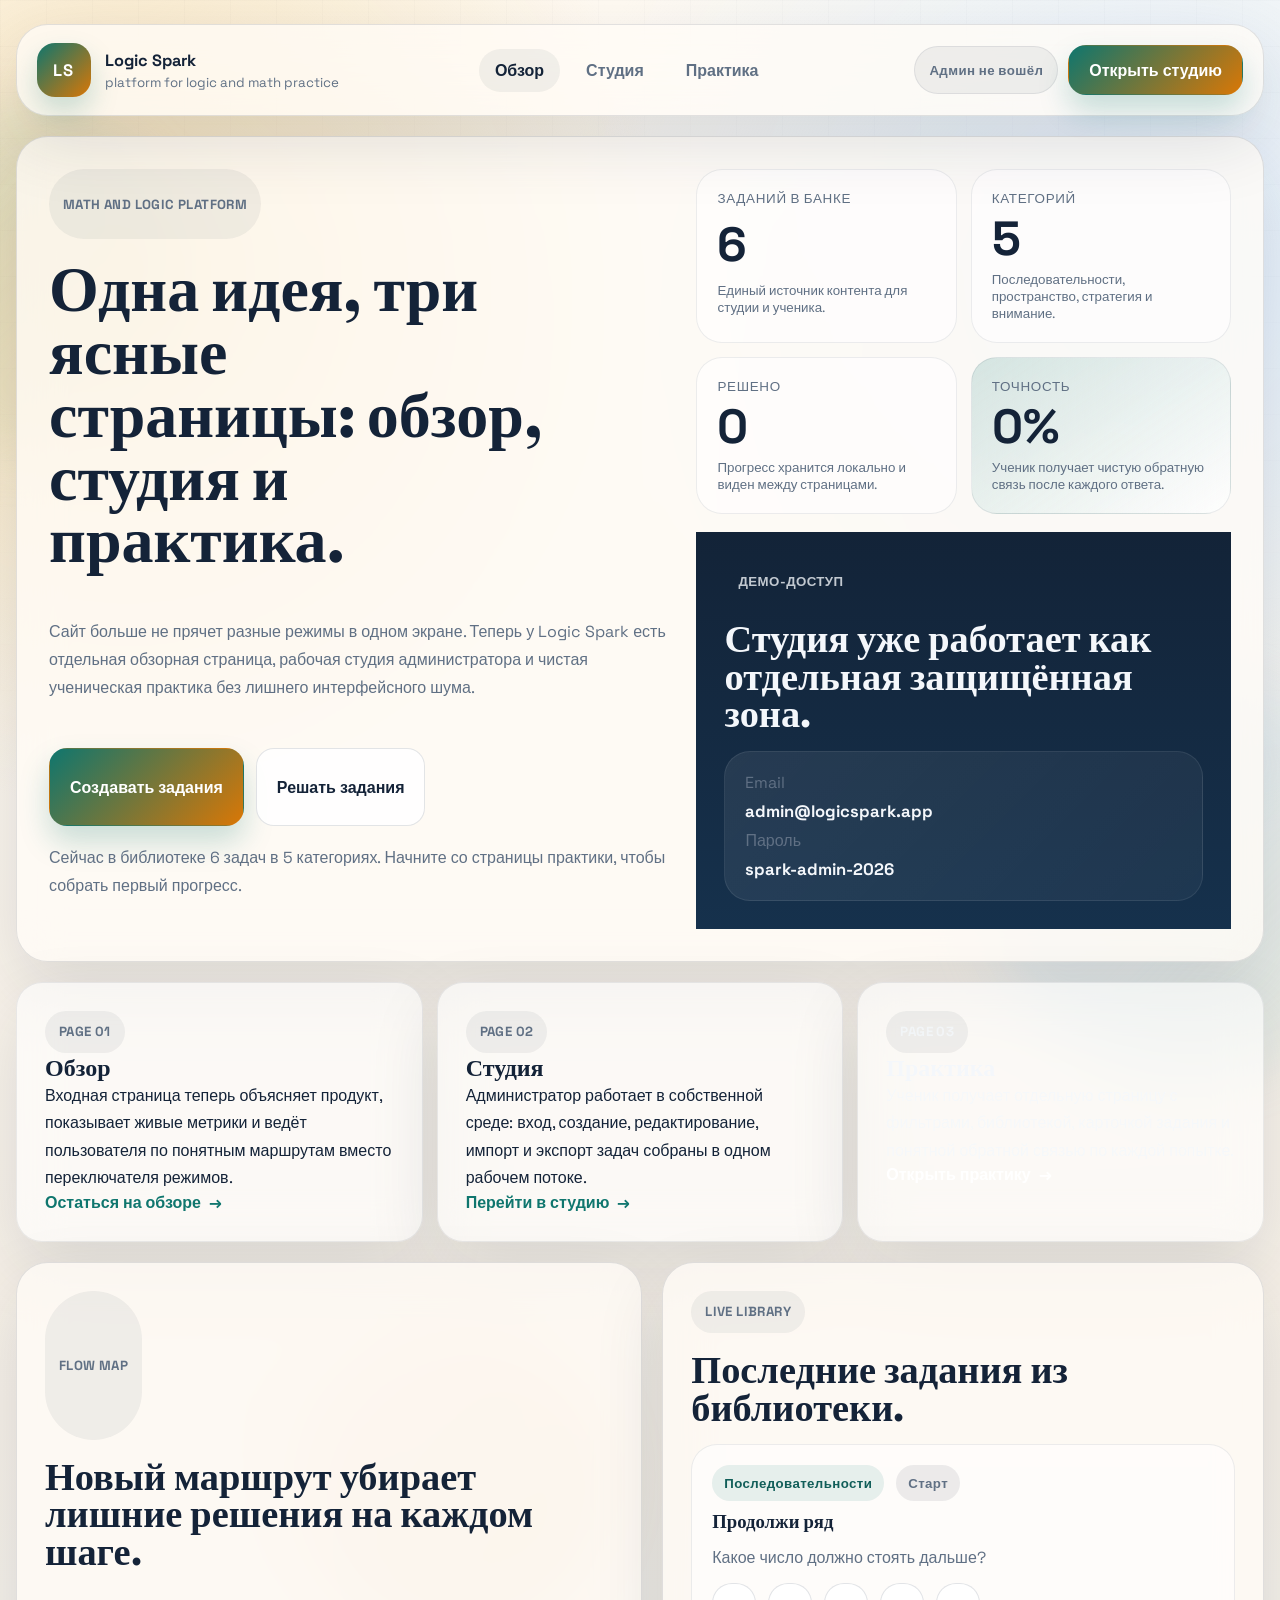
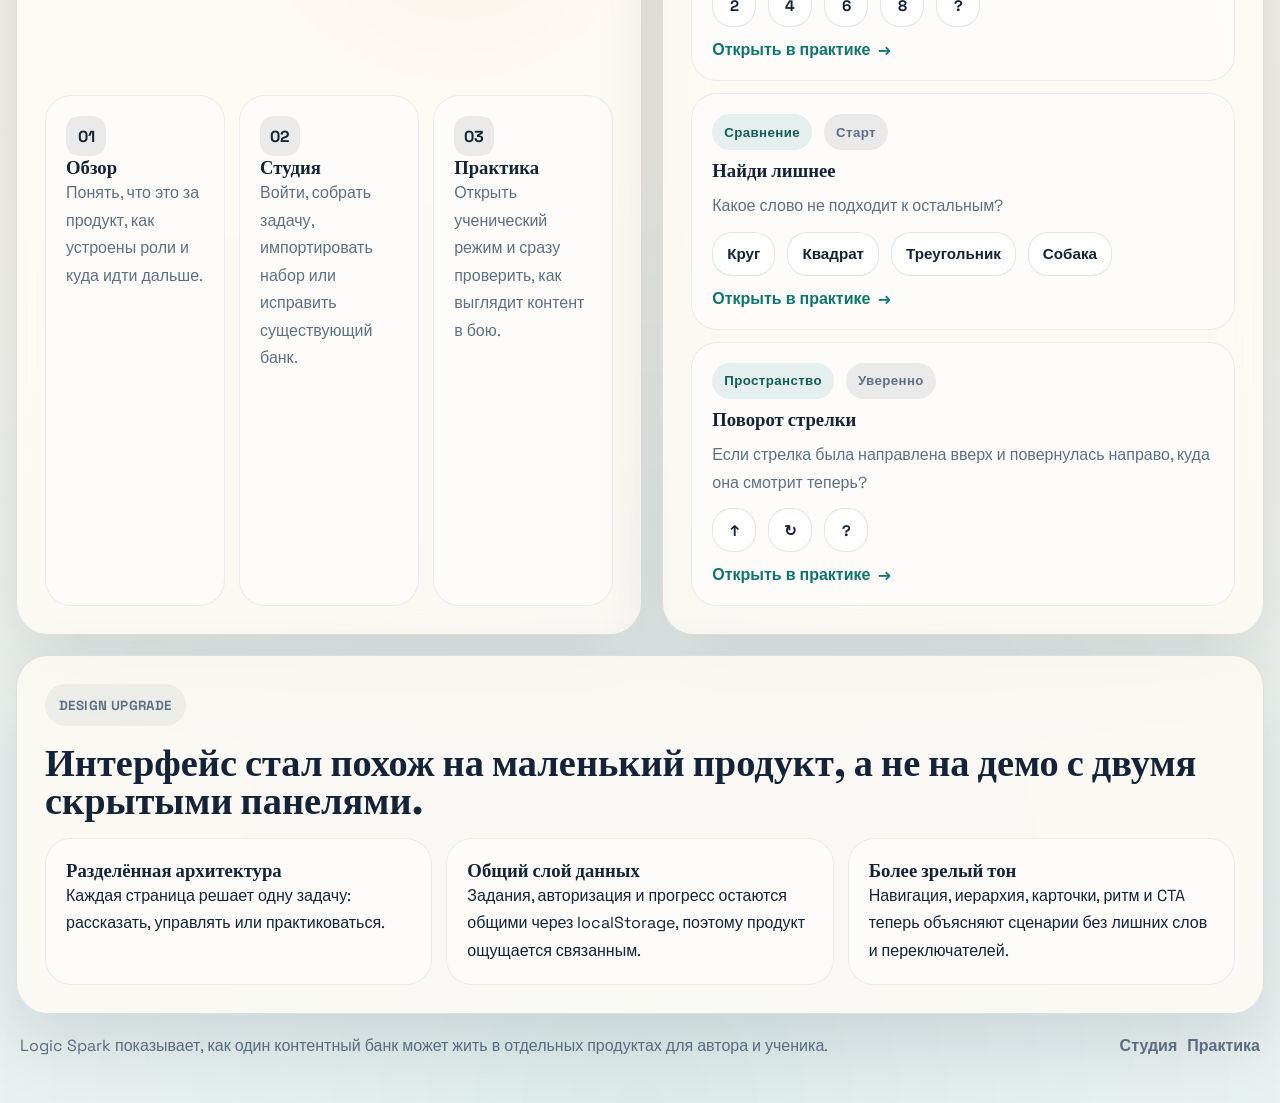
==== commit e46a91ab: "Redesign site into multi-page experience" ====
--- a/index.html
+++ b/index.html
@@ -3,540 +3,221 @@
   <head>
     <meta charset="UTF-8" />
     <meta name="viewport" content="width=device-width, initial-scale=1.0" />
-    <title>Logic Spark Studio</title>
+    <title>Logic Spark | Платформа логики и математики</title>
     <meta
       name="description"
-      content="Logic Spark: платформа логических задач с красивой админ-студией и панелью ученика."
+      content="Logic Spark разделяет обзор, админ-студию и ученическую практику на отдельные страницы, чтобы работа с задачами была понятной и красивой."
     />
     <link rel="preconnect" href="https://fonts.googleapis.com" />
     <link rel="preconnect" href="https://fonts.gstatic.com" crossorigin />
     <link
-      href="https://fonts.googleapis.com/css2?family=Manrope:wght@400;500;700;800&family=Fraunces:opsz,wght@9..144,600;9..144,700&display=swap"
+      href="https://fonts.googleapis.com/css2?family=Fraunces:opsz,wght@9..144,600;9..144,700&family=Space+Grotesk:wght@400;500;700&display=swap"
       rel="stylesheet"
     />
     <link rel="stylesheet" href="styles.css" />
+    <script src="script.js" defer></script>
   </head>
-  <body id="top">
-    <div class="app-shell">
+  <body data-page="home" id="top">
+    <div class="site-shell">
       <div class="ambient ambient-a"></div>
       <div class="ambient ambient-b"></div>
       <div class="ambient ambient-c"></div>
 
-      <header class="app-header card">
-        <div class="brand-cluster">
-          <a class="brand" href="#top">
-            <span class="brand-mark">LS</span>
-            <span class="brand-copy">
-              <strong>Logic Spark</strong>
-              <small>task studio for logical practice</small>
-            </span>
-          </a>
-
-          <p class="header-note">
-            Администратор входит в защищённую студию, публикует задания и сразу видит,
-            как они выглядят у ученика.
-          </p>
-        </div>
-
-        <div class="header-controls">
-          <div class="access-chip" id="auth-state-badge">Админ не вошёл</div>
-
-          <div class="role-switch" role="tablist" aria-label="Режим интерфейса">
-            <button class="role-tab is-active" type="button" data-role="admin">
-              Студия
-            </button>
-            <button class="role-tab" type="button" data-role="student">
-              Ученик
-            </button>
-          </div>
-
-          <button class="button button-ghost hidden" id="logout-admin-button" type="button">
+      <header class="site-header shell-card">
+        <a class="brand" href="index.html" aria-label="Logic Spark home">
+          <span class="brand-mark">LS</span>
+          <span class="brand-copy">
+            <strong>Logic Spark</strong>
+            <small>platform for logic and math practice</small>
+          </span>
+        </a>
+
+        <nav class="site-nav" aria-label="Основная навигация">
+          <a href="index.html" aria-current="page">Обзор</a>
+          <a href="studio.html">Студия</a>
+          <a href="student.html">Практика</a>
+        </nav>
+
+        <div class="site-actions">
+          <span class="access-chip" data-auth-badge>Админ не вошёл</span>
+          <button class="button button-ghost hidden" data-logout-admin type="button">
             Выйти
           </button>
+          <a class="button button-primary" href="studio.html">Открыть студию</a>
         </div>
       </header>
 
-      <main class="panel-stack">
-        <section class="panel is-active" data-panel="admin">
-          <div class="panel-heading hero-panel">
-            <div class="hero-copy">
-              <span class="eyebrow">Admin Studio</span>
-              <h1>Красивый вход, мощная форма создания задач и быстрый контроль банка.</h1>
-              <p>
-                В этой версии админ-панель получила нормальный вход, более дорогой по виду
-                интерфейс и рабочий контур: логин, создание, редактирование, импорт и
-                публикация задач для учеников.
-              </p>
-
-              <div class="hero-actions">
-                <a class="button button-primary" href="#admin-login-card">Войти в студию</a>
-                <a class="button button-secondary" href="#student-panel-anchor">Открыть режим ученика</a>
-              </div>
-
-              <div class="hero-metrics">
-                <article class="hero-metric">
-                  <span>Flow</span>
-                  <strong>Login</strong>
-                </article>
-                <article class="hero-metric">
-                  <span>Flow</span>
-                  <strong>Create</strong>
-                </article>
-                <article class="hero-metric">
-                  <span>Flow</span>
-                  <strong>Publish</strong>
-                </article>
-              </div>
-            </div>
-
-            <aside class="hero-spotlight">
-              <div class="spotlight-card spotlight-dark">
-                <span class="spotlight-label">Вход в студию</span>
-                <h2>Контент не лежит в открытом виде.</h2>
-                <p>
-                  Если админ не авторизован, он видит только экран входа и подсказки по
-                  формату задач. После входа открывается рабочая зона.
-                </p>
-              </div>
-
-              <div class="spotlight-card spotlight-light">
-                <span class="spotlight-label">Task Bank</span>
-                <ul class="preview-list">
-                  <li>Создание и редактирование в одной форме</li>
-                  <li>Импорт JSON и экспорт текущего банка</li>
-                  <li>Мгновенная публикация в режим ученика</li>
-                </ul>
-              </div>
-            </aside>
-          </div>
-
-          <div class="admin-auth-view" id="admin-auth-view">
-            <section class="card auth-story">
-              <span class="eyebrow">Secure Entry</span>
-              <h2>Доступ к панели автора задач.</h2>
-              <p>
-                Вход нужен для управления библиотекой заданий. Это фронтенд-демо, поэтому
-                авторизация условная, но UX уже ведёт себя как отдельная защищённая зона.
-              </p>
-
-              <div class="credential-card">
-                <span>Демо-доступ</span>
+      <main class="page-stack">
+        <section class="page-hero shell-card hero-home">
+          <div class="hero-copy">
+            <span class="eyebrow">Math and Logic Platform</span>
+            <h1>Одна идея, три ясные страницы: обзор, студия и практика.</h1>
+            <p>
+              Сайт больше не прячет разные режимы в одном экране. Теперь у Logic Spark есть
+              отдельная обзорная страница, рабочая студия администратора и чистая ученическая
+              практика без лишнего интерфейсного шума.
+            </p>
+
+            <div class="hero-actions">
+              <a class="button button-primary" href="studio.html">Создавать задания</a>
+              <a class="button button-secondary" href="student.html">Решать задания</a>
+            </div>
+
+            <p class="support-note" id="landing-activity-note">
+              Загружаю текущее состояние библиотеки задач.
+            </p>
+          </div>
+
+          <div class="hero-board">
+            <div class="stat-grid">
+              <article class="stat-card">
+                <span>Заданий в банке</span>
+                <strong data-stat="tasks-total">0</strong>
+                <small>Единый источник контента для студии и ученика.</small>
+              </article>
+
+              <article class="stat-card">
+                <span>Категорий</span>
+                <strong data-stat="categories-total">0</strong>
+                <small>Последовательности, пространство, стратегия и внимание.</small>
+              </article>
+
+              <article class="stat-card">
+                <span>Решено</span>
+                <strong data-stat="solved-total">0</strong>
+                <small>Прогресс хранится локально и виден между страницами.</small>
+              </article>
+
+              <article class="stat-card accent-card">
+                <span>Точность</span>
+                <strong data-stat="accuracy-rate">0%</strong>
+                <small>Ученик получает чистую обратную связь после каждого ответа.</small>
+              </article>
+            </div>
+
+            <article class="feature-card dark-panel">
+              <span class="spotlight-label">Демо-доступ</span>
+              <h2>Студия уже работает как отдельная защищённая зона.</h2>
+              <div class="credential-card compact">
+                <span>Email</span>
                 <strong>admin@logicspark.app</strong>
+                <span>Пароль</span>
                 <strong>spark-admin-2026</strong>
               </div>
-
-              <div class="story-grid">
-                <article class="story-tile">
-                  <span>01</span>
-                  <h3>Создавай</h3>
-                  <p>Название, категория, визуальная линия, варианты и объяснение в одном потоке.</p>
-                </article>
-
-                <article class="story-tile">
-                  <span>02</span>
-                  <h3>Публикуй</h3>
-                  <p>Новые задания сразу попадают в ученическую библиотеку без перезагрузки схемы.</p>
-                </article>
-
-                <article class="story-tile">
-                  <span>03</span>
-                  <h3>Управляй</h3>
-                  <p>Редактирование и удаление уже встроены прямо в банк задач.</p>
-                </article>
-              </div>
-            </section>
-
-            <section class="card login-card" id="admin-login-card">
-              <div class="section-title">
-                <h2>Вход администратора</h2>
-                <p>После входа откроется рабочая студия управления задачами.</p>
-              </div>
-
-              <form id="admin-login-form" class="auth-form">
-                <label class="field">
-                  <span>Email</span>
-                  <input
-                    id="admin-email-input"
-                    type="email"
-                    autocomplete="username"
-                    placeholder="admin@logicspark.app"
-                    required
-                  />
-                </label>
-
-                <label class="field">
-                  <span>Пароль</span>
-                  <input
-                    id="admin-password-input"
-                    type="password"
-                    autocomplete="current-password"
-                    placeholder="spark-admin-2026"
-                    required
-                  />
-                </label>
-
-                <button class="button button-primary button-wide" type="submit">
-                  Открыть студию
-                </button>
-              </form>
-
-              <div class="status-box" id="admin-login-status">
-                Используй демо-данные выше, чтобы войти и открыть форму добавления задач.
-              </div>
-            </section>
-          </div>
-
-          <div class="admin-dashboard-view hidden" id="admin-dashboard-view">
-            <section class="card studio-banner">
-              <div class="studio-copy">
-                <span class="eyebrow">Workspace</span>
-                <h2>Студия задач открыта.</h2>
-                <p>
-                  Здесь администратор работает уже внутри защищённой области: следит за
-                  банком, добавляет новые задания и контролирует качество контента.
-                </p>
-              </div>
-
-              <div class="studio-ribbon">
-                <div class="ribbon-block">
-                  <span>Поток</span>
-                  <strong>Авторизация</strong>
-                </div>
-                <div class="ribbon-arrow">→</div>
-                <div class="ribbon-block">
-                  <span>Поток</span>
-                  <strong>Создание задачи</strong>
-                </div>
-                <div class="ribbon-arrow">→</div>
-                <div class="ribbon-block">
-                  <span>Поток</span>
-                  <strong>Показ ученику</strong>
-                </div>
-              </div>
-            </section>
-
-            <div class="admin-layout">
-              <aside class="admin-sidebar">
-                <article class="card metrics-card">
-                  <div class="metric">
-                    <span>Всего задач</span>
-                    <strong id="total-tasks-count">0</strong>
-                  </div>
-                  <div class="metric">
-                    <span>Создано вручную</span>
-                    <strong id="manual-tasks-count">0</strong>
-                  </div>
-                  <div class="metric">
-                    <span>Импортировано</span>
-                    <strong id="imported-tasks-count">0</strong>
-                  </div>
-                </article>
-
-                <article class="card import-card">
-                  <div class="section-title">
-                    <h2>Импорт и выгрузка</h2>
-                    <p>
-                      Поддерживается массив задач или объект вида
-                      <code>{ "tasks": [...] }</code>.
-                    </p>
-                  </div>
-
-                  <label class="field">
-                    <span>Загрузить JSON-файл</span>
-                    <input id="task-upload" type="file" accept="application/json" />
-                  </label>
-
-                  <div class="inline-actions">
-                    <button class="button button-secondary" id="export-button" type="button">
-                      Выгрузить банк
-                    </button>
-                    <button class="button button-ghost" id="restore-demo-button" type="button">
-                      Вернуть демо
-                    </button>
-                  </div>
-
-                  <div class="status-box" id="admin-status">
-                    Изменения сохраняются локально в браузере и сразу отображаются у ученика.
-                  </div>
-                </article>
-
-                <article class="card schema-card">
-                  <div class="section-title">
-                    <h2>Структура задачи</h2>
-                    <p>Минимальный формат, с которым уже можно работать в текущем UI.</p>
-                  </div>
-
-                  <ul class="schema-list">
-                    <li><strong>title</strong> Короткое название.</li>
-                    <li><strong>category</strong> Последовательности, стратегия и так далее.</li>
-                    <li><strong>difficulty</strong> Старт, Уверенно или Сложно.</li>
-                    <li><strong>prompt</strong> Формулировка задачи.</li>
-                    <li><strong>visual</strong> Массив элементов или строка через запятую.</li>
-                    <li><strong>options</strong> Варианты ответа.</li>
-                    <li><strong>answer</strong> Индекс правильного варианта, начиная с нуля.</li>
-                  </ul>
-                </article>
-              </aside>
-
-              <div class="admin-main">
-                <section class="card form-card">
-                  <div class="section-title">
-                    <h2 id="form-title">Новая задача</h2>
-                    <p>
-                      Заполни поля, сохрани задачу и сразу открой её в ученическом режиме.
-                    </p>
-                  </div>
-
-                  <form id="task-form" class="task-form">
-                    <input id="task-id" type="hidden" />
-
-                    <div class="field-grid two">
-                      <label class="field">
-                        <span>Название</span>
-                        <input
-                          id="title-input"
-                          type="text"
-                          placeholder="Найди следующее число"
-                          required
-                        />
-                      </label>
-
-                      <label class="field">
-                        <span>Категория</span>
-                        <input
-                          id="category-input"
-                          type="text"
-                          list="category-list"
-                          placeholder="Последовательности"
-                          required
-                        />
-                        <datalist id="category-list"></datalist>
-                      </label>
-                    </div>
-
-                    <div class="field-grid two">
-                      <label class="field">
-                        <span>Сложность</span>
-                        <select id="difficulty-input">
-                          <option value="Старт">Старт</option>
-                          <option value="Уверенно">Уверенно</option>
-                          <option value="Сложно">Сложно</option>
-                        </select>
-                      </label>
-
-                      <label class="field">
-                        <span>Визуальная строка</span>
-                        <textarea
-                          id="visual-input"
-                          rows="3"
-                          placeholder="2, 4, 6, 8, ?"
-                        ></textarea>
-                      </label>
-                    </div>
-
-                    <label class="field">
-                      <span>Условие задачи</span>
-                      <textarea
-                        id="prompt-input"
-                        rows="4"
-                        placeholder="Какое число должно стоять дальше?"
-                        required
-                      ></textarea>
-                    </label>
-
-                    <div class="field-grid two">
-                      <label class="field">
-                        <span>Вариант 1</span>
-                        <input id="option-0" type="text" placeholder="9" required />
-                      </label>
-                      <label class="field">
-                        <span>Вариант 2</span>
-                        <input id="option-1" type="text" placeholder="10" required />
-                      </label>
-                      <label class="field">
-                        <span>Вариант 3</span>
-                        <input id="option-2" type="text" placeholder="11" />
-                      </label>
-                      <label class="field">
-                        <span>Вариант 4</span>
-                        <input id="option-3" type="text" placeholder="12" />
-                      </label>
-                    </div>
-
-                    <div class="field-grid two">
-                      <label class="field">
-                        <span>Правильный вариант</span>
-                        <select id="answer-input">
-                          <option value="0">Вариант 1</option>
-                          <option value="1">Вариант 2</option>
-                          <option value="2">Вариант 3</option>
-                          <option value="3">Вариант 4</option>
-                        </select>
-                      </label>
-
-                      <label class="field">
-                        <span>Пояснение</span>
-                        <textarea
-                          id="explanation-input"
-                          rows="3"
-                          placeholder="Кратко объясни, почему ответ правильный."
-                        ></textarea>
-                      </label>
-                    </div>
-
-                    <div class="inline-actions">
-                      <button class="button button-primary" id="save-button" type="submit">
-                        Сохранить задачу
-                      </button>
-                      <button class="button button-secondary" id="reset-form-button" type="button">
-                        Очистить форму
-                      </button>
-                    </div>
-                  </form>
-                </section>
-
-                <section class="card bank-card">
-                  <div class="section-title">
-                    <h2>Банк задач</h2>
-                    <p>
-                      Быстрый просмотр, поиск, редактирование и удаление без лишнего шума.
-                    </p>
-                  </div>
-
-                  <label class="field compact-field">
-                    <span>Поиск по банку</span>
-                    <input
-                      id="admin-search"
-                      type="search"
-                      placeholder="Название, условие или категория"
-                    />
-                  </label>
-
-                  <div class="task-bank-list" id="admin-task-list"></div>
-                </section>
-              </div>
-            </div>
-          </div>
-        </section>
-
-        <section class="panel" data-panel="student" id="student-panel-anchor">
-          <div class="panel-heading hero-panel student-hero">
-            <div class="hero-copy">
-              <span class="eyebrow">Student Mode</span>
-              <h1>Чистый экран для решения задач без админского шума.</h1>
+            </article>
+          </div>
+        </section>
+
+        <section class="tile-grid">
+          <article class="shell-card page-tile">
+            <span class="eyebrow">Page 01</span>
+            <h2>Обзор</h2>
+            <p>
+              Входная страница теперь объясняет продукт, показывает живые метрики и ведёт
+              пользователя по понятным маршрутам вместо переключателя режимов.
+            </p>
+            <a class="text-link" href="index.html">Остаться на обзоре</a>
+          </article>
+
+          <article class="shell-card page-tile accent-panel">
+            <span class="eyebrow">Page 02</span>
+            <h2>Студия</h2>
+            <p>
+              Администратор работает в собственной среде: вход, создание, редактирование,
+              импорт и экспорт задач собраны в одном рабочем потоке.
+            </p>
+            <a class="text-link" href="studio.html">Перейти в студию</a>
+          </article>
+
+          <article class="shell-card page-tile dark-panel">
+            <span class="eyebrow">Page 03</span>
+            <h2>Практика</h2>
+            <p>
+              Ученик получает отдельную страницу с фильтрами, библиотекой, карточкой задания
+              и понятной обратной связью по каждой попытке.
+            </p>
+            <a class="text-link light" href="student.html">Открыть практику</a>
+          </article>
+        </section>
+
+        <section class="split-grid">
+          <article class="shell-card story-card">
+            <div class="section-head">
+              <span class="eyebrow">Flow Map</span>
+              <h2>Новый маршрут убирает лишние решения на каждом шаге.</h2>
+            </div>
+
+            <div class="story-grid">
+              <article class="story-step">
+                <span>01</span>
+                <h3>Обзор</h3>
+                <p>Понять, что это за продукт, как устроены роли и куда идти дальше.</p>
+              </article>
+
+              <article class="story-step">
+                <span>02</span>
+                <h3>Студия</h3>
+                <p>Войти, собрать задачу, импортировать набор или исправить существующий банк.</p>
+              </article>
+
+              <article class="story-step">
+                <span>03</span>
+                <h3>Практика</h3>
+                <p>Открыть ученический режим и сразу проверить, как выглядит контент в бою.</p>
+              </article>
+            </div>
+          </article>
+
+          <aside class="shell-card preview-card">
+            <div class="section-head">
+              <span class="eyebrow">Live Library</span>
+              <h2>Последние задания из библиотеки.</h2>
+            </div>
+
+            <div class="task-teaser-list" id="landing-preview-list"></div>
+          </aside>
+        </section>
+
+        <section class="shell-card insight-card">
+          <div class="section-head">
+            <span class="eyebrow">Design Upgrade</span>
+            <h2>Интерфейс стал похож на маленький продукт, а не на демо с двумя скрытыми панелями.</h2>
+          </div>
+
+          <div class="bullet-grid">
+            <article class="bullet-card">
+              <h3>Разделённая архитектура</h3>
               <p>
-                Здесь ученик видит только библиотеку заданий, фильтры, красивый экран решения
-                и понятную обратную связь после ответа.
+                Каждая страница решает одну задачу: рассказать, управлять или практиковаться.
               </p>
-            </div>
-
-            <aside class="hero-spotlight">
-              <div class="spotlight-card spotlight-dark student-preview">
-                <span class="spotlight-label">Live Content</span>
-                <h2>Все новые задачи появляются здесь сразу.</h2>
-                <p>
-                  Любая задача, созданная или импортированная администратором, автоматически
-                  становится доступной для решения.
-                </p>
-              </div>
-            </aside>
-          </div>
-
-          <div class="student-layout">
-            <aside class="student-sidebar">
-              <article class="card metrics-card student-metrics">
-                <div class="metric">
-                  <span>Доступно задач</span>
-                  <strong id="student-total-count">0</strong>
-                </div>
-                <div class="metric">
-                  <span>Решено</span>
-                  <strong id="student-solved-count">0</strong>
-                </div>
-                <div class="metric">
-                  <span>Верно решено</span>
-                  <strong id="student-correct-count">0</strong>
-                </div>
-              </article>
-
-              <article class="card filter-card">
-                <div class="section-title">
-                  <h2>Фильтры</h2>
-                </div>
-
-                <label class="field compact-field">
-                  <span>Поиск</span>
-                  <input
-                    id="student-search"
-                    type="search"
-                    placeholder="Например, фигуры или стратегия"
-                  />
-                </label>
-
-                <div class="field-grid two">
-                  <label class="field compact-field">
-                    <span>Категория</span>
-                    <select id="student-category-filter"></select>
-                  </label>
-
-                  <label class="field compact-field">
-                    <span>Сложность</span>
-                    <select id="student-difficulty-filter">
-                      <option value="all">Все</option>
-                      <option value="Старт">Старт</option>
-                      <option value="Уверенно">Уверенно</option>
-                      <option value="Сложно">Сложно</option>
-                    </select>
-                  </label>
-                </div>
-              </article>
-
-              <article class="card library-card">
-                <div class="section-title">
-                  <h2>Список задач</h2>
-                </div>
-
-                <div class="library-list" id="student-task-list"></div>
-              </article>
-            </aside>
-
-            <section class="card player-card">
-              <div class="player-topline">
-                <span class="pill" id="student-task-category">Категория</span>
-                <span class="pill muted" id="student-task-difficulty">Сложность</span>
-              </div>
-
-              <p class="player-label" id="student-task-source">Выберите задачу из списка слева.</p>
-              <h2 id="student-task-title">Здесь появится задание</h2>
-              <p class="player-prompt" id="student-task-prompt">
-                Администратор может добавить новую задачу вручную или импортировать целый
-                набор, и всё сразу появится в этой панели.
+            </article>
+
+            <article class="bullet-card">
+              <h3>Общий слой данных</h3>
+              <p>
+                Задания, авторизация и прогресс остаются общими через localStorage, поэтому
+                продукт ощущается связанным.
               </p>
-
-              <div class="task-visual" id="student-task-visual"></div>
-              <div class="task-options" id="student-task-options"></div>
-
-              <div class="feedback-panel" id="student-feedback">
-                <strong id="student-feedback-title">Режим ожидания</strong>
-                <p id="student-feedback-text">
-                  Выбери задачу и нажми на один из вариантов ответа.
-                </p>
-              </div>
-
-              <div class="inline-actions">
-                <button class="button button-secondary" id="student-reset-answer" type="button">
-                  Решить ещё раз
-                </button>
-                <button class="button button-primary" id="student-next-task" type="button">
-                  Следующая задача
-                </button>
-              </div>
-            </section>
+            </article>
+
+            <article class="bullet-card">
+              <h3>Более зрелый тон</h3>
+              <p>
+                Навигация, иерархия, карточки, ритм и CTA теперь объясняют сценарии без
+                лишних слов и переключателей.
+              </p>
+            </article>
           </div>
         </section>
       </main>
+
+      <footer class="site-footer">
+        <p>Logic Spark показывает, как один контентный банк может жить в отдельных продуктах для автора и ученика.</p>
+        <div class="footer-links">
+          <a href="studio.html">Студия</a>
+          <a href="student.html">Практика</a>
+        </div>
+      </footer>
     </div>
-
-    <script src="script.js"></script>
   </body>
 </html>
--- a/styles.css
+++ b/styles.css
@@ -1,22 +1,25 @@
 :root {
-  --bg: #f5ecdf;
-  --ink: #17233a;
-  --muted: #5c677d;
-  --line: rgba(23, 35, 58, 0.12);
-  --surface: rgba(255, 249, 241, 0.78);
-  --surface-strong: rgba(255, 255, 255, 0.88);
-  --surface-dark: #16243f;
-  --surface-dark-soft: rgba(22, 36, 63, 0.92);
-  --accent: #f16d3c;
-  --accent-deep: #d84e2d;
-  --accent-soft: rgba(241, 109, 60, 0.14);
-  --gold: #f0c76c;
-  --mint: #b8e5cf;
-  --sky: #c3dafc;
-  --berry: #f2bfd2;
-  --good: #157253;
-  --bad: #b74b4b;
-  --shadow: 0 28px 80px rgba(31, 36, 58, 0.13);
+  --bg: #f5efe6;
+  --bg-deep: #eef4f3;
+  --ink: #142338;
+  --muted: #607084;
+  --line: rgba(20, 35, 56, 0.12);
+  --surface: rgba(255, 252, 247, 0.78);
+  --surface-strong: rgba(255, 255, 255, 0.92);
+  --surface-soft: rgba(255, 255, 255, 0.62);
+  --surface-dark: #10233b;
+  --surface-dark-soft: rgba(16, 35, 59, 0.94);
+  --accent: #0f766e;
+  --accent-strong: #115e59;
+  --accent-soft: rgba(15, 118, 110, 0.12);
+  --accent-warm: #d97706;
+  --accent-warm-soft: rgba(217, 119, 6, 0.14);
+  --sky: #d8ebff;
+  --sand: #f4deb0;
+  --rose: #f3d3ca;
+  --good: #166534;
+  --bad: #b91c1c;
+  --shadow: 0 26px 70px rgba(20, 35, 56, 0.12);
 }
 
 *,
@@ -33,12 +36,12 @@
   margin: 0;
   min-height: 100vh;
   color: var(--ink);
-  font-family: "Manrope", "Avenir Next", "Segoe UI", sans-serif;
+  font-family: "Space Grotesk", "Avenir Next", "Segoe UI", sans-serif;
   background:
-    radial-gradient(circle at 8% 6%, rgba(240, 199, 108, 0.9), transparent 20%),
-    radial-gradient(circle at 92% 8%, rgba(195, 218, 252, 0.84), transparent 24%),
-    radial-gradient(circle at 50% 90%, rgba(184, 229, 207, 0.64), transparent 30%),
-    linear-gradient(180deg, #fffaf2 0%, var(--bg) 100%);
+    radial-gradient(circle at 10% 10%, rgba(244, 222, 176, 0.92), transparent 20%),
+    radial-gradient(circle at 90% 10%, rgba(216, 235, 255, 0.78), transparent 22%),
+    radial-gradient(circle at 50% 100%, rgba(15, 118, 110, 0.08), transparent 34%),
+    linear-gradient(180deg, #fffaf2 0%, var(--bg) 52%, #eef5f4 100%);
 }
 
 body::before {
@@ -47,10 +50,10 @@
   inset: 0;
   pointer-events: none;
   background-image:
-    linear-gradient(rgba(23, 35, 58, 0.025) 1px, transparent 1px),
-    linear-gradient(90deg, rgba(23, 35, 58, 0.025) 1px, transparent 1px);
-  background-size: 44px 44px;
-  mask-image: linear-gradient(180deg, rgba(0, 0, 0, 0.7), transparent 88%);
+    linear-gradient(rgba(20, 35, 56, 0.022) 1px, transparent 1px),
+    linear-gradient(90deg, rgba(20, 35, 56, 0.022) 1px, transparent 1px);
+  background-size: 46px 46px;
+  mask-image: linear-gradient(180deg, rgba(0, 0, 0, 0.68), transparent 88%);
 }
 
 a {
@@ -69,77 +72,93 @@
   cursor: pointer;
 }
 
+textarea {
+  resize: vertical;
+}
+
 code {
-  padding: 0.08rem 0.32rem;
-  border-radius: 0.55rem;
-  background: rgba(23, 35, 58, 0.07);
+  padding: 0.1rem 0.35rem;
+  border-radius: 0.6rem;
+  background: rgba(20, 35, 56, 0.08);
+}
+
+[id] {
+  scroll-margin-top: 110px;
 }
 
 .hidden {
   display: none !important;
 }
 
-.app-shell {
+.site-shell {
   position: relative;
-  width: min(1320px, calc(100% - 32px));
+  width: min(1360px, calc(100% - 32px));
   margin: 0 auto;
-  padding: 24px 0 40px;
+  padding: 24px 0 44px;
 }
 
 .ambient {
   position: absolute;
   border-radius: 50%;
-  filter: blur(24px);
+  filter: blur(28px);
   pointer-events: none;
-  opacity: 0.48;
+  opacity: 0.52;
 }
 
 .ambient-a {
-  top: 120px;
-  left: -180px;
-  width: 360px;
-  height: 360px;
-  background: linear-gradient(135deg, rgba(241, 109, 60, 0.4), rgba(242, 191, 210, 0.5));
+  top: 110px;
+  left: -170px;
+  width: 340px;
+  height: 340px;
+  background: linear-gradient(135deg, rgba(15, 118, 110, 0.24), rgba(244, 222, 176, 0.6));
 }
 
 .ambient-b {
-  top: 640px;
+  top: 680px;
   right: -120px;
   width: 400px;
   height: 400px;
-  background: linear-gradient(135deg, rgba(184, 229, 207, 0.52), rgba(195, 218, 252, 0.42));
+  background: linear-gradient(135deg, rgba(216, 235, 255, 0.86), rgba(15, 118, 110, 0.18));
 }
 
 .ambient-c {
-  top: 1220px;
-  left: 30%;
+  top: 1320px;
+  left: 22%;
   width: 320px;
   height: 320px;
-  background: linear-gradient(135deg, rgba(240, 199, 108, 0.42), rgba(241, 109, 60, 0.22));
-}
-
-.card,
-.panel-heading,
-.hero-spotlight .spotlight-card {
+  background: linear-gradient(135deg, rgba(243, 211, 202, 0.56), rgba(217, 119, 6, 0.28));
+}
+
+.shell-card {
   position: relative;
   border: 1px solid var(--line);
-  border-radius: 30px;
+  border-radius: 32px;
   background: var(--surface);
-  backdrop-filter: blur(20px);
+  backdrop-filter: blur(22px);
   box-shadow: var(--shadow);
 }
 
-.app-header {
+.dark-panel {
+  color: #f4f7fb;
+  border-color: rgba(255, 255, 255, 0.06);
+  background:
+    linear-gradient(180deg, rgba(14, 31, 52, 0.98) 0%, rgba(17, 45, 73, 0.98) 100%);
+}
+
+.accent-panel {
+  background:
+    linear-gradient(145deg, rgba(15, 118, 110, 0.12), rgba(255, 255, 255, 0.84));
+}
+
+.site-header {
+  position: sticky;
+  top: 16px;
+  z-index: 20;
   display: flex;
   align-items: center;
   justify-content: space-between;
-  gap: 20px;
-  padding: 22px 24px;
-}
-
-.brand-cluster {
-  display: grid;
-  gap: 10px;
+  gap: 18px;
+  padding: 18px 20px;
 }
 
 .brand {
@@ -155,16 +174,16 @@
   height: 54px;
   border-radius: 18px;
   color: #fff;
-  font-size: 1.05rem;
-  font-weight: 800;
+  font-size: 1.04rem;
+  font-weight: 700;
   letter-spacing: 0.08em;
-  background: linear-gradient(135deg, var(--accent), var(--gold));
-  box-shadow: 0 16px 32px rgba(241, 109, 60, 0.25);
+  background: linear-gradient(135deg, var(--accent), var(--accent-warm));
+  box-shadow: 0 14px 28px rgba(15, 118, 110, 0.22);
 }
 
 .brand-copy {
   display: grid;
-  gap: 2px;
+  gap: 3px;
 }
 
 .brand-copy strong {
@@ -172,132 +191,83 @@
 }
 
 .brand-copy small,
-.header-note,
-.section-title p,
+.support-note,
+.section-head p,
 .field span,
 .metric span,
 .status-box,
 .schema-list,
+.task-teaser p,
 .bank-item p,
 .player-label,
 .player-prompt,
 .library-item small,
 .feedback-panel p,
 .credential-card span,
-.story-tile p,
-.preview-list,
-.spotlight-card p,
-.hero-copy p,
-.studio-copy p {
+.story-step p,
+.stat-card small,
+.site-footer,
+.feature-card p,
+.hero-copy p {
   color: var(--muted);
 }
 
-.header-note {
-  margin: 0;
-  max-width: 64ch;
-  line-height: 1.6;
-}
-
-.header-controls {
+.site-nav,
+.site-actions,
+.footer-links {
   display: flex;
   align-items: center;
-  gap: 14px;
+  gap: 10px;
   flex-wrap: wrap;
-  justify-content: flex-end;
-}
-
-.access-chip {
-  display: inline-flex;
-  align-items: center;
-  justify-content: center;
-  min-height: 48px;
-  padding: 0 16px;
+}
+
+.site-nav a {
+  padding: 11px 16px;
   border-radius: 999px;
-  background: rgba(23, 35, 58, 0.06);
-  border: 1px solid rgba(23, 35, 58, 0.08);
-  font-size: 0.9rem;
-  font-weight: 800;
   color: var(--muted);
-}
-
-.access-chip.is-open {
-  background: rgba(21, 114, 83, 0.11);
-  border-color: rgba(21, 114, 83, 0.22);
-  color: var(--good);
-}
-
-.role-switch {
-  display: inline-flex;
-  gap: 8px;
-  padding: 8px;
-  border-radius: 24px;
-  background: rgba(23, 35, 58, 0.06);
-}
-
-.role-tab {
-  min-height: 50px;
-  padding: 0 18px;
-  border: 0;
-  border-radius: 18px;
-  background: transparent;
-  color: var(--muted);
-  font-weight: 800;
+  font-weight: 700;
   transition:
-    transform 160ms ease,
+    background 160ms ease,
     color 160ms ease,
-    background 160ms ease;
-}
-
-.role-tab:hover {
-  transform: translateY(-1px);
+    transform 160ms ease;
+}
+
+.site-nav a:hover,
+.site-nav a[aria-current="page"] {
   color: var(--ink);
-}
-
-.role-tab.is-active {
-  color: #fff;
-  background: linear-gradient(135deg, var(--accent), var(--accent-deep));
-  box-shadow: 0 14px 32px rgba(241, 109, 60, 0.22);
-}
-
-.panel-stack {
-  margin-top: 20px;
-}
-
-.panel {
-  display: none;
-  gap: 20px;
-}
-
-.panel.is-active {
-  display: grid;
-}
-
-.hero-panel {
-  display: grid;
-  grid-template-columns: minmax(0, 1.1fr) minmax(320px, 0.72fr);
-  gap: 20px;
-  padding: 30px;
-}
-
-.hero-copy {
-  display: grid;
-  align-content: start;
-  gap: 12px;
-}
-
+  background: rgba(20, 35, 56, 0.06);
+}
+
+.access-chip,
 .eyebrow,
 .spotlight-label,
 .pill,
-.source-pill {
+.source-pill,
+.progress-chip,
+.flow-pill {
   display: inline-flex;
   align-items: center;
   justify-content: center;
   width: fit-content;
-  padding: 8px 14px;
+  min-height: 42px;
+  padding: 0 14px;
   border-radius: 999px;
-  font-size: 0.84rem;
-  font-weight: 800;
-  letter-spacing: 0.04em;
+  font-size: 0.83rem;
+  font-weight: 700;
+  letter-spacing: 0.03em;
+}
+
+.access-chip {
+  min-height: 48px;
+  background: rgba(20, 35, 56, 0.06);
+  border: 1px solid rgba(20, 35, 56, 0.08);
+  color: var(--muted);
+}
+
+.access-chip.is-open {
+  background: rgba(22, 101, 52, 0.11);
+  border-color: rgba(22, 101, 52, 0.22);
+  color: var(--good);
 }
 
 .eyebrow,
@@ -305,212 +275,324 @@
   text-transform: uppercase;
 }
 
-.eyebrow {
-  background: rgba(23, 35, 58, 0.06);
+.eyebrow,
+.flow-pill {
+  background: rgba(20, 35, 56, 0.06);
   color: var(--muted);
 }
 
-.hero-copy h1,
-.section-title h2,
-.login-card h2,
-.auth-story h2,
-.studio-copy h2,
-.player-card h2,
-.bank-item h3,
-.library-item h3 {
-  margin: 0;
-  font-family: "Fraunces", "Iowan Old Style", "Georgia", serif;
-  line-height: 0.98;
-}
-
-.hero-copy h1 {
-  max-width: 11ch;
-  font-size: clamp(2.7rem, 5vw, 4.8rem);
-}
-
-.hero-copy p,
-.studio-copy p,
-.spotlight-card p,
-.auth-story p {
-  margin: 0;
-  line-height: 1.7;
-}
-
-.hero-actions,
-.inline-actions {
-  display: flex;
-  flex-wrap: wrap;
-  gap: 12px;
-}
-
-.hero-actions {
-  margin-top: 8px;
-}
-
-.hero-metrics {
-  display: grid;
-  grid-template-columns: repeat(3, minmax(0, 1fr));
-  gap: 12px;
-  margin-top: 6px;
-}
-
-.hero-metric {
-  padding: 18px;
-  border-radius: 22px;
-  border: 1px solid rgba(23, 35, 58, 0.08);
-  background: rgba(255, 255, 255, 0.55);
-}
-
-.hero-metric span {
-  display: block;
-  color: var(--muted);
-  font-size: 0.82rem;
-  text-transform: uppercase;
-  letter-spacing: 0.05em;
-}
-
-.hero-metric strong {
-  display: block;
-  margin-top: 6px;
-  font-size: 1.3rem;
-}
-
-.hero-spotlight {
-  display: grid;
-  gap: 16px;
-}
-
-.spotlight-card {
-  padding: 24px;
-}
-
-.spotlight-dark {
-  color: #fff4eb;
-  border-color: rgba(255, 255, 255, 0.06);
-  background:
-    linear-gradient(180deg, rgba(16, 28, 52, 0.98) 0%, rgba(28, 45, 82, 0.98) 100%);
-}
-
-.spotlight-dark p,
-.spotlight-dark .spotlight-label {
-  color: rgba(255, 244, 235, 0.78);
-}
-
-.spotlight-dark h2 {
-  margin: 10px 0 0;
-  font-family: "Fraunces", "Iowan Old Style", "Georgia", serif;
-  line-height: 1.02;
-  font-size: clamp(1.8rem, 3vw, 2.4rem);
-}
-
-.spotlight-light {
-  background: linear-gradient(145deg, rgba(255, 255, 255, 0.84), rgba(255, 246, 234, 0.8));
-}
-
-.preview-list {
-  margin: 14px 0 0;
-  padding-left: 18px;
-  line-height: 1.7;
-}
-
-.admin-auth-view {
-  display: grid;
-  grid-template-columns: minmax(0, 1fr) minmax(340px, 420px);
+.dark-panel .eyebrow,
+.dark-panel .spotlight-label,
+.dark-panel p,
+.dark-panel small {
+  color: rgba(244, 247, 251, 0.78);
+}
+
+.page-stack {
+  margin-top: 20px;
+  display: grid;
   gap: 20px;
 }
 
+.page-hero,
+.split-grid,
+.workspace-grid,
+.practice-grid {
+  display: grid;
+  gap: 20px;
+}
+
+.page-hero {
+  grid-template-columns: minmax(0, 1.08fr) minmax(320px, 0.92fr);
+  padding: 32px;
+}
+
+.hero-copy,
+.hero-board,
+.section-head,
+.feature-card,
+.story-card,
+.preview-card,
+.insight-card,
+.metrics-card,
+.import-card,
+.schema-card,
 .auth-story,
 .login-card,
 .studio-banner,
-.metrics-card,
-.import-card,
-.schema-card,
 .form-card,
 .bank-card,
 .filter-card,
 .library-card,
 .player-card {
-  padding: 26px;
-}
-
-.auth-story {
   display: grid;
   gap: 18px;
 }
 
-.auth-story h2 {
-  font-size: clamp(2.1rem, 4vw, 3rem);
+.hero-copy h1,
+.section-head h2,
+.auth-story h2,
+.player-card h2,
+.task-teaser h3,
+.bank-item h3,
+.library-item h3,
+.feature-card h2 {
+  margin: 0;
+  font-family: "Fraunces", "Iowan Old Style", "Georgia", serif;
+  line-height: 0.98;
+}
+
+.hero-copy h1 {
+  max-width: 11.5ch;
+  font-size: clamp(2.9rem, 5vw, 5.3rem);
+}
+
+.section-head h2,
+.feature-card h2,
+.player-card h2 {
+  font-size: clamp(2rem, 3vw, 3rem);
+}
+
+.hero-copy p,
+.section-head p,
+.auth-story p,
+.feature-card p {
+  margin: 0;
+  line-height: 1.75;
+}
+
+.hero-actions,
+.inline-actions,
+.flow-row,
+.meta-row,
+.player-topline {
+  display: flex;
+  flex-wrap: wrap;
+  gap: 12px;
+}
+
+.support-note {
+  margin: 0;
+  line-height: 1.7;
+}
+
+.stat-grid,
+.tile-grid,
+.story-grid,
+.bullet-grid,
+.field-grid,
+.dashboard-grid {
+  display: grid;
+  gap: 14px;
+}
+
+.stat-grid,
+.tile-grid,
+.bullet-grid {
+  grid-template-columns: repeat(2, minmax(0, 1fr));
+}
+
+.tile-grid {
+  grid-template-columns: repeat(3, minmax(0, 1fr));
+}
+
+.story-grid,
+.bullet-grid {
+  grid-template-columns: repeat(3, minmax(0, 1fr));
+}
+
+.split-grid {
+  grid-template-columns: minmax(0, 1.02fr) minmax(340px, 0.98fr);
+}
+
+.workspace-grid,
+.practice-grid {
+  grid-template-columns: minmax(280px, 0.38fr) minmax(0, 1fr);
+  align-items: start;
+}
+
+.workspace-sidebar,
+.workspace-main,
+.sidebar-stack {
+  display: grid;
+  gap: 20px;
+}
+
+.workspace-sidebar,
+.sidebar-stack {
+  position: sticky;
+  top: 108px;
+  align-self: start;
+}
+
+.admin-auth-view {
+  display: grid;
+  gap: 20px;
+  grid-template-columns: minmax(0, 1fr) minmax(320px, 420px);
+}
+
+.admin-dashboard-view {
+  display: grid;
+  gap: 20px;
+}
+
+.dashboard-grid {
+  grid-template-columns: minmax(0, 1.08fr) minmax(320px, 0.92fr);
+}
+
+.stat-card,
+.page-tile,
+.story-step,
+.bullet-card,
+.task-teaser,
+.bank-item,
+.library-item,
+.metric,
+.credential-card {
+  border: 1px solid rgba(20, 35, 56, 0.08);
+  border-radius: 26px;
+  background: rgba(255, 255, 255, 0.6);
+}
+
+.stat-card,
+.page-tile,
+.story-step,
+.bullet-card,
+.task-teaser,
+.metric {
+  padding: 20px;
+}
+
+.stat-card {
+  display: grid;
+  gap: 8px;
+  min-height: 150px;
+}
+
+.stat-card span {
+  color: var(--muted);
+  font-size: 0.84rem;
+  text-transform: uppercase;
+  letter-spacing: 0.05em;
+}
+
+.stat-card strong {
+  font-size: clamp(2rem, 4vw, 3rem);
+  line-height: 1;
+}
+
+.accent-card {
+  background:
+    linear-gradient(145deg, rgba(15, 118, 110, 0.16), rgba(255, 255, 255, 0.74));
+}
+
+.feature-card,
+.page-tile,
+.story-card,
+.preview-card,
+.insight-card,
+.metrics-card,
+.import-card,
+.schema-card,
+.auth-story,
+.login-card,
+.studio-banner,
+.form-card,
+.bank-card,
+.filter-card,
+.library-card,
+.player-card {
+  padding: 28px;
+}
+
+.page-tile h2,
+.story-step h3,
+.bullet-card h3 {
+  margin: 0;
+  font-family: "Fraunces", "Iowan Old Style", "Georgia", serif;
+}
+
+.page-tile p,
+.story-step p,
+.bullet-card p,
+.task-teaser p {
+  margin: 0;
+  line-height: 1.72;
+}
+
+.task-teaser-list,
+.task-bank-list,
+.library-list,
+.metric-stack {
+  display: grid;
+  gap: 12px;
+}
+
+.task-teaser {
+  display: grid;
+  gap: 12px;
+}
+
+.task-teaser .visual-row {
+  justify-content: flex-start;
+}
+
+.task-teaser .visual-chip {
+  min-width: 44px;
+  min-height: 44px;
+  padding: 0 14px;
+  font-size: 0.95rem;
+}
+
+.text-link {
+  display: inline-flex;
+  align-items: center;
+  gap: 8px;
+  color: var(--accent);
+  font-weight: 700;
+}
+
+.text-link.light {
+  color: #fff;
+}
+
+.text-link::after {
+  content: "→";
+  transition: transform 160ms ease;
+}
+
+.text-link:hover::after {
+  transform: translateX(3px);
 }
 
 .credential-card {
   display: grid;
   gap: 8px;
   padding: 20px;
-  border-radius: 24px;
-  background: linear-gradient(135deg, rgba(241, 109, 60, 0.14), rgba(240, 199, 108, 0.22));
-  border: 1px solid rgba(241, 109, 60, 0.14);
+  background: linear-gradient(135deg, rgba(15, 118, 110, 0.12), rgba(244, 222, 176, 0.24));
+}
+
+.credential-card.compact {
+  background: linear-gradient(135deg, rgba(255, 255, 255, 0.08), rgba(255, 255, 255, 0.04));
+  border-color: rgba(255, 255, 255, 0.08);
 }
 
 .credential-card strong {
-  font-size: 1.06rem;
-}
-
-.story-grid {
-  display: grid;
-  grid-template-columns: repeat(3, minmax(0, 1fr));
-  gap: 12px;
-}
-
-.story-tile {
-  padding: 18px;
-  border-radius: 22px;
-  border: 1px solid rgba(23, 35, 58, 0.08);
-  background: rgba(255, 255, 255, 0.55);
-}
-
-.story-tile span {
-  display: inline-flex;
-  align-items: center;
-  justify-content: center;
-  width: 38px;
-  height: 38px;
-  border-radius: 12px;
-  background: rgba(23, 35, 58, 0.08);
-  font-weight: 800;
-}
-
-.story-tile h3 {
-  margin: 14px 0 8px;
-  font-size: 1.05rem;
-}
-
-.login-card {
-  align-self: start;
-}
-
-.auth-form,
-.task-form,
-.filter-card {
-  display: grid;
-  gap: 18px;
-}
-
-.auth-form {
-  margin-top: 18px;
-}
-
-.section-title {
-  display: grid;
-  gap: 8px;
-}
-
-.section-title h2 {
-  font-size: 2rem;
-}
-
-.field-grid {
-  display: grid;
-  gap: 16px;
+  font-size: 1.04rem;
+}
+
+.story-step span {
+  display: inline-grid;
+  place-items: center;
+  width: 40px;
+  height: 40px;
+  border-radius: 14px;
+  background: rgba(20, 35, 56, 0.08);
+  font-weight: 700;
+}
+
+.dark-panel .story-step span {
+  background: rgba(255, 255, 255, 0.08);
 }
 
 .field-grid.two {
@@ -532,14 +614,15 @@
 .field textarea {
   width: 100%;
   padding: 15px 16px;
-  border: 1px solid rgba(23, 35, 58, 0.12);
+  border: 1px solid rgba(20, 35, 56, 0.12);
   border-radius: 18px;
-  background: rgba(255, 255, 255, 0.86);
+  background: rgba(255, 255, 255, 0.9);
   color: var(--ink);
   transition:
     border-color 150ms ease,
     box-shadow 150ms ease,
-    transform 150ms ease;
+    transform 150ms ease,
+    background 150ms ease;
 }
 
 .field input:focus,
@@ -547,8 +630,8 @@
 .field textarea:focus {
   outline: none;
   transform: translateY(-1px);
-  border-color: rgba(241, 109, 60, 0.42);
-  box-shadow: 0 0 0 4px rgba(241, 109, 60, 0.12);
+  border-color: rgba(15, 118, 110, 0.42);
+  box-shadow: 0 0 0 4px rgba(15, 118, 110, 0.12);
 }
 
 .compact-field {
@@ -563,306 +646,170 @@
   padding: 0 20px;
   border: 1px solid transparent;
   border-radius: 18px;
-  font-weight: 800;
+  font-weight: 700;
   transition:
     transform 160ms ease,
     background 160ms ease,
     border-color 160ms ease,
-    color 160ms ease;
+    color 160ms ease,
+    box-shadow 160ms ease;
 }
 
 .button:hover {
   transform: translateY(-2px);
 }
 
+.button:disabled {
+  cursor: not-allowed;
+  opacity: 0.58;
+  transform: none;
+}
+
 .button-wide {
   width: 100%;
 }
 
 .button-primary {
   color: #fff;
-  background: linear-gradient(135deg, var(--accent), var(--gold));
-  box-shadow: 0 16px 30px rgba(241, 109, 60, 0.22);
+  background: linear-gradient(135deg, var(--accent), var(--accent-warm));
+  box-shadow: 0 16px 30px rgba(15, 118, 110, 0.22);
 }
 
 .button-secondary,
+.button-ghost,
+.bank-actions button,
+.library-item button {
+  color: var(--ink);
+  border-color: rgba(20, 35, 56, 0.12);
+  background: rgba(255, 255, 255, 0.82);
+}
+
 .button-ghost {
-  color: var(--ink);
-  border-color: rgba(23, 35, 58, 0.1);
-  background: rgba(255, 255, 255, 0.72);
-}
-
-.button-ghost {
-  background: rgba(23, 35, 58, 0.05);
+  background: rgba(20, 35, 56, 0.05);
 }
 
 .status-box {
-  margin-top: 16px;
   padding: 16px 18px;
   border-radius: 20px;
-  background: rgba(23, 35, 58, 0.05);
-  border: 1px solid rgba(23, 35, 58, 0.08);
-  line-height: 1.6;
+  background: rgba(20, 35, 56, 0.05);
+  border: 1px solid rgba(20, 35, 56, 0.08);
+  line-height: 1.65;
 }
 
 .status-box.success {
   color: var(--good);
-  background: rgba(21, 114, 83, 0.1);
-  border-color: rgba(21, 114, 83, 0.22);
+  background: rgba(22, 101, 52, 0.1);
+  border-color: rgba(22, 101, 52, 0.22);
 }
 
 .status-box.error {
   color: var(--bad);
-  background: rgba(183, 75, 75, 0.1);
-  border-color: rgba(183, 75, 75, 0.2);
-}
-
-.studio-banner {
-  display: grid;
-  grid-template-columns: minmax(0, 0.9fr) minmax(320px, 1.1fr);
-  gap: 18px;
-  background:
-    linear-gradient(135deg, rgba(255, 255, 255, 0.86), rgba(255, 245, 232, 0.82));
-}
-
-.studio-copy h2 {
-  font-size: clamp(2rem, 4vw, 3rem);
-}
-
-.studio-ribbon {
-  display: flex;
-  align-items: center;
-  gap: 14px;
-  flex-wrap: wrap;
-}
-
-.ribbon-block {
-  flex: 1 1 180px;
-  min-height: 92px;
-  padding: 18px;
-  border-radius: 24px;
-  background: rgba(23, 35, 58, 0.05);
-  border: 1px solid rgba(23, 35, 58, 0.08);
-}
-
-.ribbon-block span {
-  display: block;
-  font-size: 0.82rem;
-  text-transform: uppercase;
-  letter-spacing: 0.05em;
-  color: var(--muted);
-}
-
-.ribbon-block strong {
-  display: block;
-  margin-top: 6px;
-  font-size: 1.08rem;
-}
-
-.ribbon-arrow {
-  font-size: 1.4rem;
-  font-weight: 800;
-  color: var(--accent);
-}
-
-.admin-layout,
-.student-layout {
-  display: grid;
-  gap: 20px;
-}
-
-.admin-layout {
-  grid-template-columns: minmax(300px, 0.4fr) minmax(0, 1fr);
-}
-
-.student-layout {
-  grid-template-columns: minmax(340px, 0.42fr) minmax(0, 1fr);
-}
-
-.admin-sidebar,
-.admin-main,
-.student-sidebar {
-  display: grid;
-  gap: 20px;
-}
-
-.admin-main {
-  grid-template-columns: repeat(2, minmax(0, 1fr));
-}
-
-.metrics-card {
-  display: grid;
-  gap: 14px;
+  background: rgba(185, 28, 28, 0.1);
+  border-color: rgba(185, 28, 28, 0.2);
 }
 
 .metric {
-  padding: 18px;
-  border-radius: 24px;
-  border: 1px solid rgba(23, 35, 58, 0.08);
-  background: var(--surface-strong);
+  display: grid;
+  gap: 6px;
 }
 
 .metric strong {
-  display: block;
-  margin-top: 6px;
   font-size: 2rem;
 }
 
 .schema-list {
-  margin: 18px 0 0;
+  margin: 0;
   padding-left: 18px;
-  line-height: 1.7;
-}
-
-.task-bank-list,
-.library-list {
-  display: grid;
-  gap: 14px;
-  margin-top: 18px;
+  line-height: 1.8;
+}
+
+.schema-list li + li {
+  margin-top: 4px;
 }
 
 .bank-item,
 .library-item {
-  padding: 18px;
-  border-radius: 24px;
-  border: 1px solid rgba(23, 35, 58, 0.09);
-  background: var(--surface-strong);
-}
-
-.bank-item h3,
-.library-item h3 {
-  font-size: 1.3rem;
-}
-
-.bank-item p {
-  margin: 10px 0 0;
-  line-height: 1.6;
-}
-
-.meta-row,
-.bank-actions,
-.player-topline {
-  display: flex;
-  flex-wrap: wrap;
-  gap: 10px;
-}
-
-.meta-row {
-  margin-top: 14px;
-}
-
-.bank-footer {
-  display: flex;
-  align-items: center;
-  justify-content: space-between;
-  gap: 16px;
-  margin-top: 16px;
-}
-
-.meta-note {
-  color: var(--muted);
-}
-
-.bank-actions button,
-.library-item button {
-  min-height: 40px;
-  padding: 0 14px;
-  border: 1px solid rgba(23, 35, 58, 0.1);
-  border-radius: 14px;
-  background: rgba(23, 35, 58, 0.05);
-  color: var(--ink);
-  font-weight: 700;
-}
-
-.bank-actions .danger {
-  color: var(--bad);
-}
-
-.pill {
-  background: rgba(195, 218, 252, 0.68);
-}
-
-.pill.muted {
-  background: rgba(240, 199, 108, 0.72);
-}
-
-.source-pill {
-  background: rgba(184, 229, 207, 0.72);
-}
-
-.student-sidebar {
-  align-content: start;
-}
-
-.library-item {
-  display: grid;
-  gap: 10px;
-}
-
-.library-item.is-active {
-  border-color: rgba(241, 109, 60, 0.26);
-  box-shadow: 0 18px 34px rgba(241, 109, 60, 0.12);
-}
-
+  display: grid;
+  gap: 14px;
+  padding: 20px;
+}
+
+.bank-footer,
 .library-item-head {
   display: flex;
   align-items: flex-start;
   justify-content: space-between;
   gap: 12px;
-}
-
+  flex-wrap: wrap;
+}
+
+.library-item.is-active {
+  border-color: rgba(15, 118, 110, 0.28);
+  box-shadow: 0 18px 34px rgba(15, 118, 110, 0.12);
+}
+
+.pill,
+.source-pill,
 .progress-chip {
-  width: fit-content;
-  padding: 7px 12px;
-  border-radius: 999px;
-  background: rgba(23, 35, 58, 0.06);
+  min-height: 36px;
+  padding: 0 12px;
+  background: rgba(15, 118, 110, 0.1);
+  color: var(--accent-strong);
+}
+
+.pill.muted,
+.source-pill,
+.progress-chip {
+  background: rgba(20, 35, 56, 0.08);
   color: var(--muted);
-  font-size: 0.82rem;
-  font-weight: 800;
 }
 
 .progress-chip.good {
-  background: rgba(21, 114, 83, 0.12);
+  background: rgba(22, 101, 52, 0.12);
   color: var(--good);
 }
 
-.student-preview h2 {
-  margin: 10px 0 0;
-  font-size: clamp(1.8rem, 3vw, 2.2rem);
+.meta-note {
+  color: var(--muted);
+}
+
+.bank-actions {
+  display: flex;
+  gap: 10px;
+  flex-wrap: wrap;
+}
+
+.bank-actions button,
+.library-item button {
+  min-height: 44px;
+  padding: 0 16px;
+  border-radius: 16px;
+  font-weight: 700;
+}
+
+.bank-actions .danger {
+  color: var(--bad);
 }
 
 .player-card {
-  min-height: 760px;
-  display: flex;
-  flex-direction: column;
-}
-
-.player-label {
+  align-self: start;
+  min-height: 100%;
+}
+
+.player-label,
+.player-prompt {
   margin: 0;
-  font-weight: 700;
-}
-
-.player-card h2 {
-  margin-top: 10px;
-  font-size: clamp(2rem, 4vw, 3.2rem);
-}
-
-.player-prompt {
-  margin: 12px 0 0;
-  max-width: 62ch;
   line-height: 1.7;
 }
 
 .task-visual {
+  min-height: 140px;
+  padding: 24px;
+  border-radius: 28px;
+  border: 1px solid rgba(20, 35, 56, 0.08);
+  background: linear-gradient(145deg, rgba(216, 235, 255, 0.62), rgba(255, 255, 255, 0.84));
   display: grid;
   place-items: center;
-  min-height: 150px;
-  margin-top: 24px;
-  padding: 22px;
-  border-radius: 26px;
-  border: 1px solid rgba(23, 35, 58, 0.08);
-  background:
-    linear-gradient(135deg, rgba(255, 255, 255, 0.94), rgba(255, 245, 232, 0.78));
 }
 
 .visual-row {
@@ -873,163 +820,202 @@
 }
 
 .visual-chip {
-  display: inline-flex;
-  align-items: center;
-  justify-content: center;
-  min-width: 72px;
-  min-height: 64px;
-  padding: 12px 16px;
-  border-radius: 18px;
-  border: 1px solid rgba(23, 35, 58, 0.08);
-  background: rgba(255, 255, 255, 0.88);
-  box-shadow: 0 12px 24px rgba(23, 35, 58, 0.08);
-  font-weight: 800;
+  display: grid;
+  place-items: center;
+  min-width: 68px;
+  min-height: 68px;
+  padding: 0 18px;
+  border-radius: 20px;
+  border: 1px solid rgba(20, 35, 56, 0.12);
+  background: rgba(255, 255, 255, 0.94);
+  font-size: 1.05rem;
+  font-weight: 700;
 }
 
 .task-options {
   display: grid;
-  gap: 14px;
-  margin-top: 24px;
+  grid-template-columns: repeat(2, minmax(0, 1fr));
+  gap: 12px;
 }
 
 .task-option {
-  width: 100%;
-  padding: 18px 20px;
+  min-height: 72px;
+  padding: 18px;
+  border: 1px solid rgba(20, 35, 56, 0.1);
   border-radius: 20px;
-  border: 1px solid rgba(23, 35, 58, 0.1);
-  background: rgba(255, 255, 255, 0.82);
-  color: var(--ink);
+  background: rgba(255, 255, 255, 0.9);
   text-align: left;
   font-weight: 700;
   transition:
-    transform 150ms ease,
-    box-shadow 150ms ease,
-    border-color 150ms ease;
-}
-
-.task-option:hover {
+    transform 160ms ease,
+    box-shadow 160ms ease,
+    border-color 160ms ease;
+}
+
+.task-option:hover:not(:disabled) {
   transform: translateY(-2px);
-  box-shadow: 0 16px 28px rgba(23, 35, 58, 0.08);
+  box-shadow: 0 16px 28px rgba(20, 35, 56, 0.1);
 }
 
 .task-option.correct {
-  border-color: rgba(21, 114, 83, 0.26);
-  background: rgba(21, 114, 83, 0.12);
+  border-color: rgba(22, 101, 52, 0.24);
+  background: rgba(22, 101, 52, 0.1);
+  color: var(--good);
 }
 
 .task-option.wrong {
-  border-color: rgba(183, 75, 75, 0.22);
-  background: rgba(183, 75, 75, 0.1);
-}
-
-.task-option[disabled] {
-  cursor: default;
+  border-color: rgba(185, 28, 28, 0.2);
+  background: rgba(185, 28, 28, 0.08);
+  color: var(--bad);
 }
 
 .feedback-panel {
-  margin-top: 24px;
   padding: 20px;
-  border-radius: 22px;
-  border: 1px solid rgba(23, 35, 58, 0.08);
-  background: rgba(23, 35, 58, 0.05);
+  border-radius: 24px;
+  border: 1px solid rgba(20, 35, 56, 0.08);
+  background: rgba(20, 35, 56, 0.05);
+}
+
+.feedback-panel strong {
+  font-size: 1.02rem;
 }
 
 .feedback-panel.success {
-  border-color: rgba(21, 114, 83, 0.22);
-  background: rgba(21, 114, 83, 0.11);
+  border-color: rgba(22, 101, 52, 0.24);
+  background: rgba(22, 101, 52, 0.1);
 }
 
 .feedback-panel.error {
-  border-color: rgba(183, 75, 75, 0.2);
-  background: rgba(183, 75, 75, 0.1);
-}
-
-.feedback-panel strong {
-  display: block;
+  border-color: rgba(185, 28, 28, 0.22);
+  background: rgba(185, 28, 28, 0.1);
 }
 
 .empty-state {
-  padding: 20px;
-  border-radius: 22px;
-  border: 1px dashed rgba(23, 35, 58, 0.14);
-  background: rgba(23, 35, 58, 0.03);
+  padding: 18px;
+  border-radius: 20px;
+  border: 1px dashed rgba(20, 35, 56, 0.18);
   color: var(--muted);
-  line-height: 1.6;
-}
-
-@media (max-width: 1220px) {
-  .hero-panel,
+  background: rgba(255, 255, 255, 0.44);
+}
+
+.site-footer {
+  margin-top: 18px;
+  padding: 0 4px;
+  display: flex;
+  align-items: center;
+  justify-content: space-between;
+  gap: 12px;
+  flex-wrap: wrap;
+  line-height: 1.7;
+}
+
+.site-footer p {
+  margin: 0;
+}
+
+.footer-links a {
+  color: var(--muted);
+  font-weight: 700;
+}
+
+.footer-links a:hover {
+  color: var(--ink);
+}
+
+@media (max-width: 1180px) {
+  .page-hero,
+  .split-grid,
+  .workspace-grid,
+  .practice-grid,
   .admin-auth-view,
-  .studio-banner,
-  .admin-layout,
-  .student-layout,
-  .admin-main {
+  .dashboard-grid {
     grid-template-columns: 1fr;
   }
+
+  .workspace-sidebar,
+  .sidebar-stack {
+    position: static;
+  }
 }
 
 @media (max-width: 860px) {
-  .app-shell {
-    width: min(100% - 20px, 100%);
-    padding-top: 14px;
-  }
-
-  .app-header,
-  .hero-panel,
-  .hero-spotlight .spotlight-card,
+  .site-header {
+    align-items: stretch;
+  }
+
+  .site-header,
+  .site-nav,
+  .site-actions {
+    justify-content: flex-start;
+  }
+
+  .tile-grid,
+  .story-grid,
+  .bullet-grid,
+  .stat-grid,
+  .field-grid.two,
+  .task-options {
+    grid-template-columns: 1fr;
+  }
+
+  .page-hero,
+  .feature-card,
+  .story-card,
+  .preview-card,
+  .insight-card,
+  .metrics-card,
+  .import-card,
+  .schema-card,
   .auth-story,
   .login-card,
   .studio-banner,
-  .metrics-card,
-  .import-card,
-  .schema-card,
   .form-card,
   .bank-card,
   .filter-card,
   .library-card,
   .player-card {
-    border-radius: 24px;
-  }
-
-  .app-header {
-    flex-direction: column;
+    padding: 24px;
+  }
+
+  .hero-copy h1 {
+    max-width: 100%;
+  }
+}
+
+@media (max-width: 640px) {
+  .site-shell {
+    width: min(100% - 18px, 100%);
+    padding-top: 16px;
+  }
+
+  .site-header {
+    top: 8px;
+    padding: 16px;
+  }
+
+  .page-hero {
+    padding: 22px;
+  }
+
+  .brand {
     align-items: flex-start;
   }
 
-  .header-controls {
+  .brand-mark {
+    width: 48px;
+    height: 48px;
+  }
+
+  .button,
+  .access-chip {
     width: 100%;
-    justify-content: flex-start;
-  }
-
-  .role-switch {
+  }
+
+  .site-actions {
     width: 100%;
-    display: grid;
-    grid-template-columns: repeat(2, minmax(0, 1fr));
-  }
-
-  .hero-metrics,
-  .story-grid,
-  .field-grid.two {
-    grid-template-columns: 1fr;
-  }
-
-  .bank-footer,
-  .library-item-head,
-  .studio-ribbon {
-    flex-direction: column;
-    align-items: flex-start;
-  }
-
-  .player-card {
-    min-height: auto;
-  }
-
-  .player-card h2 {
-    font-size: 2rem;
-  }
-
-  .visual-chip {
-    min-width: 56px;
-    min-height: 56px;
-  }
-}
+  }
+
+  .site-actions > * {
+    flex: 1 1 100%;
+  }
+}
